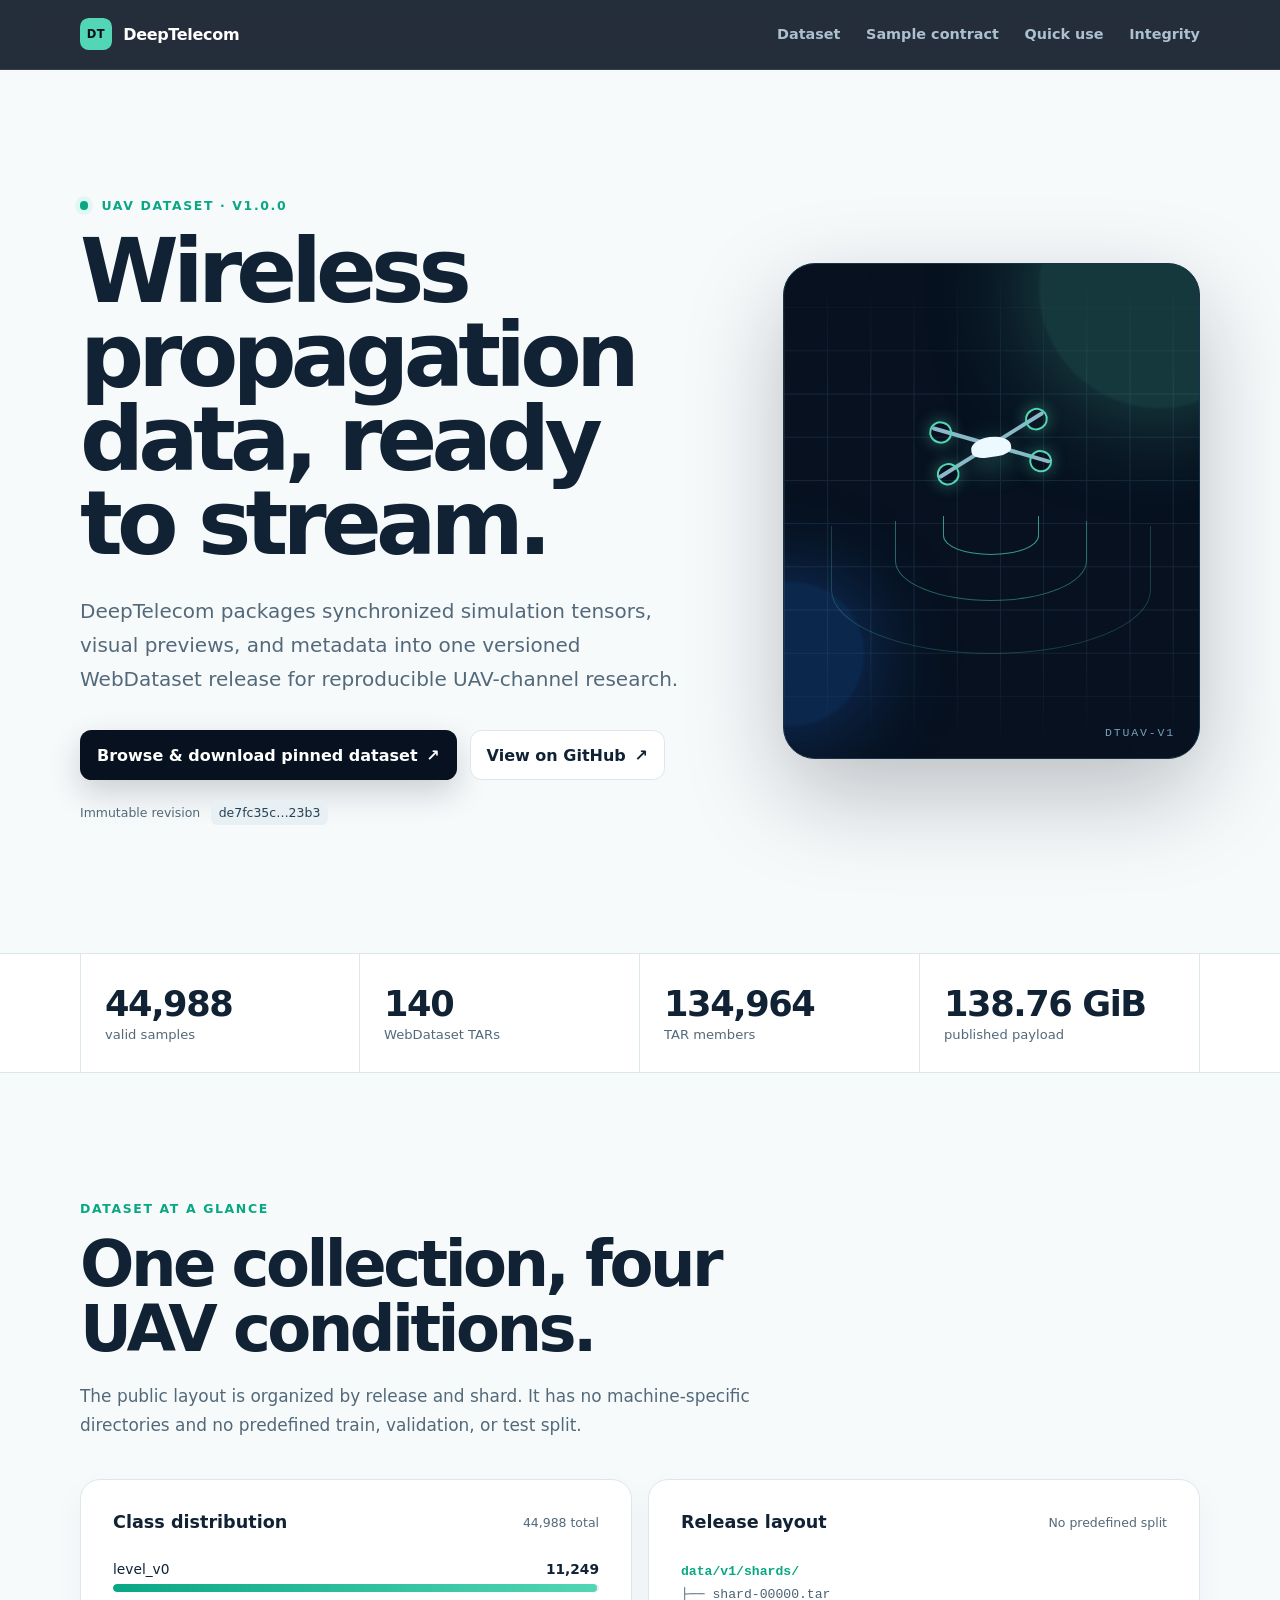
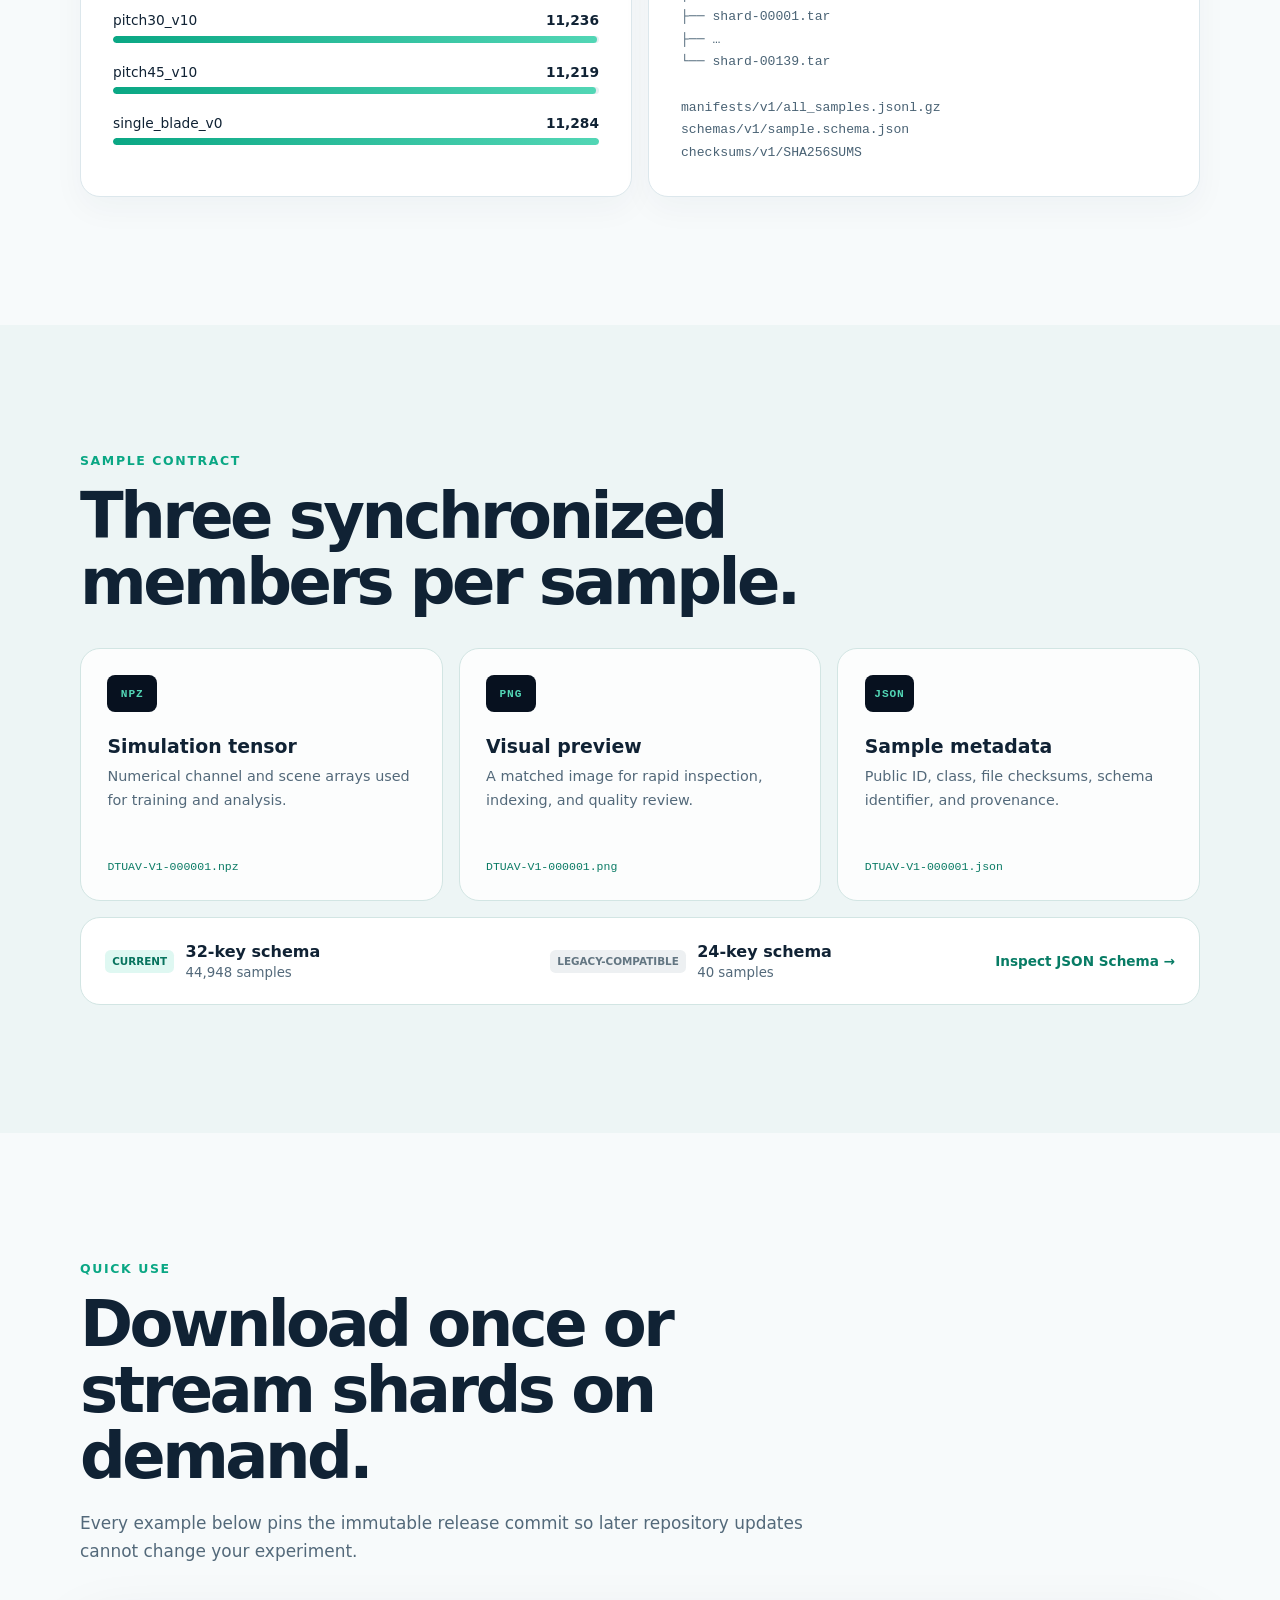
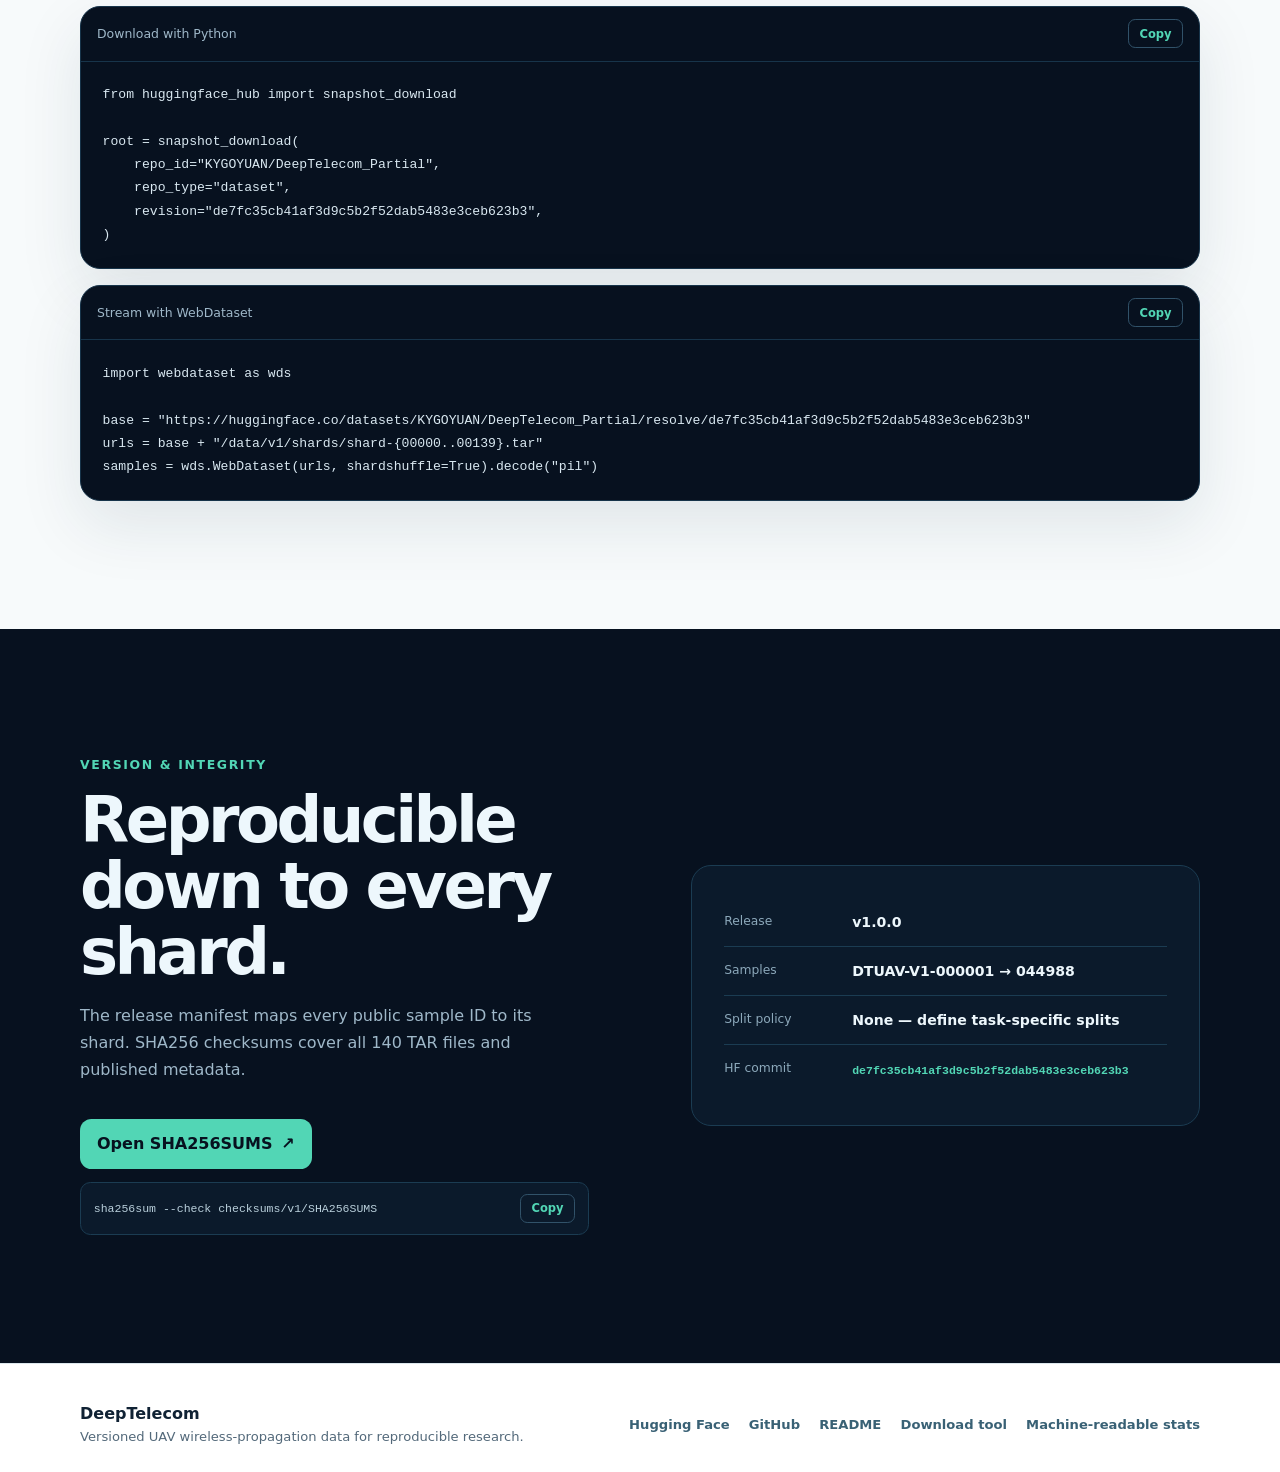
==== site/index.html @ fd3cc36f "Publish DeepTelecom UAV Dataset v1.0.0" ====
<!doctype html>
<html lang="en">
  <head>
    <meta charset="utf-8">
    <meta name="viewport" content="width=device-width, initial-scale=1">
    <meta name="description" content="DeepTelecom UAV Dataset v1: 44,988 unified wireless propagation samples in 140 WebDataset shards.">
    <meta name="theme-color" content="#07111f">
    <title>DeepTelecom UAV Dataset</title>
    <link rel="stylesheet" href="./assets/css/style.css">
    <script src="./assets/js/app.js" defer></script>
  </head>
  <body>
    <a class="skip-link" href="#main">Skip to content</a>
    <header class="site-header">
      <div class="shell nav-wrap">
        <a class="brand" href="./" aria-label="DeepTelecom home">
          <span class="brand-mark" aria-hidden="true">DT</span>
          <span>DeepTelecom</span>
        </a>
        <nav aria-label="Primary navigation">
          <a href="#dataset">Dataset</a>
          <a href="#contract">Sample contract</a>
          <a href="#quickstart">Quick use</a>
          <a href="#integrity">Integrity</a>
        </nav>
      </div>
    </header>

    <main id="main">
      <section class="hero shell">
        <div class="hero-copy">
          <p class="eyebrow"><span class="status-dot"></span> UAV Dataset · v1.0.0</p>
          <h1>Wireless propagation data, ready to stream.</h1>
          <p class="lede">
            DeepTelecom packages synchronized simulation tensors, visual previews, and metadata into one
            versioned WebDataset release for reproducible UAV-channel research.
          </p>
          <div class="actions">
            <a class="button primary" href="https://huggingface.co/datasets/KYGOYUAN/DeepTelecom_Partial/tree/de7fc35cb41af3d9c5b2f52dab5483e3ceb623b3" rel="noreferrer">Browse &amp; download pinned dataset <span aria-hidden="true">↗</span></a>
            <a class="button secondary" href="https://github.com/kygoyuan2004/DeepTelecom_Partial" rel="noreferrer">View on GitHub <span aria-hidden="true">↗</span></a>
          </div>
          <div class="release-line" aria-label="Pinned release revision">
            <span>Immutable revision</span>
            <code>de7fc35c…23b3</code>
          </div>
        </div>
        <div class="signal-card" aria-hidden="true">
          <div class="orb orb-one"></div>
          <div class="orb orb-two"></div>
          <div class="signal-grid"></div>
          <div class="drone">
            <span class="arm arm-a"></span>
            <span class="arm arm-b"></span>
            <span class="body"></span>
          </div>
          <div class="wave wave-one"></div>
          <div class="wave wave-two"></div>
          <div class="wave wave-three"></div>
          <p>DTUAV-V1</p>
        </div>
      </section>

      <section class="stats-band" aria-label="Dataset summary">
        <div class="shell stats-grid">
          <article>
            <strong data-stat="samples">44,988</strong>
            <span>valid samples</span>
          </article>
          <article>
            <strong data-stat="shards">140</strong>
            <span>WebDataset TARs</span>
          </article>
          <article>
            <strong data-stat="members">134,964</strong>
            <span>TAR members</span>
          </article>
          <article>
            <strong data-stat="size">138.76 GiB</strong>
            <span>published payload</span>
          </article>
        </div>
      </section>

      <section class="section shell" id="dataset">
        <div class="section-heading">
          <p class="kicker">Dataset at a glance</p>
          <h2>One collection, four UAV conditions.</h2>
          <p>The public layout is organized by release and shard. It has no machine-specific directories and no predefined train, validation, or test split.</p>
        </div>

        <div class="two-column">
          <article class="panel class-panel">
            <div class="panel-heading">
              <h3>Class distribution</h3>
              <span>44,988 total</span>
            </div>
            <div class="class-list" id="class-list">
              <div class="class-row">
                <div><span>level_v0</span><strong>11,249</strong></div>
                <div class="bar"><i style="width:99.7%"></i></div>
              </div>
              <div class="class-row">
                <div><span>pitch30_v10</span><strong>11,236</strong></div>
                <div class="bar"><i style="width:99.6%"></i></div>
              </div>
              <div class="class-row">
                <div><span>pitch45_v10</span><strong>11,219</strong></div>
                <div class="bar"><i style="width:99.4%"></i></div>
              </div>
              <div class="class-row">
                <div><span>single_blade_v0</span><strong>11,284</strong></div>
                <div class="bar"><i style="width:100%"></i></div>
              </div>
            </div>
          </article>

          <article class="panel layout-panel">
            <div class="panel-heading">
              <h3>Release layout</h3>
              <span>No predefined split</span>
            </div>
            <pre class="tree" aria-label="Dataset directory tree"><span>data/v1/shards/</span>
├── shard-00000.tar
├── shard-00001.tar
├── …
└── shard-00139.tar

manifests/v1/all_samples.jsonl.gz
schemas/v1/sample.schema.json
checksums/v1/SHA256SUMS</pre>
          </article>
        </div>
      </section>

      <section class="section section-tint" id="contract">
        <div class="shell">
          <div class="section-heading compact">
            <p class="kicker">Sample contract</p>
            <h2>Three synchronized members per sample.</h2>
          </div>
          <div class="contract-grid">
            <article class="file-card">
              <div class="file-icon">NPZ</div>
              <h3>Simulation tensor</h3>
              <p>Numerical channel and scene arrays used for training and analysis.</p>
              <code>DTUAV-V1-000001.npz</code>
            </article>
            <article class="file-card">
              <div class="file-icon">PNG</div>
              <h3>Visual preview</h3>
              <p>A matched image for rapid inspection, indexing, and quality review.</p>
              <code>DTUAV-V1-000001.png</code>
            </article>
            <article class="file-card">
              <div class="file-icon">JSON</div>
              <h3>Sample metadata</h3>
              <p>Public ID, class, file checksums, schema identifier, and provenance.</p>
              <code>DTUAV-V1-000001.json</code>
            </article>
          </div>

          <div class="schema-row">
            <div>
              <span class="schema-badge">Current</span>
              <strong>32-key schema</strong>
              <small>44,948 samples</small>
            </div>
            <div>
              <span class="schema-badge muted">Legacy-compatible</span>
              <strong>24-key schema</strong>
              <small>40 samples</small>
            </div>
            <a class="text-link" href="./schemas/sample-v1.schema.json">Inspect JSON Schema <span aria-hidden="true">→</span></a>
          </div>
        </div>
      </section>

      <section class="section shell" id="quickstart">
        <div class="section-heading">
          <p class="kicker">Quick use</p>
          <h2>Download once or stream shards on demand.</h2>
          <p>Every example below pins the immutable release commit so later repository updates cannot change your experiment.</p>
        </div>

        <div class="code-stack">
          <article class="code-card">
            <div class="code-title">
              <span>Download with Python</span>
              <button type="button" class="copy-button" data-copy="download-code">Copy</button>
            </div>
            <pre><code id="download-code">from huggingface_hub import snapshot_download

root = snapshot_download(
    repo_id="KYGOYUAN/DeepTelecom_Partial",
    repo_type="dataset",
    revision="de7fc35cb41af3d9c5b2f52dab5483e3ceb623b3",
)</code></pre>
          </article>

          <article class="code-card">
            <div class="code-title">
              <span>Stream with WebDataset</span>
              <button type="button" class="copy-button" data-copy="stream-code">Copy</button>
            </div>
            <pre><code id="stream-code">import webdataset as wds

base = "https://huggingface.co/datasets/KYGOYUAN/DeepTelecom_Partial/resolve/de7fc35cb41af3d9c5b2f52dab5483e3ceb623b3"
urls = base + "/data/v1/shards/shard-{00000..00139}.tar"
samples = wds.WebDataset(urls, shardshuffle=True).decode("pil")</code></pre>
          </article>
        </div>
      </section>

      <section class="section section-dark" id="integrity">
        <div class="shell integrity-grid">
          <div>
            <p class="kicker light">Version &amp; integrity</p>
            <h2>Reproducible down to every shard.</h2>
            <p>The release manifest maps every public sample ID to its shard. SHA256 checksums cover all 140 TAR files and published metadata.</p>
            <a class="button light-button" href="https://huggingface.co/datasets/KYGOYUAN/DeepTelecom_Partial/blob/de7fc35cb41af3d9c5b2f52dab5483e3ceb623b3/checksums/v1/SHA256SUMS" rel="noreferrer">Open SHA256SUMS <span aria-hidden="true">↗</span></a>
            <div class="verify-command">
              <code id="verify-code">sha256sum --check checksums/v1/SHA256SUMS</code>
              <button type="button" class="copy-button" data-copy="verify-code">Copy</button>
            </div>
          </div>
          <dl class="release-card">
            <div><dt>Release</dt><dd>v1.0.0</dd></div>
            <div><dt>Samples</dt><dd>DTUAV-V1-000001 → 044988</dd></div>
            <div><dt>Split policy</dt><dd>None — define task-specific splits</dd></div>
            <div class="commit-row"><dt>HF commit</dt><dd><code>de7fc35cb41af3d9c5b2f52dab5483e3ceb623b3</code></dd></div>
          </dl>
        </div>
      </section>
    </main>

    <footer>
      <div class="shell footer-wrap">
        <div>
          <strong>DeepTelecom</strong>
          <p>Versioned UAV wireless-propagation data for reproducible research.</p>
        </div>
        <div class="footer-links">
          <a href="https://huggingface.co/datasets/KYGOYUAN/DeepTelecom_Partial/tree/de7fc35cb41af3d9c5b2f52dab5483e3ceb623b3" rel="noreferrer">Hugging Face</a>
          <a href="https://github.com/kygoyuan2004/DeepTelecom_Partial" rel="noreferrer">GitHub</a>
          <a href="https://github.com/kygoyuan2004/DeepTelecom_Partial/blob/main/README.md" rel="noreferrer">README</a>
          <a href="https://github.com/kygoyuan2004/DeepTelecom_Partial/blob/main/scripts/download_dataset.py" rel="noreferrer">Download tool</a>
          <a href="./data/stats.json">Machine-readable stats</a>
        </div>
      </div>
    </footer>
  </body>
</html>
---- site/assets/css/style.css ----
:root {
  --ink: #102234;
  --ink-soft: #53697a;
  --paper: #f7fafb;
  --white: #ffffff;
  --navy: #07111f;
  --navy-soft: #0b1a2b;
  --teal: #0aa784;
  --teal-light: #52d6b5;
  --line: #dce7ec;
  --cyan: #dff8f2;
  --shadow: 0 1.5rem 4rem rgba(18, 48, 64, 0.1);
  --radius: 1.25rem;
  font-family: Inter, ui-sans-serif, system-ui, -apple-system, BlinkMacSystemFont, "Segoe UI", sans-serif;
  color: var(--ink);
  background: var(--paper);
  font-synthesis: none;
}

* { box-sizing: border-box; }
html { scroll-behavior: smooth; }
body { margin: 0; overflow-x: hidden; background: var(--paper); }
a { color: inherit; }
button, code, pre { font: inherit; }

.skip-link {
  position: fixed;
  top: .75rem;
  left: .75rem;
  z-index: 100;
  padding: .75rem 1rem;
  transform: translateY(-150%);
  border-radius: .5rem;
  background: var(--white);
  color: var(--navy);
  font-weight: 800;
}
.skip-link:focus { transform: translateY(0); }

.shell { width: min(1120px, calc(100% - 3rem)); margin-inline: auto; }
.site-header {
  position: sticky;
  top: 0;
  z-index: 20;
  border-bottom: 1px solid rgba(255,255,255,.09);
  background: rgba(7,17,31,.88);
  color: #d8e7f1;
  backdrop-filter: blur(18px);
}
.nav-wrap { display: flex; min-height: 4.3rem; align-items: center; justify-content: space-between; gap: 2rem; }
.brand { display: inline-flex; align-items: center; gap: .7rem; color: #fff; font-weight: 800; letter-spacing: -.02em; text-decoration: none; }
.brand-mark { display: grid; width: 2rem; height: 2rem; place-items: center; border-radius: .55rem; background: var(--teal-light); color: var(--navy); font-size: .72rem; letter-spacing: .04em; }
nav { display: flex; gap: 1.6rem; }
nav a { color: #acc0ce; font-size: .9rem; font-weight: 650; text-decoration: none; }
nav a:hover, nav a:focus-visible { color: #fff; }

.hero {
  display: grid;
  min-height: 42rem;
  grid-template-columns: minmax(0, 1.18fr) minmax(19rem, .82fr);
  align-items: center;
  gap: clamp(3rem, 8vw, 7rem);
  padding-block: clamp(5rem, 10vw, 8rem);
}
.eyebrow, .kicker { margin: 0 0 1rem; color: var(--teal); font-size: .78rem; font-weight: 850; letter-spacing: .13em; text-transform: uppercase; }
.status-dot { display: inline-block; width: .52rem; height: .52rem; margin-right: .45rem; border-radius: 50%; background: var(--teal); box-shadow: 0 0 0 .3rem var(--cyan); }
h1, h2, h3, p { text-wrap: pretty; }
h1 { max-width: 12ch; margin: 0; font-size: clamp(3.25rem, 7vw, 6.6rem); line-height: .94; letter-spacing: -.065em; }
.lede { max-width: 42rem; margin: 1.8rem 0 0; color: var(--ink-soft); font-size: clamp(1.05rem, 2vw, 1.25rem); line-height: 1.7; }
.actions { display: flex; flex-wrap: wrap; gap: .8rem; margin-top: 2.1rem; }
.button { display: inline-flex; align-items: center; justify-content: center; gap: .55rem; min-height: 3.15rem; padding: .75rem 1rem; border: 1px solid transparent; border-radius: .72rem; font-weight: 800; text-decoration: none; transition: transform .2s ease, box-shadow .2s ease, background .2s ease; }
.button:hover { transform: translateY(-2px); }
.button:focus-visible, .copy-button:focus-visible, a:focus-visible { outline: 3px solid var(--teal); outline-offset: 3px; }
.primary { background: var(--navy); color: #fff; box-shadow: 0 .8rem 2rem rgba(7,17,31,.18); }
.secondary { border-color: var(--line); background: var(--white); }
.release-line { display: flex; flex-wrap: wrap; align-items: center; gap: .7rem; margin-top: 1.25rem; color: var(--ink-soft); font-size: .78rem; }
.release-line code { padding: .3rem .45rem; border-radius: .4rem; background: #e9f0f3; color: #234256; }

.signal-card { position: relative; min-height: 31rem; overflow: hidden; border: 1px solid #17344a; border-radius: 2rem; background: var(--navy); box-shadow: 0 2.2rem 6rem rgba(7,17,31,.25); }
.signal-card p { position: absolute; right: 1.5rem; bottom: 1.2rem; margin: 0; color: #77a2ba; font-family: ui-monospace, SFMono-Regular, Menlo, Consolas, monospace; font-size: .72rem; letter-spacing: .16em; }
.signal-grid { position: absolute; inset: 0; opacity: .18; background-image: linear-gradient(#5b92aa 1px, transparent 1px), linear-gradient(90deg, #5b92aa 1px, transparent 1px); background-size: 2.7rem 2.7rem; mask-image: linear-gradient(to bottom, transparent, black 25%, black 75%, transparent); }
.orb { position: absolute; border-radius: 50%; filter: blur(1px); }
.orb-one { width: 15rem; height: 15rem; top: -6rem; right: -5rem; background: rgba(82,214,181,.2); box-shadow: 0 0 7rem rgba(82,214,181,.35); }
.orb-two { width: 9rem; height: 9rem; bottom: 2rem; left: -4rem; background: rgba(34,128,255,.2); box-shadow: 0 0 6rem rgba(34,128,255,.4); }
.drone { position: absolute; top: 37%; left: 50%; width: 9rem; height: 4rem; transform: translate(-50%,-50%) rotate(-8deg); }
.drone .body { position: absolute; top: 1.35rem; left: 3.25rem; width: 2.5rem; height: 1.3rem; border-radius: 50% 50% 35% 35%; background: #ecf9ff; box-shadow: 0 .5rem 1.8rem rgba(82,214,181,.4); }
.arm { position: absolute; top: 1.75rem; left: .7rem; width: 7.7rem; height: .25rem; border-radius: 1rem; background: #8eb8c9; }
.arm-a { transform: rotate(24deg); }
.arm-b { transform: rotate(-24deg); }
.arm::before, .arm::after { content: ""; position: absolute; top: -.45rem; width: 1.15rem; height: 1.15rem; border: .16rem solid var(--teal-light); border-radius: 50%; box-shadow: 0 0 1rem rgba(82,214,181,.45); }
.arm::before { left: -.1rem; }
.arm::after { right: -.1rem; }
.wave { position: absolute; left: 50%; border: 1px solid rgba(82,214,181,.68); border-top: 0; border-radius: 0 0 50% 50%; transform: translateX(-50%); }
.wave-one { top: 51%; width: 6rem; height: 2.4rem; }
.wave-two { top: 52%; width: 12rem; height: 5rem; opacity: .65; }
.wave-three { top: 53%; width: 20rem; height: 8rem; opacity: .35; }

.stats-band { border-block: 1px solid var(--line); background: var(--white); }
.stats-grid { display: grid; grid-template-columns: repeat(4,1fr); }
.stats-grid article { padding: 1.8rem 1.5rem; border-right: 1px solid var(--line); }
.stats-grid article:first-child { border-left: 1px solid var(--line); }
.stats-grid strong { display: block; font-size: clamp(1.55rem, 3vw, 2.2rem); letter-spacing: -.04em; }
.stats-grid span { color: var(--ink-soft); font-size: .82rem; }

.section { padding-block: clamp(5rem, 10vw, 8rem); scroll-margin-top: 4rem; }
.section-heading { max-width: 46rem; margin-bottom: 2.5rem; }
.section-heading.compact { margin-bottom: 2rem; }
.section h2 { margin: 0; font-size: clamp(2.25rem, 5vw, 4rem); line-height: 1.03; letter-spacing: -.055em; }
.section-heading > p:last-child { margin: 1.15rem 0 0; color: var(--ink-soft); font-size: 1.06rem; line-height: 1.7; }
.two-column { display: grid; grid-template-columns: 1fr 1fr; gap: 1rem; }
.panel { padding: clamp(1.4rem,4vw,2rem); border: 1px solid var(--line); border-radius: var(--radius); background: var(--white); box-shadow: 0 .75rem 2rem rgba(18,48,64,.04); }
.panel-heading { display: flex; align-items: center; justify-content: space-between; gap: 1rem; margin-bottom: 1.8rem; }
.panel-heading h3 { margin: 0; font-size: 1.1rem; }
.panel-heading > span { color: var(--ink-soft); font-size: .78rem; }
.class-list { display: grid; gap: 1.3rem; }
.class-row > div:first-child { display: flex; justify-content: space-between; gap: 1rem; margin-bottom: .45rem; font-size: .86rem; }
.class-row strong { font-variant-numeric: tabular-nums; }
.bar { height: .45rem; overflow: hidden; border-radius: 1rem; background: #e6eef1; }
.bar i { display: block; height: 100%; border-radius: inherit; background: linear-gradient(90deg,var(--teal),var(--teal-light)); }
.tree { overflow-x: auto; margin: 0; color: #496274; font-family: ui-monospace, SFMono-Regular, Menlo, Consolas, monospace; font-size: .82rem; line-height: 1.72; }
.tree span { color: var(--teal); font-weight: 800; }

.section-tint { background: #edf5f5; }
.contract-grid { display: grid; grid-template-columns: repeat(3,1fr); gap: 1rem; }
.file-card { padding: 1.65rem; border: 1px solid #d2e5e3; border-radius: var(--radius); background: rgba(255,255,255,.82); }
.file-icon { display: inline-grid; min-width: 3.1rem; min-height: 2.3rem; place-items: center; border-radius: .5rem; background: var(--navy); color: var(--teal-light); font-family: ui-monospace, SFMono-Regular, Menlo, Consolas, monospace; font-size: .7rem; font-weight: 900; letter-spacing: .08em; }
.file-card h3 { margin: 1.4rem 0 .55rem; font-size: 1.18rem; }
.file-card p { min-height: 4.5rem; margin: 0 0 1.1rem; color: var(--ink-soft); font-size: .9rem; line-height: 1.65; }
.file-card code { color: #0b7b65; font-family: ui-monospace, SFMono-Regular, Menlo, Consolas, monospace; font-size: .72rem; }
.schema-row { display: grid; grid-template-columns: 1fr 1fr auto; align-items: center; gap: 1rem; margin-top: 1rem; padding: 1.5rem; border: 1px solid #d2e5e3; border-radius: var(--radius); background: var(--white); }
.schema-row > div { display: grid; grid-template-columns: auto 1fr; align-items: center; gap: .25rem .7rem; }
.schema-row small { grid-column: 2; color: var(--ink-soft); }
.schema-badge { grid-row: span 2; padding: .35rem .45rem; border-radius: .35rem; background: var(--cyan); color: #08735e; font-size: .65rem; font-weight: 850; text-transform: uppercase; }
.schema-badge.muted { background: #edf0f2; color: #637682; }
.text-link { color: #087c65; font-size: .85rem; font-weight: 800; text-decoration: none; }

.code-stack { display: grid; gap: 1rem; }
.code-card { overflow: hidden; border: 1px solid #17344a; border-radius: var(--radius); background: var(--navy); color: #d9e8f1; box-shadow: var(--shadow); }
.code-title { display: flex; align-items: center; justify-content: space-between; min-height: 3.4rem; padding: .7rem 1rem; border-bottom: 1px solid #17344a; color: #9fb8c9; font-size: .78rem; }
.copy-button { padding: .4rem .65rem; border: 1px solid #315269; border-radius: .45rem; background: transparent; color: var(--teal-light); cursor: pointer; font-size: .72rem; font-weight: 800; }
.copy-button:hover { background: #11263a; }
.code-card pre { overflow-x: auto; margin: 0; padding: 1.35rem; }
.code-card code { font-family: ui-monospace, SFMono-Regular, Menlo, Consolas, monospace; font-size: .82rem; line-height: 1.7; }

.section-dark { background: var(--navy); color: #edf7fc; }
.integrity-grid { display: grid; grid-template-columns: 1fr 1fr; align-items: center; gap: clamp(2rem,8vw,7rem); }
.kicker.light { color: var(--teal-light); }
.integrity-grid > div > p:not(.kicker) { max-width: 39rem; color: #9fb8c9; line-height: 1.7; }
.light-button { margin-top: 1.2rem; background: var(--teal-light); color: var(--navy); }
.verify-command { display: flex; max-width: 34rem; align-items: center; justify-content: space-between; gap: 1rem; margin-top: .8rem; padding: .7rem .8rem; border: 1px solid #1b3c52; border-radius: .65rem; background: var(--navy-soft); }
.verify-command code { overflow-x: auto; color: #bad0dc; font-family: ui-monospace, SFMono-Regular, Menlo, Consolas, monospace; font-size: .72rem; white-space: nowrap; }
.verify-command .copy-button { flex: 0 0 auto; }
.release-card { margin: 0; padding: clamp(1.35rem,4vw,2rem); border: 1px solid #1b3c52; border-radius: var(--radius); background: var(--navy-soft); }
.release-card > div { display: grid; grid-template-columns: 7rem 1fr; gap: 1rem; padding: 1rem 0; border-bottom: 1px solid #1b3c52; }
.release-card > div:last-child { border: 0; }
.release-card dt { color: #8ca8ba; font-size: .77rem; }
.release-card dd { margin: 0; font-size: .88rem; font-weight: 700; }
.release-card code { overflow-wrap: anywhere; color: var(--teal-light); font-family: ui-monospace, SFMono-Regular, Menlo, Consolas, monospace; font-size: .72rem; }

footer { padding-block: 2.5rem; border-top: 1px solid var(--line); background: var(--white); }
.footer-wrap { display: flex; align-items: center; justify-content: space-between; gap: 2rem; }
.footer-wrap p { margin: .4rem 0 0; color: var(--ink-soft); font-size: .82rem; }
.footer-links { display: flex; flex-wrap: wrap; gap: 1.2rem; }
.footer-links a { color: #396175; font-size: .82rem; font-weight: 700; text-decoration: none; }
.footer-links a:hover { color: var(--teal); }

@media (max-width: 850px) {
  nav { display: none; }
  .hero { grid-template-columns: 1fr; min-height: auto; }
  .signal-card { min-height: 25rem; }
  .stats-grid { grid-template-columns: 1fr 1fr; }
  .stats-grid article:nth-child(3) { border-left: 1px solid var(--line); }
  .stats-grid article:nth-child(-n+2) { border-bottom: 1px solid var(--line); }
  .two-column, .contract-grid, .integrity-grid { grid-template-columns: 1fr; }
  .schema-row { grid-template-columns: 1fr 1fr; }
  .schema-row .text-link { grid-column: 1 / -1; margin-top: .5rem; }
}

@media (max-width: 560px) {
  .shell { width: min(100% - 2rem, 1120px); }
  .hero { padding-block: 4rem; }
  h1 { font-size: clamp(3rem,16vw,4.5rem); }
  .signal-card { min-height: 21rem; }
  .stats-grid { grid-template-columns: 1fr; }
  .stats-grid article, .stats-grid article:nth-child(3) { border-left: 1px solid var(--line); border-bottom: 1px solid var(--line); }
  .actions, .actions .button { width: 100%; }
  .schema-row { grid-template-columns: 1fr; }
  .schema-row .text-link { grid-column: auto; }
  .file-card p { min-height: auto; }
  .release-card > div { grid-template-columns: 1fr; gap: .35rem; }
  .footer-wrap { align-items: flex-start; flex-direction: column; }
}

@media (prefers-reduced-motion: reduce) {
  html { scroll-behavior: auto; }
  *, *::before, *::after { scroll-behavior: auto !important; transition-duration: .01ms !important; animation-duration: .01ms !important; }
}
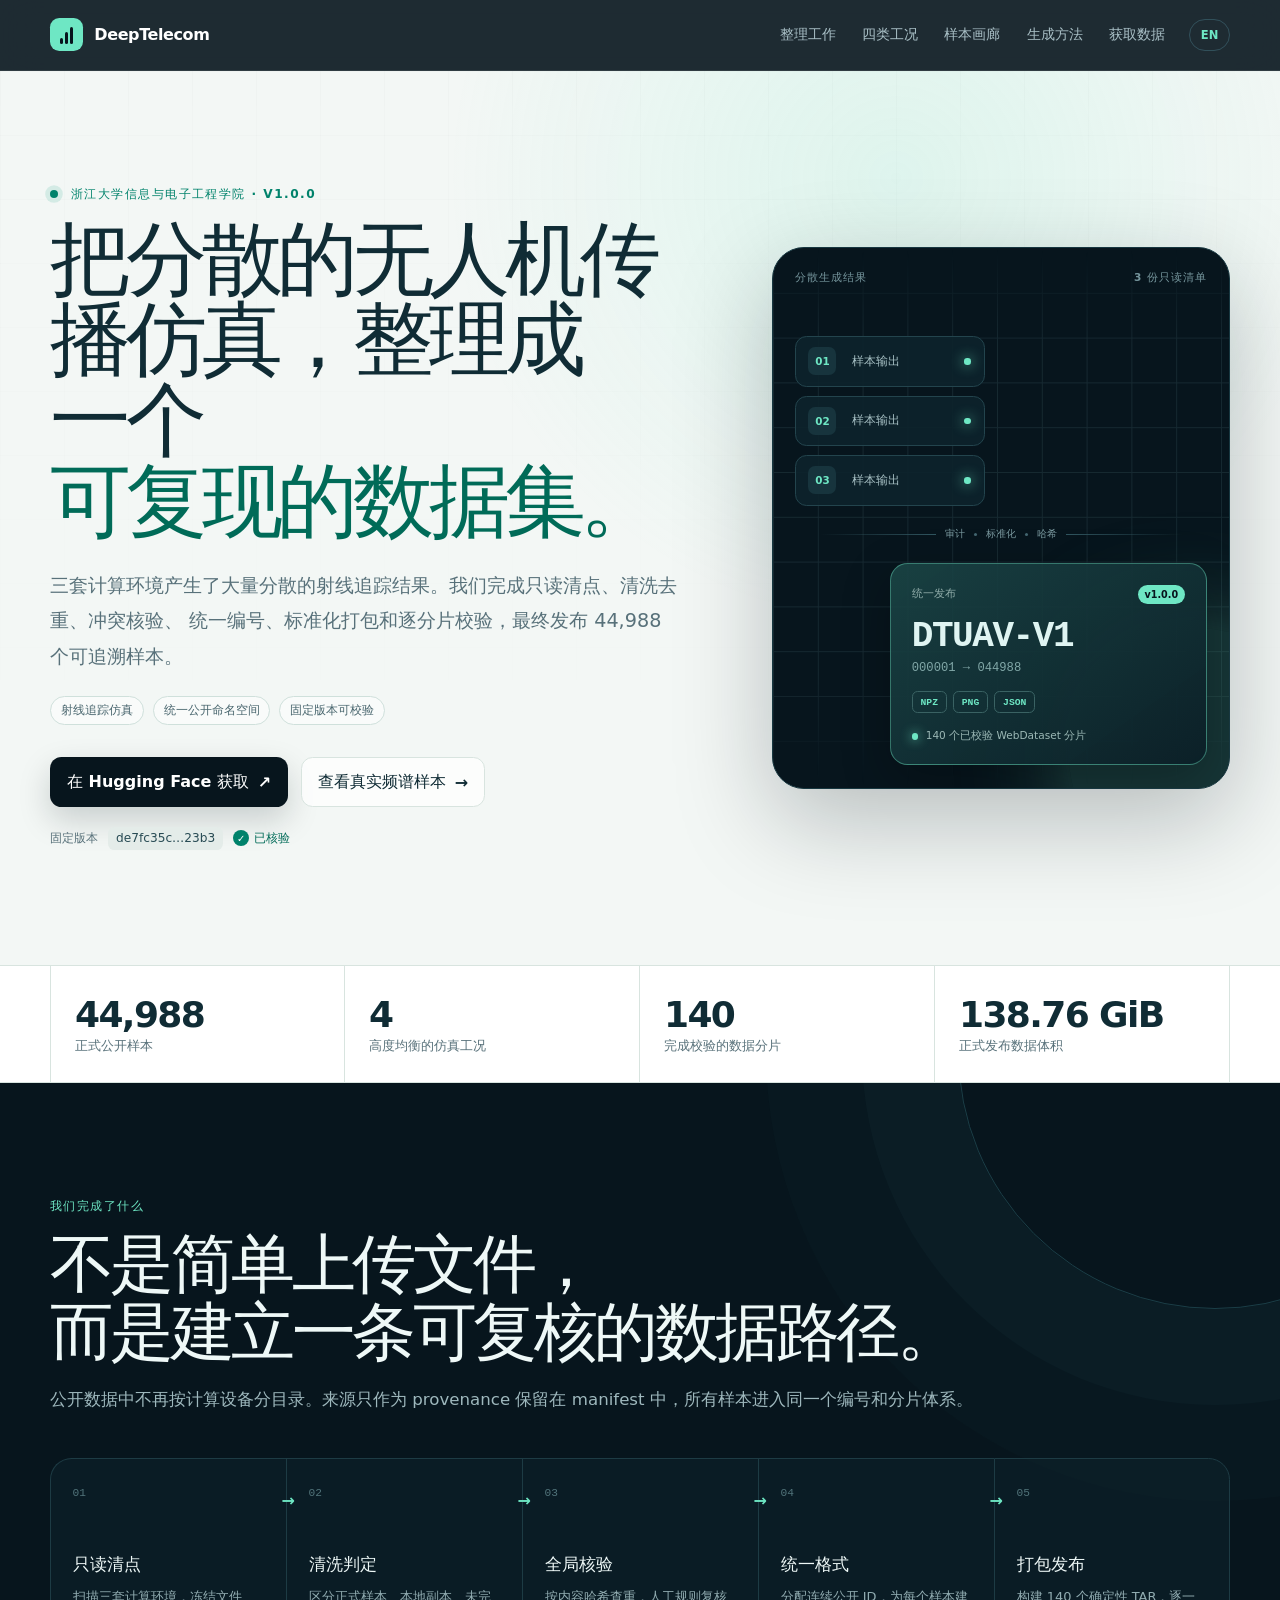
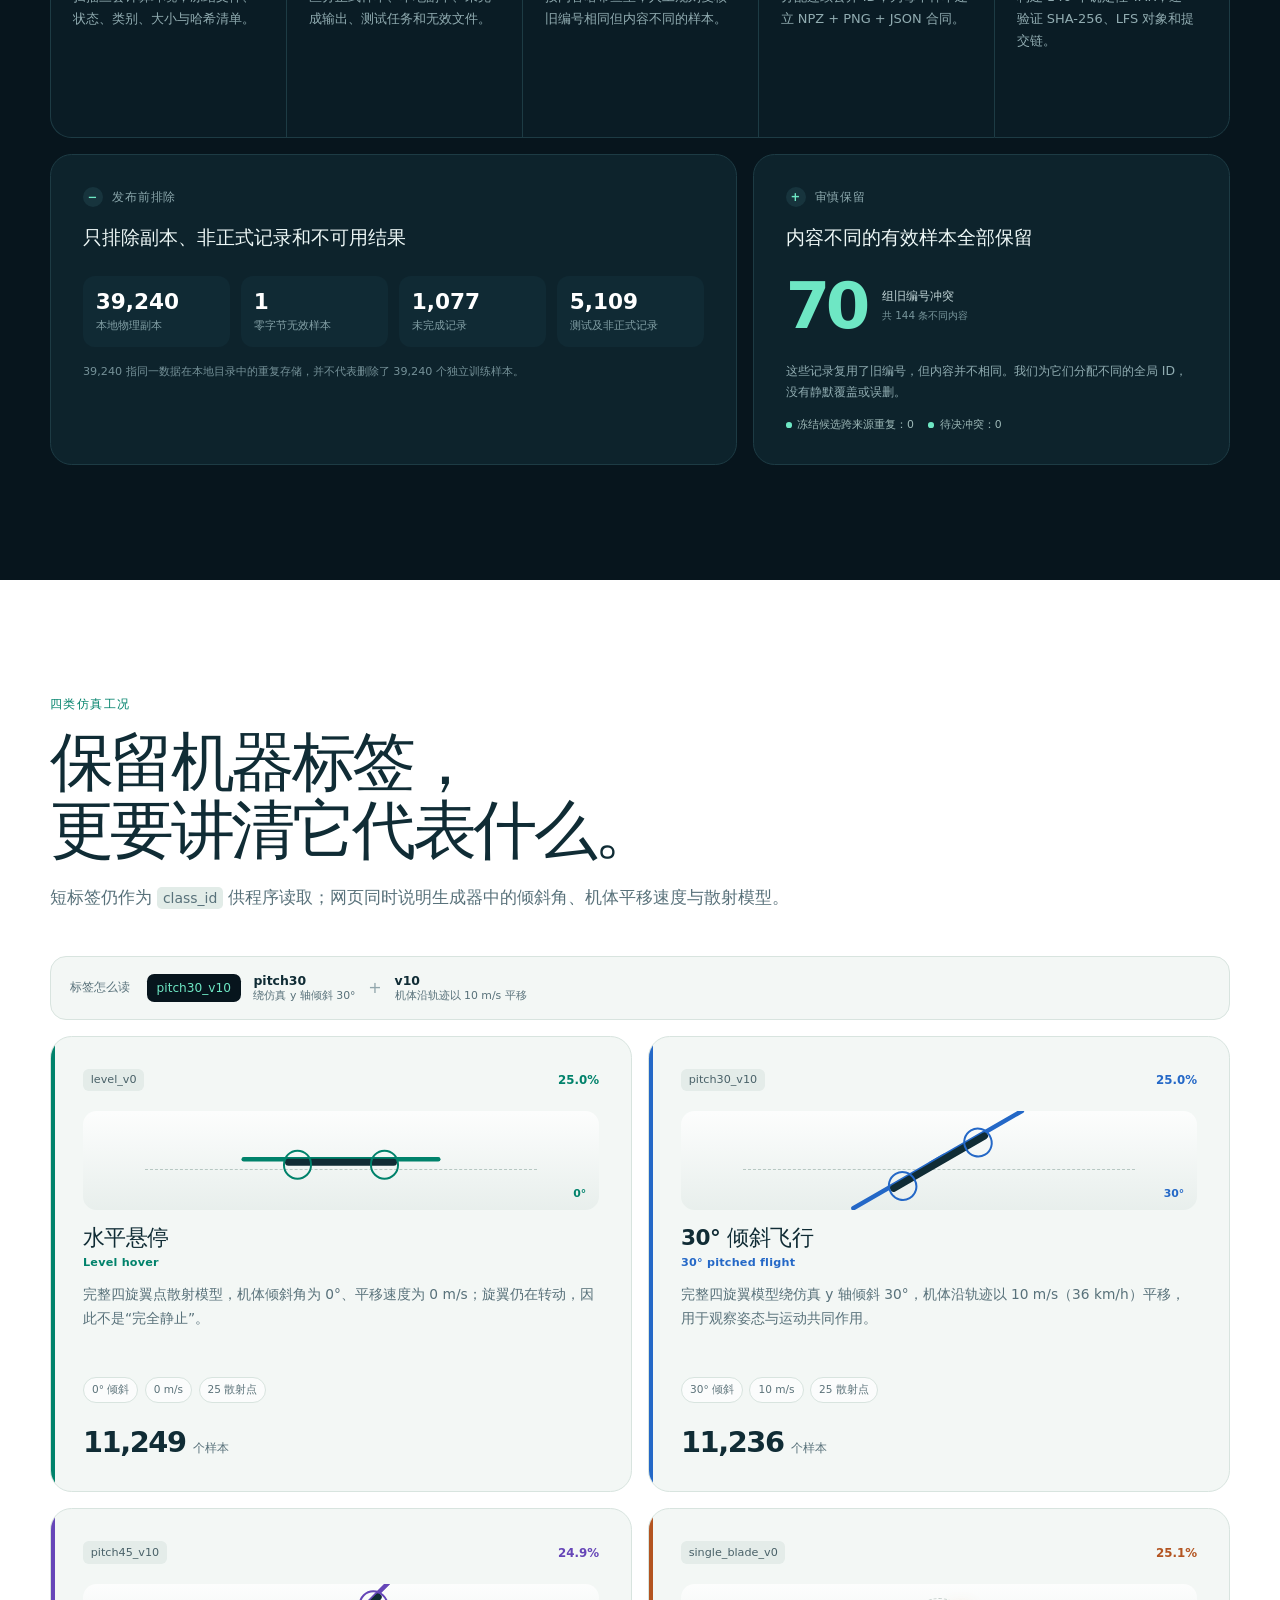
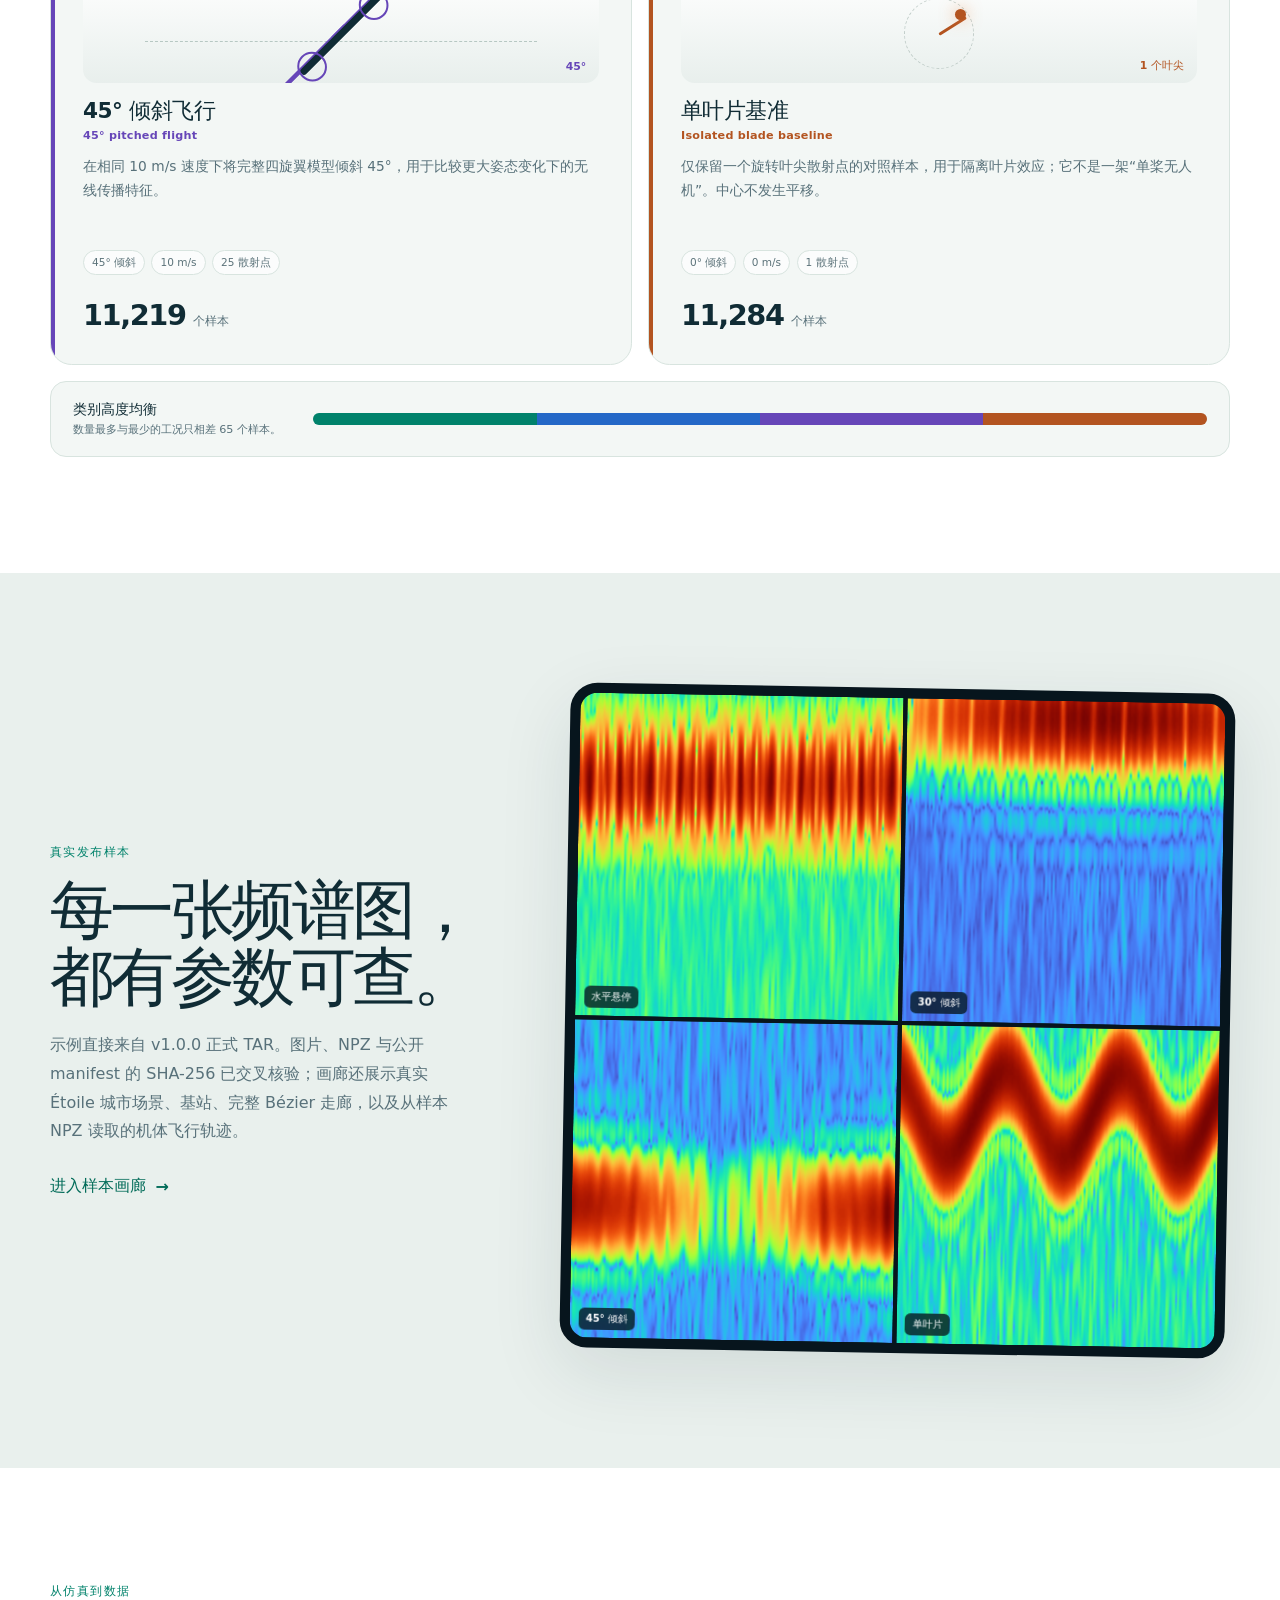
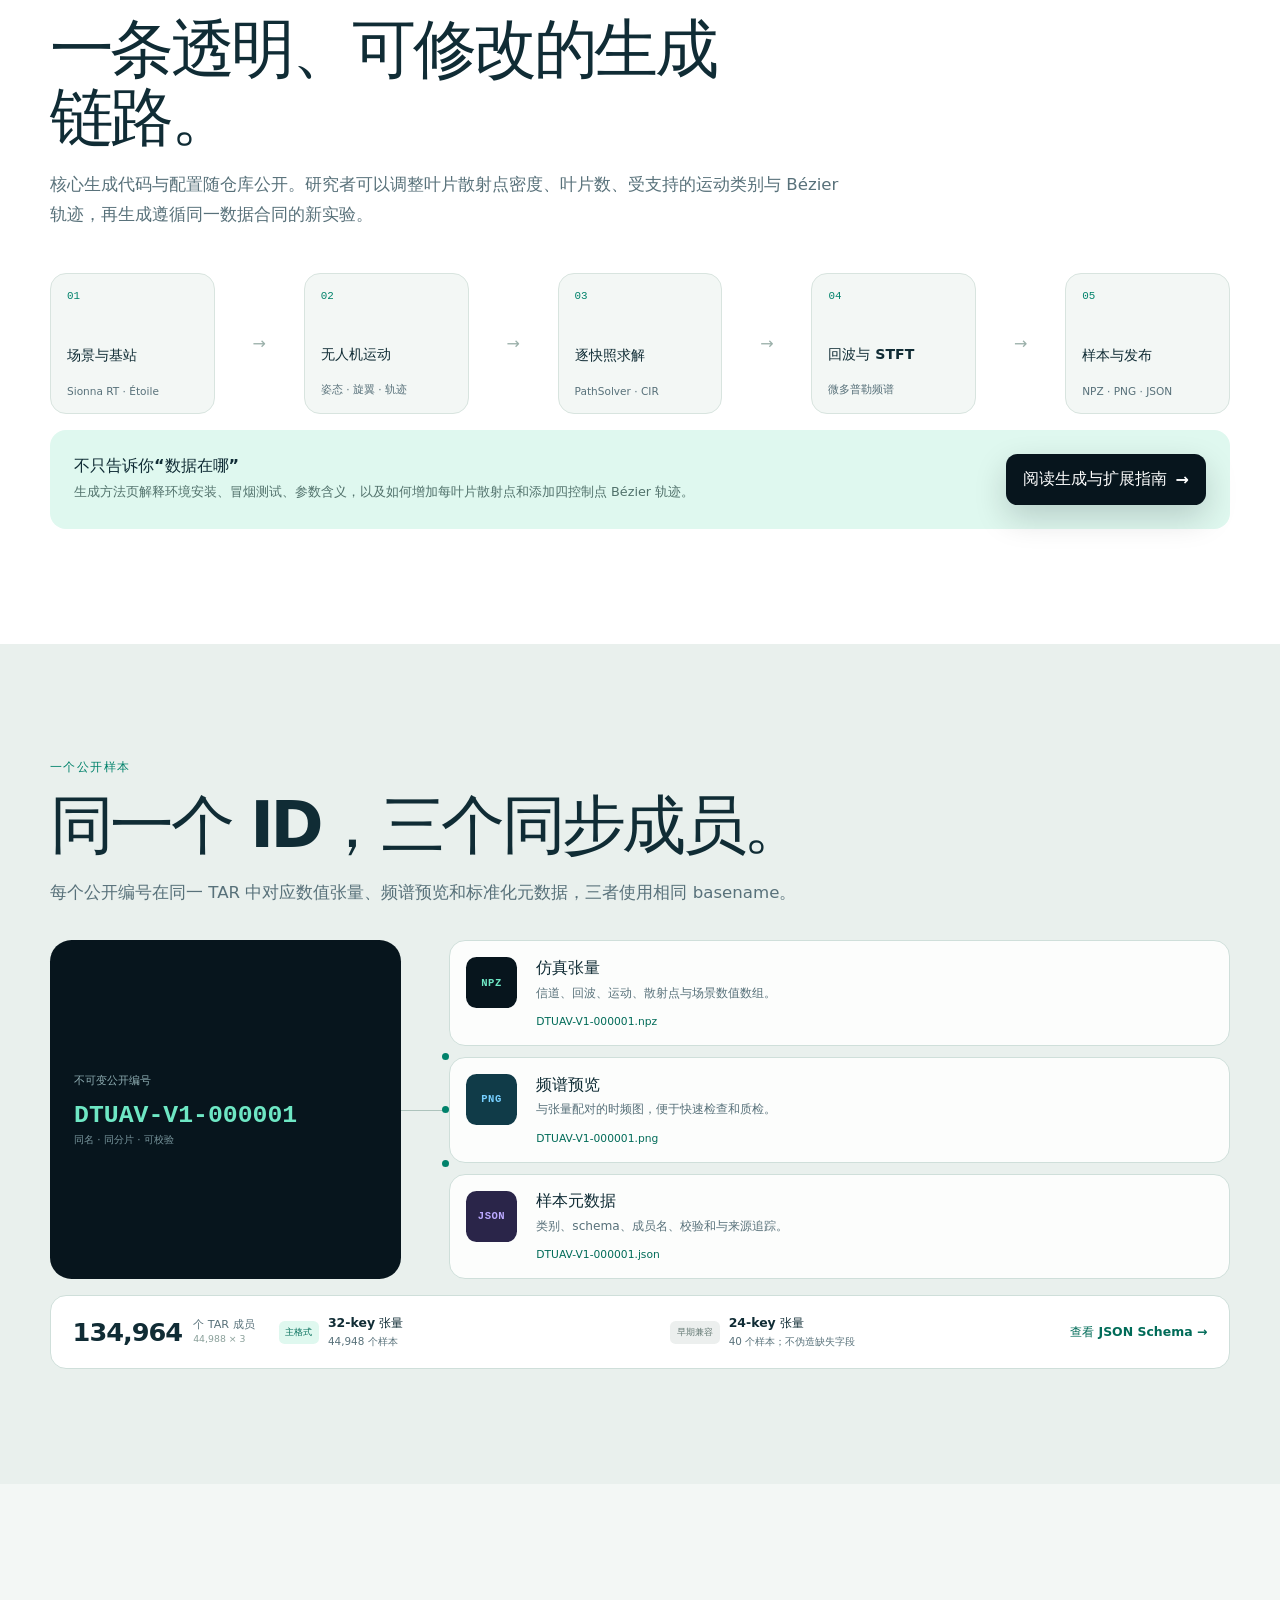
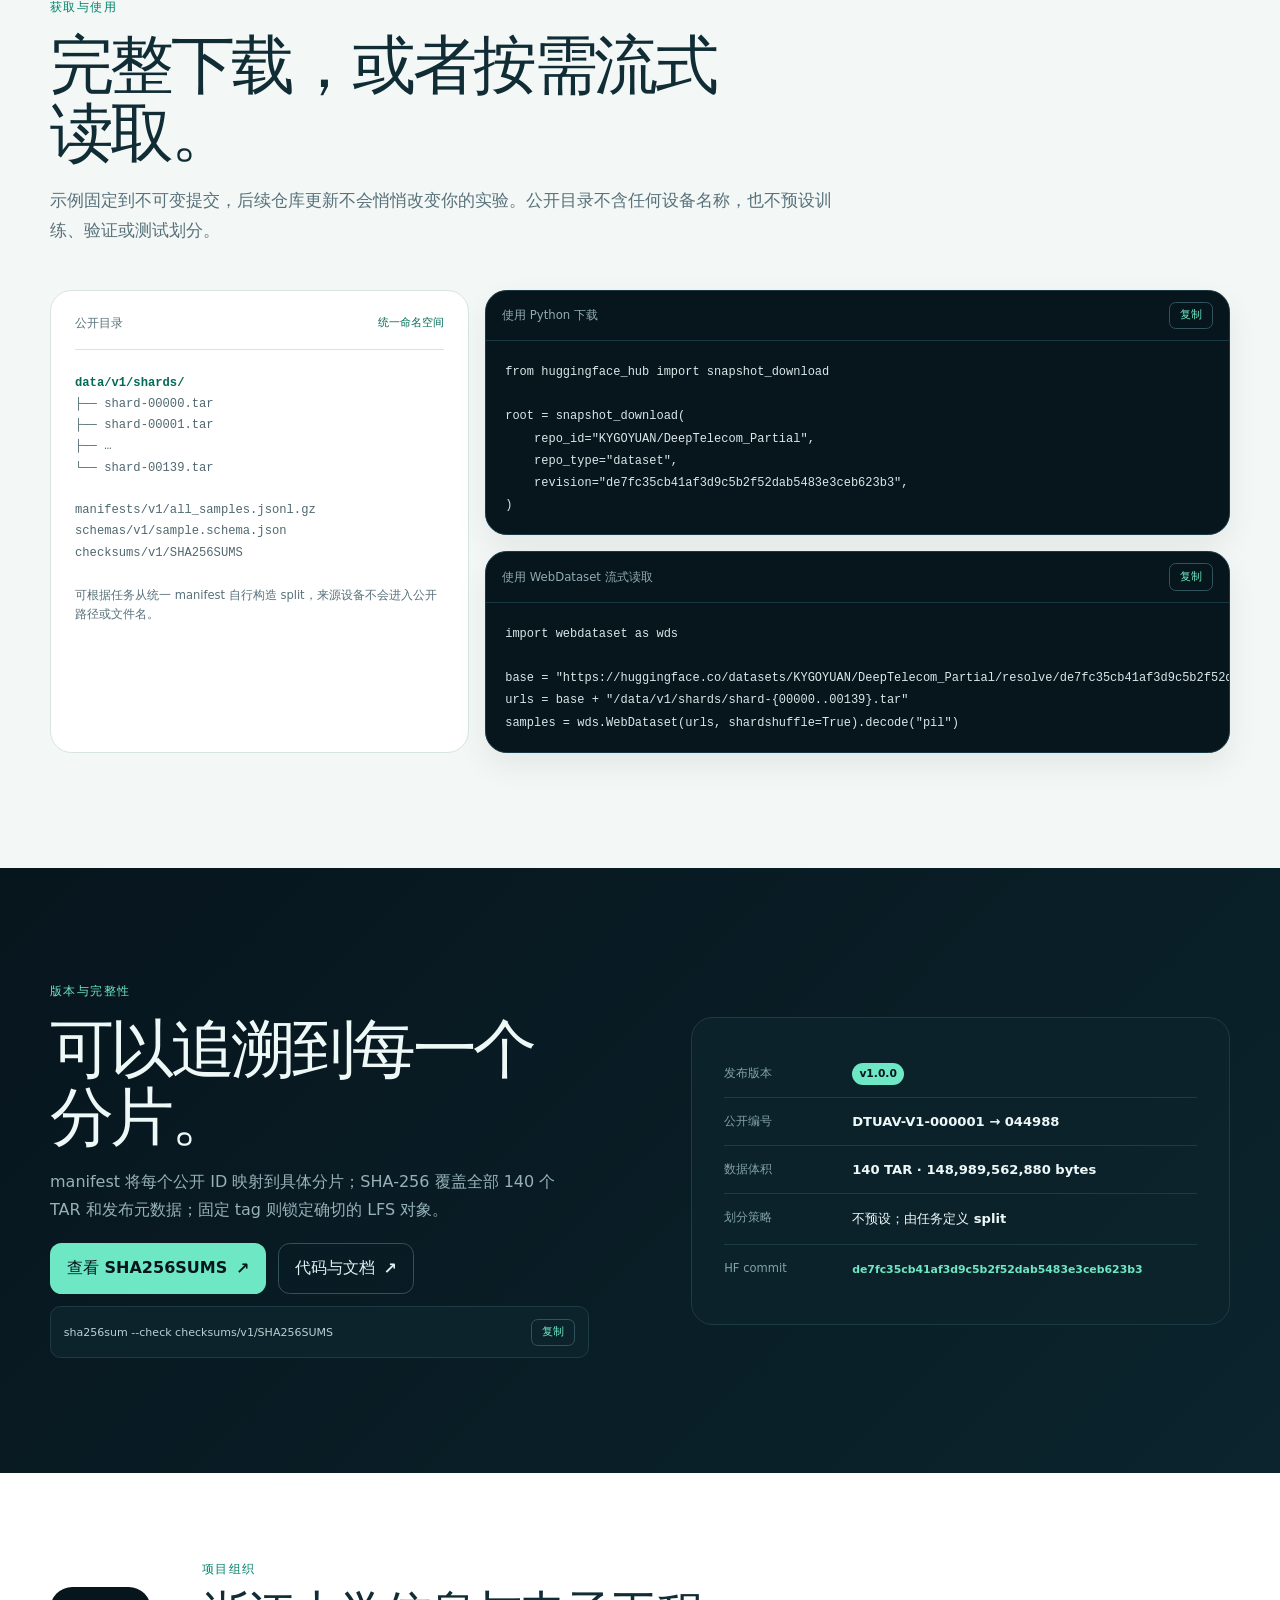
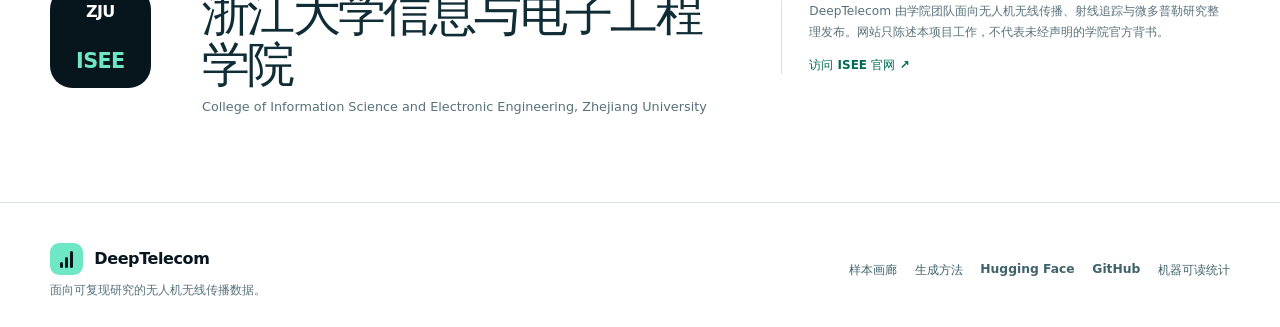
==== commit c125baac: "Expand bilingual site and open UAV generator" ====
--- a/site/index.html
+++ b/site/index.html
@@ -1,125 +1,269 @@
-<!doctype html>
-<html lang="en">
+<!DOCTYPE html>
+<html lang="zh-CN">
   <head>
     <meta charset="utf-8">
     <meta name="viewport" content="width=device-width, initial-scale=1">
-    <meta name="description" content="DeepTelecom UAV Dataset v1: 44,988 unified wireless propagation samples in 140 WebDataset shards.">
-    <meta name="theme-color" content="#07111f">
-    <title>DeepTelecom UAV Dataset</title>
+    <meta name="description" content="DeepTelecom UAV Dataset v1：由浙江大学信息与电子工程学院团队整理发布的无人机无线传播仿真数据集，包含 44,988 个可追溯样本。">
+    <link rel="canonical" href="https://kygoyuan2004.github.io/DeepTelecom_Partial/">
+    <link rel="alternate" hreflang="zh-CN" href="https://kygoyuan2004.github.io/DeepTelecom_Partial/">
+    <link rel="alternate" hreflang="en" href="https://kygoyuan2004.github.io/DeepTelecom_Partial/en/">
+    <meta property="og:title" content="DeepTelecom 无人机无线传播数据集">
+    <meta property="og:description" content="44,988 个经过清洗、统一编号和完整性校验的无人机无线传播仿真样本。">
+    <meta property="og:image" content="https://kygoyuan2004.github.io/DeepTelecom_Partial/assets/images/samples/DTUAV-V1-033705.png">
+    <meta name="theme-color" content="#07151d">
+    <title>DeepTelecom 无人机无线传播数据集</title>
     <link rel="stylesheet" href="./assets/css/style.css">
     <script src="./assets/js/app.js" defer></script>
   </head>
   <body>
-    <a class="skip-link" href="#main">Skip to content</a>
+    <a class="skip-link" href="#main">跳到正文</a>
+
     <header class="site-header">
       <div class="shell nav-wrap">
-        <a class="brand" href="./" aria-label="DeepTelecom home">
-          <span class="brand-mark" aria-hidden="true">DT</span>
+        <a class="brand" href="./" aria-label="DeepTelecom 首页">
+          <span class="brand-mark" aria-hidden="true"><i></i><i></i><i></i></span>
           <span>DeepTelecom</span>
         </a>
-        <nav aria-label="Primary navigation">
-          <a href="#dataset">Dataset</a>
-          <a href="#contract">Sample contract</a>
-          <a href="#quickstart">Quick use</a>
-          <a href="#integrity">Integrity</a>
+        <nav aria-label="主导航">
+          <a href="#work">整理工作</a>
+          <a href="#conditions">四类工况</a>
+          <a href="./gallery/">样本画廊</a>
+          <a href="./generation/">生成方法</a>
+          <a href="#quickstart">获取数据</a>
         </nav>
+        <a class="language-link" href="./en/" lang="en" aria-label="Switch to English">EN</a>
       </div>
     </header>
 
     <main id="main">
-      <section class="hero shell">
-        <div class="hero-copy">
-          <p class="eyebrow"><span class="status-dot"></span> UAV Dataset · v1.0.0</p>
-          <h1>Wireless propagation data, ready to stream.</h1>
-          <p class="lede">
-            DeepTelecom packages synchronized simulation tensors, visual previews, and metadata into one
-            versioned WebDataset release for reproducible UAV-channel research.
-          </p>
-          <div class="actions">
-            <a class="button primary" href="https://huggingface.co/datasets/KYGOYUAN/DeepTelecom_Partial/tree/de7fc35cb41af3d9c5b2f52dab5483e3ceb623b3" rel="noreferrer">Browse &amp; download pinned dataset <span aria-hidden="true">↗</span></a>
-            <a class="button secondary" href="https://github.com/kygoyuan2004/DeepTelecom_Partial" rel="noreferrer">View on GitHub <span aria-hidden="true">↗</span></a>
-          </div>
-          <div class="release-line" aria-label="Pinned release revision">
-            <span>Immutable revision</span>
-            <code>de7fc35c…23b3</code>
-          </div>
-        </div>
-        <div class="signal-card" aria-hidden="true">
-          <div class="orb orb-one"></div>
-          <div class="orb orb-two"></div>
-          <div class="signal-grid"></div>
-          <div class="drone">
-            <span class="arm arm-a"></span>
-            <span class="arm arm-b"></span>
-            <span class="body"></span>
-          </div>
-          <div class="wave wave-one"></div>
-          <div class="wave wave-two"></div>
-          <div class="wave wave-three"></div>
-          <p>DTUAV-V1</p>
-        </div>
-      </section>
-
-      <section class="stats-band" aria-label="Dataset summary">
+      <section class="hero">
+        <div class="shell hero-grid">
+          <div class="hero-copy">
+            <p class="eyebrow"><span class="status-dot"></span> 浙江大学信息与电子工程学院 · v1.0.0</p>
+            <h1>把分散的无人机传播仿真，整理成一个<span>可复现的数据集。</span></h1>
+            <p class="lede">
+              三套计算环境产生了大量分散的射线追踪结果。我们完成只读清点、清洗去重、冲突核验、
+              统一编号、标准化打包和逐分片校验，最终发布 44,988 个可追溯样本。
+            </p>
+            <div class="hero-tags">
+              <span>射线追踪仿真</span>
+              <span>统一公开命名空间</span>
+              <span>固定版本可校验</span>
+            </div>
+            <div class="actions">
+              <a class="button primary" href="https://huggingface.co/datasets/KYGOYUAN/DeepTelecom_Partial/tree/de7fc35cb41af3d9c5b2f52dab5483e3ceb623b3" rel="noreferrer">在 Hugging Face 获取 <span aria-hidden="true">↗</span></a>
+              <a class="button secondary" href="./gallery/">查看真实频谱样本 <span aria-hidden="true">→</span></a>
+            </div>
+            <div class="release-line">
+              <span>固定版本</span><code>de7fc35c…23b3</code><span class="verified-label">已核验</span>
+            </div>
+          </div>
+
+          <div class="release-visual" role="img" aria-label="三份来源清单经过审计、标准化和哈希校验，合并为一个 DTUAV-V1 数据集">
+            <div class="visual-glow"></div>
+            <div class="visual-topline"><span>分散生成结果</span><span>3 份只读清单</span></div>
+            <div class="source-stack" aria-hidden="true">
+              <div class="source-node"><b>01</b><span>样本输出</span><i></i></div>
+              <div class="source-node"><b>02</b><span>样本输出</span><i></i></div>
+              <div class="source-node"><b>03</b><span>样本输出</span><i></i></div>
+            </div>
+            <div class="pipeline-node" aria-hidden="true"><span>审计</span><i></i><span>标准化</span><i></i><span>哈希</span></div>
+            <div class="release-node">
+              <div class="release-node-head"><span>统一发布</span><b>v1.0.0</b></div>
+              <strong>DTUAV-V1</strong>
+              <p>000001 <span aria-hidden="true">→</span> 044988</p>
+              <div class="member-chips"><span>NPZ</span><span>PNG</span><span>JSON</span></div>
+              <small><i></i> 140 个已校验 WebDataset 分片</small>
+            </div>
+          </div>
+        </div>
+      </section>
+
+      <section class="stats-band" aria-label="数据集概况">
         <div class="shell stats-grid">
-          <article>
-            <strong data-stat="samples">44,988</strong>
-            <span>valid samples</span>
-          </article>
-          <article>
-            <strong data-stat="shards">140</strong>
-            <span>WebDataset TARs</span>
-          </article>
-          <article>
-            <strong data-stat="members">134,964</strong>
-            <span>TAR members</span>
-          </article>
-          <article>
-            <strong data-stat="size">138.76 GiB</strong>
-            <span>published payload</span>
-          </article>
-        </div>
-      </section>
-
-      <section class="section shell" id="dataset">
+          <article><strong data-stat="samples">44,988</strong><span>正式公开样本</span></article>
+          <article><strong>4</strong><span>高度均衡的仿真工况</span></article>
+          <article><strong data-stat="shards">140</strong><span>完成校验的数据分片</span></article>
+          <article><strong data-stat="size">138.76 GiB</strong><span>正式发布数据体积</span></article>
+        </div>
+      </section>
+
+      <section class="section section-dark work-section" id="work">
+        <div class="shell">
+          <div class="section-heading on-dark">
+            <p class="kicker">我们完成了什么</p>
+            <h2>不是简单上传文件，<br>而是建立一条可复核的数据路径。</h2>
+            <p>公开数据中不再按计算设备分目录。来源只作为 provenance 保留在 manifest 中，所有样本进入同一个编号和分片体系。</p>
+          </div>
+
+          <ol class="process-grid">
+            <li><span class="step-number">01</span><div><h3>只读清点</h3><p>扫描三套计算环境，冻结文件、状态、类别、大小与哈希清单。</p></div></li>
+            <li><span class="step-number">02</span><div><h3>清洗判定</h3><p>区分正式样本、本地副本、未完成输出、测试任务和无效文件。</p></div></li>
+            <li><span class="step-number">03</span><div><h3>全局核验</h3><p>按内容哈希查重，人工规则复核旧编号相同但内容不同的样本。</p></div></li>
+            <li><span class="step-number">04</span><div><h3>统一格式</h3><p>分配连续公开 ID，为每个样本建立 NPZ + PNG + JSON 合同。</p></div></li>
+            <li><span class="step-number">05</span><div><h3>打包发布</h3><p>构建 140 个确定性 TAR，逐一验证 SHA-256、LFS 对象和提交链。</p></div></li>
+          </ol>
+
+          <div class="audit-grid">
+            <article class="audit-card excluded-card">
+              <p class="audit-label"><span aria-hidden="true">−</span> 发布前排除</p>
+              <strong>只排除副本、非正式记录和不可用结果</strong>
+              <div class="audit-metrics">
+                <div><b>39,240</b><span>本地物理副本</span></div>
+                <div><b>1</b><span>零字节无效样本</span></div>
+                <div><b>1,077</b><span>未完成记录</span></div>
+                <div><b>5,109</b><span>测试及非正式记录</span></div>
+              </div>
+              <p class="fine-print">39,240 指同一数据在本地目录中的重复存储，并不代表删除了 39,240 个独立训练样本。</p>
+            </article>
+
+            <article class="audit-card retained-card">
+              <p class="audit-label"><span aria-hidden="true">+</span> 审慎保留</p>
+              <strong>内容不同的有效样本全部保留</strong>
+              <div class="conflict-number"><b>70</b><span>组旧编号冲突<br><small>共 144 条不同内容</small></span></div>
+              <p>这些记录复用了旧编号，但内容并不相同。我们为它们分配不同的全局 ID，没有静默覆盖或误删。</p>
+              <div class="audit-status"><span><i></i> 冻结候选跨来源重复：0</span><span><i></i> 待决冲突：0</span></div>
+            </article>
+          </div>
+        </div>
+      </section>
+
+      <section class="section conditions-section" id="conditions">
+        <div class="shell">
+          <div class="section-heading">
+            <p class="kicker">四类仿真工况</p>
+            <h2>保留机器标签，<br>更要讲清它代表什么。</h2>
+            <p>短标签仍作为 <code>class_id</code> 供程序读取；网页同时说明生成器中的倾斜角、机体平移速度与散射模型。</p>
+          </div>
+
+          <div class="label-decoder">
+            <span>标签怎么读</span><code>pitch30_v10</code>
+            <div><b>pitch30</b><small>绕仿真 y 轴倾斜 30°</small></div><i aria-hidden="true">+</i>
+            <div><b>v10</b><small>机体沿轨迹以 10 m/s 平移</small></div>
+          </div>
+
+          <div class="condition-grid" id="class-list">
+            <article class="condition-card level-card" data-class-id="level_v0">
+              <div class="condition-topline"><code>level_v0</code><span data-class-share="level_v0">25.0%</span></div>
+              <div class="attitude-figure" aria-hidden="true"><div class="reference-line"></div><div class="uav-silhouette level"></div><span>0°</span></div>
+              <h3>水平悬停 <small lang="en">Level hover</small></h3>
+              <p>完整四旋翼点散射模型，机体倾斜角为 0°、平移速度为 0 m/s；旋翼仍在转动，因此不是“完全静止”。</p>
+              <div class="condition-specs"><span>0° 倾斜</span><span>0 m/s</span><span>25 散射点</span></div>
+              <div class="condition-count"><strong data-class-count="level_v0">11,249</strong><span>个样本</span></div>
+            </article>
+
+            <article class="condition-card pitch30-card" data-class-id="pitch30_v10">
+              <div class="condition-topline"><code>pitch30_v10</code><span data-class-share="pitch30_v10">25.0%</span></div>
+              <div class="attitude-figure" aria-hidden="true"><div class="reference-line"></div><div class="uav-silhouette pitch-30"></div><span>30°</span></div>
+              <h3>30° 倾斜飞行 <small lang="en">30° pitched flight</small></h3>
+              <p>完整四旋翼模型绕仿真 y 轴倾斜 30°，机体沿轨迹以 10 m/s（36 km/h）平移，用于观察姿态与运动共同作用。</p>
+              <div class="condition-specs"><span>30° 倾斜</span><span>10 m/s</span><span>25 散射点</span></div>
+              <div class="condition-count"><strong data-class-count="pitch30_v10">11,236</strong><span>个样本</span></div>
+            </article>
+
+            <article class="condition-card pitch45-card" data-class-id="pitch45_v10">
+              <div class="condition-topline"><code>pitch45_v10</code><span data-class-share="pitch45_v10">24.9%</span></div>
+              <div class="attitude-figure" aria-hidden="true"><div class="reference-line"></div><div class="uav-silhouette pitch-45"></div><span>45°</span></div>
+              <h3>45° 倾斜飞行 <small lang="en">45° pitched flight</small></h3>
+              <p>在相同 10 m/s 速度下将完整四旋翼模型倾斜 45°，用于比较更大姿态变化下的无线传播特征。</p>
+              <div class="condition-specs"><span>45° 倾斜</span><span>10 m/s</span><span>25 散射点</span></div>
+              <div class="condition-count"><strong data-class-count="pitch45_v10">11,219</strong><span>个样本</span></div>
+            </article>
+
+            <article class="condition-card blade-card" data-class-id="single_blade_v0">
+              <div class="condition-topline"><code>single_blade_v0</code><span data-class-share="single_blade_v0">25.1%</span></div>
+              <div class="attitude-figure blade-figure" aria-hidden="true"><div class="blade-orbit"><i></i></div><span>1 个叶尖</span></div>
+              <h3>单叶片基准 <small lang="en">Isolated blade baseline</small></h3>
+              <p>仅保留一个旋转叶尖散射点的对照样本，用于隔离叶片效应；它不是一架“单桨无人机”。中心不发生平移。</p>
+              <div class="condition-specs"><span>0° 倾斜</span><span>0 m/s</span><span>1 散射点</span></div>
+              <div class="condition-count"><strong data-class-count="single_blade_v0">11,284</strong><span>个样本</span></div>
+            </article>
+          </div>
+
+          <div class="balance-panel">
+            <div class="balance-copy"><strong>类别高度均衡</strong><span>数量最多与最少的工况只相差 65 个样本。</span></div>
+            <div class="stacked-bar" role="img" aria-label="四类样本占总数据集的比例均约为四分之一">
+              <i class="level" data-class-width="level_v0"></i><i class="pitch30" data-class-width="pitch30_v10"></i><i class="pitch45" data-class-width="pitch45_v10"></i><i class="blade" data-class-width="single_blade_v0"></i>
+            </div>
+          </div>
+        </div>
+      </section>
+
+      <section class="section gallery-teaser section-tint">
+        <div class="shell gallery-teaser-grid">
+          <div class="teaser-copy">
+            <p class="kicker">真实发布样本</p>
+            <h2>每一张频谱图，<br>都有参数可查。</h2>
+            <p>示例直接来自 v1.0.0 正式 TAR。图片、NPZ 与公开 manifest 的 SHA-256 已交叉核验；画廊还展示真实 Étoile 城市场景、基站、完整 Bézier 走廊，以及从样本 NPZ 读取的机体飞行轨迹。</p>
+            <a class="text-button" href="./gallery/">进入样本画廊 <span aria-hidden="true">→</span></a>
+          </div>
+          <a class="spectra-mosaic" href="./gallery/" aria-label="查看四类频谱样本">
+            <figure><img src="./assets/images/samples/DTUAV-V1-000007.png" alt="水平悬停样本的微多普勒频谱" loading="lazy"><figcaption>水平悬停</figcaption></figure>
+            <figure><img src="./assets/images/samples/DTUAV-V1-011252.png" alt="30 度倾斜飞行样本的微多普勒频谱" loading="lazy"><figcaption>30° 倾斜</figcaption></figure>
+            <figure><img src="./assets/images/samples/DTUAV-V1-022488.png" alt="45 度倾斜飞行样本的微多普勒频谱" loading="lazy"><figcaption>45° 倾斜</figcaption></figure>
+            <figure><img src="./assets/images/samples/DTUAV-V1-033705.png" alt="单叶片基准样本的微多普勒频谱" loading="lazy"><figcaption>单叶片</figcaption></figure>
+          </a>
+        </div>
+      </section>
+
+      <section class="section method-section" id="method">
+        <div class="shell">
+          <div class="section-heading">
+            <p class="kicker">从仿真到数据</p>
+            <h2>一条透明、可修改的生成链路。</h2>
+            <p>核心生成代码与配置随仓库公开。研究者可以调整叶片散射点密度、叶片数、受支持的运动类别与 Bézier 轨迹，再生成遵循同一数据合同的新实验。</p>
+          </div>
+          <div class="method-flow" role="img" aria-label="数据生成流程：场景与基站、无人机运动、逐快照求解、回波与 STFT、样本与发布">
+            <div><span>01</span><b>场景与基站</b><small>Sionna RT · Étoile</small></div><i>→</i>
+            <div><span>02</span><b>无人机运动</b><small>姿态 · 旋翼 · 轨迹</small></div><i>→</i>
+            <div><span>03</span><b>逐快照求解</b><small>PathSolver · CIR</small></div><i>→</i>
+            <div><span>04</span><b>回波与 STFT</b><small>微多普勒频谱</small></div><i>→</i>
+            <div><span>05</span><b>样本与发布</b><small>NPZ · PNG · JSON</small></div>
+          </div>
+          <div class="method-cta">
+            <div><strong>不只告诉你“数据在哪”</strong><p>生成方法页解释环境安装、冒烟测试、参数含义，以及如何增加每叶片散射点和添加四控制点 Bézier 轨迹。</p></div>
+            <a class="button primary" href="./generation/">阅读生成与扩展指南 <span aria-hidden="true">→</span></a>
+          </div>
+        </div>
+      </section>
+
+      <section class="section section-tint" id="contract">
+        <div class="shell">
+          <div class="section-heading compact">
+            <p class="kicker">一个公开样本</p>
+            <h2>同一个 ID，三个同步成员。</h2>
+            <p>每个公开编号在同一 TAR 中对应数值张量、频谱预览和标准化元数据，三者使用相同 basename。</p>
+          </div>
+          <div class="sample-identity">
+            <div class="identity-card"><span>不可变公开编号</span><strong>DTUAV-V1-000001</strong><small>同名 · 同分片 · 可校验</small></div>
+            <div class="identity-connector" aria-hidden="true"><i></i><i></i><i></i></div>
+            <div class="contract-grid">
+              <article class="file-card"><div class="file-icon">NPZ</div><div><h3>仿真张量</h3><p>信道、回波、运动、散射点与场景数值数组。</p><code>DTUAV-V1-000001.npz</code></div></article>
+              <article class="file-card"><div class="file-icon image-icon">PNG</div><div><h3>频谱预览</h3><p>与张量配对的时频图，便于快速检查和质检。</p><code>DTUAV-V1-000001.png</code></div></article>
+              <article class="file-card"><div class="file-icon meta-icon">JSON</div><div><h3>样本元数据</h3><p>类别、schema、成员名、校验和与来源追踪。</p><code>DTUAV-V1-000001.json</code></div></article>
+            </div>
+          </div>
+          <div class="contract-footer">
+            <div class="member-total"><strong data-stat="members">134,964</strong><span>个 TAR 成员<br><small>44,988 × 3</small></span></div>
+            <div class="schema-summary">
+              <div><span class="schema-badge">主格式</span><strong>32-key 张量</strong><small>44,948 个样本</small></div>
+              <div><span class="schema-badge muted">早期兼容</span><strong>24-key 张量</strong><small>40 个样本；不伪造缺失字段</small></div>
+            </div>
+            <a class="text-link" href="./schemas/sample-v1.schema.json">查看 JSON Schema <span aria-hidden="true">→</span></a>
+          </div>
+        </div>
+      </section>
+
+      <section class="section shell" id="quickstart">
         <div class="section-heading">
-          <p class="kicker">Dataset at a glance</p>
-          <h2>One collection, four UAV conditions.</h2>
-          <p>The public layout is organized by release and shard. It has no machine-specific directories and no predefined train, validation, or test split.</p>
-        </div>
-
-        <div class="two-column">
-          <article class="panel class-panel">
-            <div class="panel-heading">
-              <h3>Class distribution</h3>
-              <span>44,988 total</span>
-            </div>
-            <div class="class-list" id="class-list">
-              <div class="class-row">
-                <div><span>level_v0</span><strong>11,249</strong></div>
-                <div class="bar"><i style="width:99.7%"></i></div>
-              </div>
-              <div class="class-row">
-                <div><span>pitch30_v10</span><strong>11,236</strong></div>
-                <div class="bar"><i style="width:99.6%"></i></div>
-              </div>
-              <div class="class-row">
-                <div><span>pitch45_v10</span><strong>11,219</strong></div>
-                <div class="bar"><i style="width:99.4%"></i></div>
-              </div>
-              <div class="class-row">
-                <div><span>single_blade_v0</span><strong>11,284</strong></div>
-                <div class="bar"><i style="width:100%"></i></div>
-              </div>
-            </div>
-          </article>
-
-          <article class="panel layout-panel">
-            <div class="panel-heading">
-              <h3>Release layout</h3>
-              <span>No predefined split</span>
-            </div>
-            <pre class="tree" aria-label="Dataset directory tree"><span>data/v1/shards/</span>
+          <p class="kicker">获取与使用</p>
+          <h2>完整下载，或者按需流式读取。</h2>
+          <p>示例固定到不可变提交，后续仓库更新不会悄悄改变你的实验。公开目录不含任何设备名称，也不预设训练、验证或测试划分。</p>
+        </div>
+        <div class="usage-layout">
+          <article class="layout-panel">
+            <div class="panel-heading"><span>公开目录</span><b>统一命名空间</b></div>
+            <pre class="tree"><span>data/v1/shards/</span>
 ├── shard-00000.tar
 ├── shard-00001.tar
 ├── …
@@ -128,124 +272,60 @@
 manifests/v1/all_samples.jsonl.gz
 schemas/v1/sample.schema.json
 checksums/v1/SHA256SUMS</pre>
+            <p>可根据任务从统一 manifest 自行构造 split，来源设备不会进入公开路径或文件名。</p>
           </article>
-        </div>
-      </section>
-
-      <section class="section section-tint" id="contract">
-        <div class="shell">
-          <div class="section-heading compact">
-            <p class="kicker">Sample contract</p>
-            <h2>Three synchronized members per sample.</h2>
-          </div>
-          <div class="contract-grid">
-            <article class="file-card">
-              <div class="file-icon">NPZ</div>
-              <h3>Simulation tensor</h3>
-              <p>Numerical channel and scene arrays used for training and analysis.</p>
-              <code>DTUAV-V1-000001.npz</code>
-            </article>
-            <article class="file-card">
-              <div class="file-icon">PNG</div>
-              <h3>Visual preview</h3>
-              <p>A matched image for rapid inspection, indexing, and quality review.</p>
-              <code>DTUAV-V1-000001.png</code>
-            </article>
-            <article class="file-card">
-              <div class="file-icon">JSON</div>
-              <h3>Sample metadata</h3>
-              <p>Public ID, class, file checksums, schema identifier, and provenance.</p>
-              <code>DTUAV-V1-000001.json</code>
-            </article>
-          </div>
-
-          <div class="schema-row">
-            <div>
-              <span class="schema-badge">Current</span>
-              <strong>32-key schema</strong>
-              <small>44,948 samples</small>
-            </div>
-            <div>
-              <span class="schema-badge muted">Legacy-compatible</span>
-              <strong>24-key schema</strong>
-              <small>40 samples</small>
-            </div>
-            <a class="text-link" href="./schemas/sample-v1.schema.json">Inspect JSON Schema <span aria-hidden="true">→</span></a>
-          </div>
-        </div>
-      </section>
-
-      <section class="section shell" id="quickstart">
-        <div class="section-heading">
-          <p class="kicker">Quick use</p>
-          <h2>Download once or stream shards on demand.</h2>
-          <p>Every example below pins the immutable release commit so later repository updates cannot change your experiment.</p>
-        </div>
-
-        <div class="code-stack">
-          <article class="code-card">
-            <div class="code-title">
-              <span>Download with Python</span>
-              <button type="button" class="copy-button" data-copy="download-code">Copy</button>
-            </div>
-            <pre><code id="download-code">from huggingface_hub import snapshot_download
+          <div class="code-stack">
+            <article class="code-card"><div class="code-title"><span>使用 Python 下载</span><button type="button" class="copy-button" data-copy="download-code">复制</button></div><pre><code id="download-code">from huggingface_hub import snapshot_download
 
 root = snapshot_download(
     repo_id="KYGOYUAN/DeepTelecom_Partial",
     repo_type="dataset",
     revision="de7fc35cb41af3d9c5b2f52dab5483e3ceb623b3",
-)</code></pre>
-          </article>
-
-          <article class="code-card">
-            <div class="code-title">
-              <span>Stream with WebDataset</span>
-              <button type="button" class="copy-button" data-copy="stream-code">Copy</button>
-            </div>
-            <pre><code id="stream-code">import webdataset as wds
+)</code></pre></article>
+            <article class="code-card"><div class="code-title"><span>使用 WebDataset 流式读取</span><button type="button" class="copy-button" data-copy="stream-code">复制</button></div><pre><code id="stream-code">import webdataset as wds
 
 base = "https://huggingface.co/datasets/KYGOYUAN/DeepTelecom_Partial/resolve/de7fc35cb41af3d9c5b2f52dab5483e3ceb623b3"
 urls = base + "/data/v1/shards/shard-{00000..00139}.tar"
-samples = wds.WebDataset(urls, shardshuffle=True).decode("pil")</code></pre>
-          </article>
-        </div>
-      </section>
-
-      <section class="section section-dark" id="integrity">
+samples = wds.WebDataset(urls, shardshuffle=True).decode("pil")</code></pre></article>
+          </div>
+        </div>
+      </section>
+
+      <section class="section integrity-section" id="integrity">
         <div class="shell integrity-grid">
           <div>
-            <p class="kicker light">Version &amp; integrity</p>
-            <h2>Reproducible down to every shard.</h2>
-            <p>The release manifest maps every public sample ID to its shard. SHA256 checksums cover all 140 TAR files and published metadata.</p>
-            <a class="button light-button" href="https://huggingface.co/datasets/KYGOYUAN/DeepTelecom_Partial/blob/de7fc35cb41af3d9c5b2f52dab5483e3ceb623b3/checksums/v1/SHA256SUMS" rel="noreferrer">Open SHA256SUMS <span aria-hidden="true">↗</span></a>
-            <div class="verify-command">
-              <code id="verify-code">sha256sum --check checksums/v1/SHA256SUMS</code>
-              <button type="button" class="copy-button" data-copy="verify-code">Copy</button>
-            </div>
+            <p class="kicker light">版本与完整性</p>
+            <h2>可以追溯到每一个分片。</h2>
+            <p>manifest 将每个公开 ID 映射到具体分片；SHA-256 覆盖全部 140 个 TAR 和发布元数据；固定 tag 则锁定确切的 LFS 对象。</p>
+            <div class="integrity-actions">
+              <a class="button light-button" href="https://huggingface.co/datasets/KYGOYUAN/DeepTelecom_Partial/blob/de7fc35cb41af3d9c5b2f52dab5483e3ceb623b3/checksums/v1/SHA256SUMS" rel="noreferrer">查看 SHA256SUMS <span aria-hidden="true">↗</span></a>
+              <a class="button ghost-button" href="https://github.com/kygoyuan2004/DeepTelecom_Partial" rel="noreferrer">代码与文档 <span aria-hidden="true">↗</span></a>
+            </div>
+            <div class="verify-command"><code id="verify-code">sha256sum --check checksums/v1/SHA256SUMS</code><button type="button" class="copy-button" data-copy="verify-code">复制</button></div>
           </div>
           <dl class="release-card">
-            <div><dt>Release</dt><dd>v1.0.0</dd></div>
-            <div><dt>Samples</dt><dd>DTUAV-V1-000001 → 044988</dd></div>
-            <div><dt>Split policy</dt><dd>None — define task-specific splits</dd></div>
+            <div><dt>发布版本</dt><dd><span class="release-pill">v1.0.0</span></dd></div>
+            <div><dt>公开编号</dt><dd>DTUAV-V1-000001 → 044988</dd></div>
+            <div><dt>数据体积</dt><dd>140 TAR · 148,989,562,880 bytes</dd></div>
+            <div><dt>划分策略</dt><dd>不预设；由任务定义 split</dd></div>
             <div class="commit-row"><dt>HF commit</dt><dd><code>de7fc35cb41af3d9c5b2f52dab5483e3ceb623b3</code></dd></div>
           </dl>
         </div>
       </section>
+
+      <section class="institution-section">
+        <div class="shell institution-grid">
+          <div class="institution-mark" aria-hidden="true">ZJU<br><span>ISEE</span></div>
+          <div><p class="kicker">项目组织</p><h2>浙江大学信息与电子工程学院</h2><p lang="en">College of Information Science and Electronic Engineering, Zhejiang University</p></div>
+          <div class="institution-note"><p>DeepTelecom 由学院团队面向无人机无线传播、射线追踪与微多普勒研究整理发布。网站只陈述本项目工作，不代表未经声明的学院官方背书。</p><a href="https://www.isee.zju.edu.cn/" rel="noreferrer">访问 ISEE 官网 <span aria-hidden="true">↗</span></a></div>
+        </div>
+      </section>
     </main>
 
     <footer>
       <div class="shell footer-wrap">
-        <div>
-          <strong>DeepTelecom</strong>
-          <p>Versioned UAV wireless-propagation data for reproducible research.</p>
-        </div>
-        <div class="footer-links">
-          <a href="https://huggingface.co/datasets/KYGOYUAN/DeepTelecom_Partial/tree/de7fc35cb41af3d9c5b2f52dab5483e3ceb623b3" rel="noreferrer">Hugging Face</a>
-          <a href="https://github.com/kygoyuan2004/DeepTelecom_Partial" rel="noreferrer">GitHub</a>
-          <a href="https://github.com/kygoyuan2004/DeepTelecom_Partial/blob/main/README.md" rel="noreferrer">README</a>
-          <a href="https://github.com/kygoyuan2004/DeepTelecom_Partial/blob/main/scripts/download_dataset.py" rel="noreferrer">Download tool</a>
-          <a href="./data/stats.json">Machine-readable stats</a>
-        </div>
+        <div><a class="brand footer-brand" href="./"><span class="brand-mark" aria-hidden="true"><i></i><i></i><i></i></span><span>DeepTelecom</span></a><p>面向可复现研究的无人机无线传播数据。</p></div>
+        <div class="footer-links"><a href="./gallery/">样本画廊</a><a href="./generation/">生成方法</a><a href="https://huggingface.co/datasets/KYGOYUAN/DeepTelecom_Partial/tree/de7fc35cb41af3d9c5b2f52dab5483e3ceb623b3" rel="noreferrer">Hugging Face</a><a href="https://github.com/kygoyuan2004/DeepTelecom_Partial" rel="noreferrer">GitHub</a><a href="./data/stats.json">机器可读统计</a></div>
       </div>
     </footer>
   </body>
--- a/site/assets/css/style.css
+++ b/site/assets/css/style.css
@@ -1,17 +1,24 @@
 :root {
-  --ink: #102234;
-  --ink-soft: #53697a;
-  --paper: #f7fafb;
+  --ink: #102c35;
+  --ink-soft: #58717a;
+  --paper: #f3f7f5;
+  --paper-deep: #e9f0ed;
   --white: #ffffff;
-  --navy: #07111f;
-  --navy-soft: #0b1a2b;
-  --teal: #0aa784;
-  --teal-light: #52d6b5;
-  --line: #dce7ec;
-  --cyan: #dff8f2;
-  --shadow: 0 1.5rem 4rem rgba(18, 48, 64, 0.1);
-  --radius: 1.25rem;
-  font-family: Inter, ui-sans-serif, system-ui, -apple-system, BlinkMacSystemFont, "Segoe UI", sans-serif;
+  --navy: #07151d;
+  --navy-soft: #0d232c;
+  --navy-line: #1d3b44;
+  --teal: #00826b;
+  --teal-dark: #006b58;
+  --mint: #6ee7c4;
+  --mint-pale: #dff8ef;
+  --blue: #2468c7;
+  --violet: #6646b8;
+  --orange: #b35420;
+  --line: #d8e4df;
+  --shadow: 0 1.5rem 4.5rem rgba(14, 45, 52, .11);
+  --shadow-small: 0 .8rem 2rem rgba(14, 45, 52, .07);
+  --radius: 1.35rem;
+  font-family: Inter, "Noto Sans SC", "PingFang SC", "Microsoft YaHei", ui-sans-serif, system-ui, -apple-system, BlinkMacSystemFont, "Segoe UI", sans-serif;
   color: var(--ink);
   background: var(--paper);
   font-synthesis: none;
@@ -20,175 +27,474 @@
 * { box-sizing: border-box; }
 html { scroll-behavior: smooth; }
 body { margin: 0; overflow-x: hidden; background: var(--paper); }
+body::selection { background: var(--mint); color: var(--navy); }
 a { color: inherit; }
+img { display: block; max-width: 100%; }
 button, code, pre { font: inherit; }
+h1, h2, h3, p { text-wrap: pretty; }
 
 .skip-link {
-  position: fixed;
-  top: .75rem;
-  left: .75rem;
-  z-index: 100;
-  padding: .75rem 1rem;
-  transform: translateY(-150%);
-  border-radius: .5rem;
-  background: var(--white);
-  color: var(--navy);
-  font-weight: 800;
+  position: fixed; top: .75rem; left: .75rem; z-index: 100;
+  padding: .75rem 1rem; transform: translateY(-160%); border-radius: .55rem;
+  background: var(--white); color: var(--navy); font-weight: 800;
 }
 .skip-link:focus { transform: translateY(0); }
-
-.shell { width: min(1120px, calc(100% - 3rem)); margin-inline: auto; }
+.shell { width: min(1180px, calc(100% - 3rem)); margin-inline: auto; }
+
 .site-header {
-  position: sticky;
-  top: 0;
-  z-index: 20;
-  border-bottom: 1px solid rgba(255,255,255,.09);
-  background: rgba(7,17,31,.88);
-  color: #d8e7f1;
-  backdrop-filter: blur(18px);
-}
-.nav-wrap { display: flex; min-height: 4.3rem; align-items: center; justify-content: space-between; gap: 2rem; }
-.brand { display: inline-flex; align-items: center; gap: .7rem; color: #fff; font-weight: 800; letter-spacing: -.02em; text-decoration: none; }
-.brand-mark { display: grid; width: 2rem; height: 2rem; place-items: center; border-radius: .55rem; background: var(--teal-light); color: var(--navy); font-size: .72rem; letter-spacing: .04em; }
-nav { display: flex; gap: 1.6rem; }
-nav a { color: #acc0ce; font-size: .9rem; font-weight: 650; text-decoration: none; }
+  position: sticky; top: 0; z-index: 40; color: #dbe9eb;
+  border-bottom: 1px solid rgba(255,255,255,.08); background: rgba(7,21,29,.9);
+  backdrop-filter: blur(18px); -webkit-backdrop-filter: blur(18px);
+}
+.nav-wrap { display: flex; min-height: 4.35rem; align-items: center; gap: 1.5rem; }
+.brand { display: inline-flex; flex: 0 0 auto; align-items: center; gap: .72rem; color: #fff; font-weight: 850; letter-spacing: -.025em; text-decoration: none; }
+.brand-mark { position: relative; display: flex; width: 2.05rem; height: 2.05rem; align-items: flex-end; justify-content: center; gap: .14rem; padding-bottom: .46rem; border-radius: .58rem; background: var(--mint); }
+.brand-mark i { display: block; width: .18rem; border-radius: .2rem; background: var(--navy); }
+.brand-mark i:nth-child(1) { height: .36rem; }
+.brand-mark i:nth-child(2) { height: .72rem; }
+.brand-mark i:nth-child(3) { height: 1.05rem; }
+nav { display: flex; flex: 1; align-items: center; justify-content: flex-end; gap: clamp(.8rem, 2.2vw, 1.65rem); }
+nav a { color: #a9c0c6; font-size: .88rem; font-weight: 700; text-decoration: none; white-space: nowrap; }
 nav a:hover, nav a:focus-visible { color: #fff; }
-
-.hero {
-  display: grid;
-  min-height: 42rem;
-  grid-template-columns: minmax(0, 1.18fr) minmax(19rem, .82fr);
-  align-items: center;
-  gap: clamp(3rem, 8vw, 7rem);
-  padding-block: clamp(5rem, 10vw, 8rem);
-}
-.eyebrow, .kicker { margin: 0 0 1rem; color: var(--teal); font-size: .78rem; font-weight: 850; letter-spacing: .13em; text-transform: uppercase; }
-.status-dot { display: inline-block; width: .52rem; height: .52rem; margin-right: .45rem; border-radius: 50%; background: var(--teal); box-shadow: 0 0 0 .3rem var(--cyan); }
-h1, h2, h3, p { text-wrap: pretty; }
-h1 { max-width: 12ch; margin: 0; font-size: clamp(3.25rem, 7vw, 6.6rem); line-height: .94; letter-spacing: -.065em; }
-.lede { max-width: 42rem; margin: 1.8rem 0 0; color: var(--ink-soft); font-size: clamp(1.05rem, 2vw, 1.25rem); line-height: 1.7; }
-.actions { display: flex; flex-wrap: wrap; gap: .8rem; margin-top: 2.1rem; }
-.button { display: inline-flex; align-items: center; justify-content: center; gap: .55rem; min-height: 3.15rem; padding: .75rem 1rem; border: 1px solid transparent; border-radius: .72rem; font-weight: 800; text-decoration: none; transition: transform .2s ease, box-shadow .2s ease, background .2s ease; }
+.language-link { display: inline-grid; min-width: 2.55rem; min-height: 2rem; place-items: center; border: 1px solid #31505a; border-radius: 2rem; color: var(--mint); font-size: .72rem; font-weight: 900; text-decoration: none; }
+.language-link:hover { border-color: var(--mint); background: rgba(110,231,196,.08); }
+.button:focus-visible, .copy-button:focus-visible, a:focus-visible { outline: 3px solid var(--mint); outline-offset: 3px; }
+
+.hero { position: relative; overflow: hidden; background: radial-gradient(circle at 70% 12%, rgba(110,231,196,.16), transparent 28rem), var(--paper); }
+.hero::before { content: ""; position: absolute; inset: 0; opacity: .36; background-image: linear-gradient(rgba(7,21,29,.045) 1px, transparent 1px), linear-gradient(90deg, rgba(7,21,29,.045) 1px, transparent 1px); background-size: 4rem 4rem; mask-image: linear-gradient(to bottom, #000, transparent 88%); }
+.hero-grid { position: relative; display: grid; min-height: 42rem; grid-template-columns: minmax(0, 1.16fr) minmax(22rem, .84fr); align-items: center; gap: clamp(3rem, 7vw, 6.5rem); padding-block: clamp(4.7rem, 9vw, 7.5rem); }
+.eyebrow, .kicker { margin: 0 0 1rem; color: var(--teal); font-size: .76rem; font-weight: 900; letter-spacing: .12em; text-transform: uppercase; }
+.status-dot { display: inline-block; width: .5rem; height: .5rem; margin-right: .45rem; border-radius: 50%; background: var(--teal); box-shadow: 0 0 0 .3rem rgba(0,157,127,.13); }
+h1 { max-width: 13ch; margin: 0; font-size: clamp(3.3rem, 6.3vw, 6rem); line-height: 1; letter-spacing: -.065em; }
+h1 span, h1 em { display: block; color: var(--teal-dark); font-style: normal; }
+.lede { max-width: 43rem; margin: 1.65rem 0 0; color: var(--ink-soft); font-size: clamp(1.04rem, 1.8vw, 1.2rem); line-height: 1.85; }
+.hero-tags { display: flex; flex-wrap: wrap; gap: .55rem; margin-top: 1.35rem; }
+.hero-tags span { padding: .38rem .62rem; border: 1px solid #cfe0db; border-radius: 2rem; background: rgba(255,255,255,.55); color: #49666e; font-size: .72rem; font-weight: 750; }
+.actions { display: flex; flex-wrap: wrap; gap: .8rem; margin-top: 2rem; }
+.button { display: inline-flex; min-height: 3.15rem; align-items: center; justify-content: center; gap: .55rem; padding: .75rem 1rem; border: 1px solid transparent; border-radius: .72rem; font-weight: 850; text-decoration: none; transition: transform .2s ease, box-shadow .2s ease, background .2s ease; }
 .button:hover { transform: translateY(-2px); }
-.button:focus-visible, .copy-button:focus-visible, a:focus-visible { outline: 3px solid var(--teal); outline-offset: 3px; }
-.primary { background: var(--navy); color: #fff; box-shadow: 0 .8rem 2rem rgba(7,17,31,.18); }
-.secondary { border-color: var(--line); background: var(--white); }
-.release-line { display: flex; flex-wrap: wrap; align-items: center; gap: .7rem; margin-top: 1.25rem; color: var(--ink-soft); font-size: .78rem; }
-.release-line code { padding: .3rem .45rem; border-radius: .4rem; background: #e9f0f3; color: #234256; }
-
-.signal-card { position: relative; min-height: 31rem; overflow: hidden; border: 1px solid #17344a; border-radius: 2rem; background: var(--navy); box-shadow: 0 2.2rem 6rem rgba(7,17,31,.25); }
-.signal-card p { position: absolute; right: 1.5rem; bottom: 1.2rem; margin: 0; color: #77a2ba; font-family: ui-monospace, SFMono-Regular, Menlo, Consolas, monospace; font-size: .72rem; letter-spacing: .16em; }
-.signal-grid { position: absolute; inset: 0; opacity: .18; background-image: linear-gradient(#5b92aa 1px, transparent 1px), linear-gradient(90deg, #5b92aa 1px, transparent 1px); background-size: 2.7rem 2.7rem; mask-image: linear-gradient(to bottom, transparent, black 25%, black 75%, transparent); }
-.orb { position: absolute; border-radius: 50%; filter: blur(1px); }
-.orb-one { width: 15rem; height: 15rem; top: -6rem; right: -5rem; background: rgba(82,214,181,.2); box-shadow: 0 0 7rem rgba(82,214,181,.35); }
-.orb-two { width: 9rem; height: 9rem; bottom: 2rem; left: -4rem; background: rgba(34,128,255,.2); box-shadow: 0 0 6rem rgba(34,128,255,.4); }
-.drone { position: absolute; top: 37%; left: 50%; width: 9rem; height: 4rem; transform: translate(-50%,-50%) rotate(-8deg); }
-.drone .body { position: absolute; top: 1.35rem; left: 3.25rem; width: 2.5rem; height: 1.3rem; border-radius: 50% 50% 35% 35%; background: #ecf9ff; box-shadow: 0 .5rem 1.8rem rgba(82,214,181,.4); }
-.arm { position: absolute; top: 1.75rem; left: .7rem; width: 7.7rem; height: .25rem; border-radius: 1rem; background: #8eb8c9; }
-.arm-a { transform: rotate(24deg); }
-.arm-b { transform: rotate(-24deg); }
-.arm::before, .arm::after { content: ""; position: absolute; top: -.45rem; width: 1.15rem; height: 1.15rem; border: .16rem solid var(--teal-light); border-radius: 50%; box-shadow: 0 0 1rem rgba(82,214,181,.45); }
-.arm::before { left: -.1rem; }
-.arm::after { right: -.1rem; }
-.wave { position: absolute; left: 50%; border: 1px solid rgba(82,214,181,.68); border-top: 0; border-radius: 0 0 50% 50%; transform: translateX(-50%); }
-.wave-one { top: 51%; width: 6rem; height: 2.4rem; }
-.wave-two { top: 52%; width: 12rem; height: 5rem; opacity: .65; }
-.wave-three { top: 53%; width: 20rem; height: 8rem; opacity: .35; }
+.primary { background: var(--navy); color: #fff; box-shadow: 0 .8rem 2rem rgba(7,21,29,.18); }
+.primary:hover { box-shadow: 0 1rem 2.4rem rgba(7,21,29,.25); }
+.secondary { border-color: var(--line); background: rgba(255,255,255,.75); }
+.release-line { display: flex; flex-wrap: wrap; align-items: center; gap: .65rem; margin-top: 1.2rem; color: var(--ink-soft); font-size: .76rem; }
+.release-line code { padding: .3rem .48rem; border-radius: .4rem; background: #e4ece9; color: #284b54; }
+.verified-label { display: inline-flex; align-items: center; gap: .3rem; color: var(--teal-dark); font-weight: 850; }
+.verified-label::before { content: "✓"; display: grid; width: 1rem; height: 1rem; place-items: center; border-radius: 50%; background: var(--teal); color: #fff; font-size: .62rem; }
+
+.release-visual { position: relative; min-height: 33rem; overflow: hidden; padding: 1.4rem; border: 1px solid #173740; border-radius: 2rem; background: var(--navy); color: #dff4f2; box-shadow: 0 2rem 6rem rgba(7,21,29,.25); }
+.release-visual::before { content: ""; position: absolute; inset: 0; opacity: .18; background-image: linear-gradient(#5f8790 1px, transparent 1px), linear-gradient(90deg, #5f8790 1px, transparent 1px); background-size: 2.8rem 2.8rem; mask-image: linear-gradient(to bottom, transparent, #000 18%, #000 78%, transparent); }
+.visual-glow { position: absolute; width: 16rem; height: 16rem; right: -6rem; bottom: -6rem; border-radius: 50%; background: rgba(110,231,196,.15); box-shadow: 0 0 7rem rgba(110,231,196,.35); }
+.visual-topline { position: relative; display: flex; justify-content: space-between; color: #75959c; font-size: .66rem; font-weight: 800; letter-spacing: .09em; text-transform: uppercase; }
+.source-stack { position: relative; display: grid; gap: .55rem; width: 46%; margin-top: 3.2rem; }
+.source-node { display: grid; grid-template-columns: 2.15rem 1fr .45rem; align-items: center; gap: .6rem; min-height: 3.1rem; padding: .65rem .75rem; border: 1px solid #23444d; border-radius: .72rem; background: rgba(13,35,44,.9); }
+.source-node b { display: grid; width: 1.75rem; height: 1.75rem; place-items: center; border-radius: .45rem; background: #17343d; color: var(--mint); font-size: .65rem; }
+.source-node span { color: #a8c1c5; font-size: .72rem; }
+.source-node i { width: .4rem; height: .4rem; border-radius: 50%; background: var(--mint); box-shadow: 0 0 .8rem var(--mint); }
+.pipeline-node { position: relative; display: flex; align-items: center; justify-content: center; gap: .55rem; width: 88%; margin: 1.35rem auto; color: #7c9ba1; font-size: .62rem; font-weight: 800; text-transform: uppercase; }
+.pipeline-node::before, .pipeline-node::after { content: ""; height: 1px; flex: 1; background: linear-gradient(90deg, transparent, #315660); }
+.pipeline-node::after { background: linear-gradient(90deg, #315660, transparent); }
+.pipeline-node i { width: .2rem; height: .2rem; border-radius: 50%; background: #436670; }
+.release-node { position: relative; margin-left: 23%; padding: 1.3rem; border: 1px solid rgba(110,231,196,.42); border-radius: 1.1rem; background: linear-gradient(145deg, rgba(27,69,70,.9), rgba(11,31,39,.96)); box-shadow: 0 1rem 3rem rgba(0,0,0,.25); }
+.release-node-head { display: flex; align-items: center; justify-content: space-between; color: #91adaa; font-size: .66rem; }
+.release-node-head b { padding: .25rem .42rem; border-radius: 2rem; background: var(--mint); color: var(--navy); font-size: .6rem; }
+.release-node > strong { display: block; margin-top: .75rem; font-family: ui-monospace, SFMono-Regular, Menlo, Consolas, monospace; font-size: clamp(1.5rem, 4vw, 2.25rem); letter-spacing: -.04em; }
+.release-node > p { margin: .25rem 0 1rem; color: #82a8a8; font-family: ui-monospace, SFMono-Regular, Menlo, Consolas, monospace; font-size: .76rem; }
+.member-chips { display: flex; gap: .4rem; }
+.member-chips span { padding: .3rem .48rem; border: 1px solid #3a6263; border-radius: .35rem; color: var(--mint); font-family: ui-monospace, SFMono-Regular, Menlo, Consolas, monospace; font-size: .61rem; font-weight: 850; }
+.release-node small { display: flex; align-items: center; gap: .45rem; margin-top: 1rem; color: #9bb8b5; font-size: .66rem; }
+.release-node small i { width: .42rem; height: .42rem; border-radius: 50%; background: var(--mint); box-shadow: 0 0 .65rem var(--mint); }
 
 .stats-band { border-block: 1px solid var(--line); background: var(--white); }
-.stats-grid { display: grid; grid-template-columns: repeat(4,1fr); }
-.stats-grid article { padding: 1.8rem 1.5rem; border-right: 1px solid var(--line); }
+.stats-grid { display: grid; grid-template-columns: repeat(4, 1fr); }
+.stats-grid article { padding: 1.7rem 1.5rem; border-right: 1px solid var(--line); }
 .stats-grid article:first-child { border-left: 1px solid var(--line); }
-.stats-grid strong { display: block; font-size: clamp(1.55rem, 3vw, 2.2rem); letter-spacing: -.04em; }
-.stats-grid span { color: var(--ink-soft); font-size: .82rem; }
-
-.section { padding-block: clamp(5rem, 10vw, 8rem); scroll-margin-top: 4rem; }
-.section-heading { max-width: 46rem; margin-bottom: 2.5rem; }
+.stats-grid strong { display: block; font-size: clamp(1.55rem, 3vw, 2.25rem); letter-spacing: -.045em; font-variant-numeric: tabular-nums; }
+.stats-grid span { color: var(--ink-soft); font-size: .8rem; }
+
+.section { padding-block: clamp(5rem, 9vw, 8rem); scroll-margin-top: 4.2rem; }
+.section-heading { max-width: 50rem; margin-bottom: 2.7rem; }
 .section-heading.compact { margin-bottom: 2rem; }
-.section h2 { margin: 0; font-size: clamp(2.25rem, 5vw, 4rem); line-height: 1.03; letter-spacing: -.055em; }
-.section-heading > p:last-child { margin: 1.15rem 0 0; color: var(--ink-soft); font-size: 1.06rem; line-height: 1.7; }
-.two-column { display: grid; grid-template-columns: 1fr 1fr; gap: 1rem; }
-.panel { padding: clamp(1.4rem,4vw,2rem); border: 1px solid var(--line); border-radius: var(--radius); background: var(--white); box-shadow: 0 .75rem 2rem rgba(18,48,64,.04); }
-.panel-heading { display: flex; align-items: center; justify-content: space-between; gap: 1rem; margin-bottom: 1.8rem; }
-.panel-heading h3 { margin: 0; font-size: 1.1rem; }
-.panel-heading > span { color: var(--ink-soft); font-size: .78rem; }
-.class-list { display: grid; gap: 1.3rem; }
-.class-row > div:first-child { display: flex; justify-content: space-between; gap: 1rem; margin-bottom: .45rem; font-size: .86rem; }
-.class-row strong { font-variant-numeric: tabular-nums; }
-.bar { height: .45rem; overflow: hidden; border-radius: 1rem; background: #e6eef1; }
-.bar i { display: block; height: 100%; border-radius: inherit; background: linear-gradient(90deg,var(--teal),var(--teal-light)); }
-.tree { overflow-x: auto; margin: 0; color: #496274; font-family: ui-monospace, SFMono-Regular, Menlo, Consolas, monospace; font-size: .82rem; line-height: 1.72; }
-.tree span { color: var(--teal); font-weight: 800; }
-
-.section-tint { background: #edf5f5; }
-.contract-grid { display: grid; grid-template-columns: repeat(3,1fr); gap: 1rem; }
-.file-card { padding: 1.65rem; border: 1px solid #d2e5e3; border-radius: var(--radius); background: rgba(255,255,255,.82); }
-.file-icon { display: inline-grid; min-width: 3.1rem; min-height: 2.3rem; place-items: center; border-radius: .5rem; background: var(--navy); color: var(--teal-light); font-family: ui-monospace, SFMono-Regular, Menlo, Consolas, monospace; font-size: .7rem; font-weight: 900; letter-spacing: .08em; }
-.file-card h3 { margin: 1.4rem 0 .55rem; font-size: 1.18rem; }
-.file-card p { min-height: 4.5rem; margin: 0 0 1.1rem; color: var(--ink-soft); font-size: .9rem; line-height: 1.65; }
-.file-card code { color: #0b7b65; font-family: ui-monospace, SFMono-Regular, Menlo, Consolas, monospace; font-size: .72rem; }
-.schema-row { display: grid; grid-template-columns: 1fr 1fr auto; align-items: center; gap: 1rem; margin-top: 1rem; padding: 1.5rem; border: 1px solid #d2e5e3; border-radius: var(--radius); background: var(--white); }
-.schema-row > div { display: grid; grid-template-columns: auto 1fr; align-items: center; gap: .25rem .7rem; }
-.schema-row small { grid-column: 2; color: var(--ink-soft); }
-.schema-badge { grid-row: span 2; padding: .35rem .45rem; border-radius: .35rem; background: var(--cyan); color: #08735e; font-size: .65rem; font-weight: 850; text-transform: uppercase; }
-.schema-badge.muted { background: #edf0f2; color: #637682; }
-.text-link { color: #087c65; font-size: .85rem; font-weight: 800; text-decoration: none; }
-
+.section h2, .institution-section h2, .subpage-hero h1 { margin: 0; font-size: clamp(2.35rem, 5vw, 4.4rem); line-height: 1.06; letter-spacing: -.055em; }
+.section-heading > p:last-child { margin: 1.15rem 0 0; color: var(--ink-soft); font-size: 1.04rem; line-height: 1.8; }
+.section-heading code { padding: .18rem .35rem; border-radius: .3rem; background: #e2ece8; font-size: .84em; }
+.section-dark { background: var(--navy); color: #eef8f7; }
+.on-dark { max-width: 58rem; }
+.on-dark .kicker, .kicker.light { color: var(--mint); }
+.on-dark > p:last-child { color: #9eb8bd; }
+.work-section { position: relative; overflow: hidden; }
+.work-section::before { content: ""; position: absolute; width: 32rem; height: 32rem; top: -18rem; right: -12rem; border: 1px solid #1b3e47; border-radius: 50%; box-shadow: 0 0 0 6rem rgba(29,62,71,.15), 0 0 0 12rem rgba(29,62,71,.08); }
+.work-section .shell { position: relative; }
+.process-grid { display: grid; grid-template-columns: repeat(5, 1fr); gap: 0; margin: 0 0 1rem; padding: 0; list-style: none; }
+.process-grid li { position: relative; min-height: 17.5rem; padding: 1.35rem; border: 1px solid var(--navy-line); border-right: 0; background: rgba(13,35,44,.55); }
+.process-grid li:first-child { border-radius: var(--radius) 0 0 var(--radius); }
+.process-grid li:last-child { border-right: 1px solid var(--navy-line); border-radius: 0 var(--radius) var(--radius) 0; }
+.process-grid li:not(:last-child)::after { content: "→"; position: absolute; z-index: 2; top: 2rem; right: -.55rem; color: var(--mint); font-weight: 900; }
+.step-number { color: #51737a; font-family: ui-monospace, SFMono-Regular, Menlo, Consolas, monospace; font-size: .7rem; }
+.process-grid h3 { margin: 3.3rem 0 .65rem; font-size: 1.06rem; }
+.process-grid p { margin: 0; color: #91acb1; font-size: .81rem; line-height: 1.7; }
+.audit-grid { display: grid; grid-template-columns: 1.18fr .82fr; gap: 1rem; }
+.audit-card { padding: clamp(1.4rem, 3vw, 2rem); border: 1px solid var(--navy-line); border-radius: var(--radius); background: var(--navy-soft); }
+.audit-label { display: flex; align-items: center; gap: .55rem; margin: 0 0 1.1rem; color: #8ba7ac; font-size: .72rem; font-weight: 850; letter-spacing: .08em; text-transform: uppercase; }
+.audit-label span { display: grid; width: 1.25rem; height: 1.25rem; place-items: center; border-radius: 50%; background: #17343d; color: var(--mint); }
+.audit-card > strong { display: block; font-size: 1.16rem; }
+.audit-metrics { display: grid; grid-template-columns: repeat(4, 1fr); gap: .7rem; margin-top: 1.6rem; }
+.audit-metrics div { padding: .8rem; border-radius: .75rem; background: #102a34; }
+.audit-metrics b { display: block; color: #fff; font-size: 1.35rem; font-variant-numeric: tabular-nums; }
+.audit-metrics span { color: #829fa5; font-size: .68rem; line-height: 1.35; }
+.fine-print { margin: 1rem 0 0; color: #759198; font-size: .7rem; line-height: 1.6; }
+.conflict-number { display: flex; align-items: center; gap: 1rem; margin: 1.45rem 0; }
+.conflict-number b { color: var(--mint); font-size: 4rem; line-height: 1; letter-spacing: -.07em; }
+.conflict-number span { color: #c1d4d6; font-size: .78rem; line-height: 1.5; }
+.conflict-number small { color: #78969c; }
+.retained-card > p:not(.audit-label) { color: #91adb2; font-size: .78rem; line-height: 1.65; }
+.audit-status { display: flex; flex-wrap: wrap; gap: .9rem; margin-top: 1rem; color: #9db8b7; font-size: .68rem; }
+.audit-status span { display: flex; align-items: center; gap: .35rem; }
+.audit-status i { width: .36rem; height: .36rem; border-radius: 50%; background: var(--mint); }
+
+.conditions-section { background: var(--white); }
+.label-decoder { display: flex; flex-wrap: wrap; align-items: center; gap: .8rem; margin-bottom: 1rem; padding: 1rem 1.2rem; border: 1px solid var(--line); border-radius: 1rem; background: var(--paper); }
+.label-decoder > span { margin-right: .25rem; color: var(--ink-soft); font-size: .72rem; font-weight: 800; }
+.label-decoder > code { padding: .45rem .6rem; border-radius: .45rem; background: var(--navy); color: var(--mint); font-size: .76rem; }
+.label-decoder > div { display: grid; gap: .05rem; }
+.label-decoder b { font-size: .78rem; }
+.label-decoder small { color: var(--ink-soft); font-size: .68rem; }
+.label-decoder > i { color: #91a6ac; font-style: normal; }
+.condition-grid { display: grid; grid-template-columns: repeat(2, 1fr); gap: 1rem; }
+.condition-card { position: relative; overflow: hidden; padding: clamp(1.35rem, 3vw, 2rem); border: 1px solid var(--line); border-radius: var(--radius); background: var(--paper); transition: transform .22s ease, box-shadow .22s ease; }
+.condition-card::before { content: ""; position: absolute; inset: 0 auto 0 0; width: .27rem; background: var(--card-accent); }
+.condition-card:hover { transform: translateY(-3px); box-shadow: var(--shadow-small); }
+.level-card { --card-accent: var(--teal); }
+.pitch30-card { --card-accent: var(--blue); }
+.pitch45-card { --card-accent: var(--violet); }
+.blade-card { --card-accent: var(--orange); }
+.condition-topline { display: flex; align-items: center; justify-content: space-between; gap: 1rem; }
+.condition-topline code { padding: .3rem .48rem; border-radius: .36rem; background: #e4ece9; color: #496168; font-size: .7rem; }
+.condition-topline span { color: var(--card-accent); font-size: .74rem; font-weight: 900; }
+.attitude-figure { position: relative; height: 6.2rem; margin: 1.25rem 0 .8rem; overflow: hidden; border-radius: .85rem; background: linear-gradient(180deg, rgba(255,255,255,.8), rgba(223,232,229,.55)); }
+.reference-line { position: absolute; left: 12%; right: 12%; top: 58%; border-top: 1px dashed #b7c8c3; }
+.uav-silhouette { position: absolute; top: 51%; left: 50%; width: 7rem; height: .42rem; transform: translate(-50%, -50%); border-radius: 1rem; background: var(--ink); box-shadow: -2.8rem -.18rem 0 -.08rem var(--card-accent), 2.8rem -.18rem 0 -.08rem var(--card-accent); }
+.uav-silhouette::before, .uav-silhouette::after { content: ""; position: absolute; top: -.55rem; width: 1.6rem; height: 1.6rem; border: .16rem solid var(--card-accent); border-radius: 50%; }
+.uav-silhouette::before { left: -.15rem; }
+.uav-silhouette::after { right: -.15rem; }
+.uav-silhouette.pitch-30 { transform: translate(-50%, -50%) rotate(-30deg); }
+.uav-silhouette.pitch-45 { transform: translate(-50%, -50%) rotate(-45deg); }
+.attitude-figure > span { position: absolute; right: .8rem; bottom: .65rem; color: var(--card-accent); font-size: .68rem; font-weight: 900; }
+.blade-figure { display: grid; place-items: center; }
+.blade-orbit { position: relative; width: 4.4rem; height: 4.4rem; border: 1px dashed #c2ceca; border-radius: 50%; }
+.blade-orbit::before { content: ""; position: absolute; top: 50%; left: 50%; width: 2rem; height: .18rem; transform-origin: 0 50%; transform: rotate(-32deg); border-radius: 1rem; background: var(--orange); }
+.blade-orbit i { position: absolute; top: .6rem; right: .45rem; width: .7rem; height: .7rem; border-radius: 50%; background: var(--orange); box-shadow: 0 0 1rem rgba(239,139,76,.7); }
+.condition-card h3 { margin: 0; font-size: 1.35rem; letter-spacing: -.025em; }
+.condition-card h3 small { display: block; margin-top: .25rem; color: var(--card-accent); font-size: .7rem; font-weight: 800; letter-spacing: .02em; }
+.condition-card > p { min-height: 4.8rem; margin: .85rem 0 1.1rem; color: var(--ink-soft); font-size: .86rem; line-height: 1.72; }
+.condition-specs { display: flex; flex-wrap: wrap; gap: .4rem; }
+.condition-specs span { padding: .3rem .5rem; border: 1px solid var(--line); border-radius: 2rem; background: rgba(255,255,255,.7); color: #5c737a; font-size: .66rem; }
+.condition-count { display: flex; align-items: baseline; gap: .45rem; margin-top: 1.4rem; }
+.condition-count strong { font-size: 1.8rem; letter-spacing: -.05em; font-variant-numeric: tabular-nums; }
+.condition-count span { color: var(--ink-soft); font-size: .72rem; }
+.balance-panel { display: grid; grid-template-columns: auto 1fr; align-items: center; gap: 2rem; margin-top: 1rem; padding: 1.2rem 1.35rem; border: 1px solid var(--line); border-radius: 1rem; background: var(--paper); }
+.balance-copy { display: grid; gap: .2rem; }
+.balance-copy strong { font-size: .85rem; }
+.balance-copy span { color: var(--ink-soft); font-size: .7rem; }
+.stacked-bar { display: flex; height: .72rem; overflow: hidden; border-radius: 2rem; background: #dfe8e5; }
+.stacked-bar i { display: block; height: 100%; }
+.stacked-bar .level { width: 25.0044%; background: var(--teal); }
+.stacked-bar .pitch30 { width: 24.9755%; background: var(--blue); }
+.stacked-bar .pitch45 { width: 24.9378%; background: var(--violet); }
+.stacked-bar .blade { width: 25.0822%; background: var(--orange); }
+
+.section-tint { background: var(--paper-deep); }
+.gallery-teaser-grid { display: grid; grid-template-columns: .78fr 1.22fr; align-items: center; gap: clamp(2rem, 7vw, 6rem); }
+.teaser-copy h2 { margin: 0; font-size: clamp(2.35rem, 5vw, 4.2rem); line-height: 1.05; letter-spacing: -.055em; }
+.teaser-copy > p:not(.kicker) { margin: 1.25rem 0; color: var(--ink-soft); line-height: 1.8; }
+.text-button { display: inline-flex; align-items: center; gap: .6rem; margin-top: .6rem; color: var(--teal-dark); font-weight: 900; text-decoration: none; }
+.text-button span { transition: transform .2s ease; }
+.text-button:hover span { transform: translateX(.25rem); }
+.spectra-mosaic { display: grid; overflow: hidden; grid-template-columns: 1fr 1fr; border: .65rem solid var(--navy); border-radius: 1.7rem; background: var(--navy); box-shadow: var(--shadow); text-decoration: none; transform: rotate(1deg); transition: transform .25s ease; }
+.spectra-mosaic:hover { transform: rotate(0) scale(1.01); }
+.spectra-mosaic figure { position: relative; margin: 0; overflow: hidden; aspect-ratio: 1; }
+.spectra-mosaic figure:nth-child(2), .spectra-mosaic figure:nth-child(4) { border-left: .25rem solid var(--navy); }
+.spectra-mosaic figure:nth-child(n+3) { border-top: .25rem solid var(--navy); }
+.spectra-mosaic img { width: 100%; height: 100%; object-fit: cover; transition: transform .4s ease; }
+.spectra-mosaic:hover img { transform: scale(1.035); }
+.spectra-mosaic figcaption { position: absolute; left: .55rem; bottom: .5rem; padding: .25rem .45rem; border-radius: .35rem; background: rgba(7,21,29,.78); color: #fff; font-size: .62rem; font-weight: 800; backdrop-filter: blur(6px); }
+
+.method-section { background: var(--white); }
+.method-flow { display: grid; grid-template-columns: repeat(9, auto); align-items: center; justify-content: space-between; gap: .6rem; }
+.method-flow > div { display: grid; min-width: 10.3rem; min-height: 8.8rem; align-content: space-between; padding: 1rem; border: 1px solid var(--line); border-radius: 1rem; background: var(--paper); }
+.method-flow > div span { color: var(--teal); font-family: ui-monospace, SFMono-Regular, Menlo, Consolas, monospace; font-size: .68rem; }
+.method-flow > div b { margin-top: 1.5rem; font-size: .88rem; }
+.method-flow > div small { color: var(--ink-soft); font-size: .66rem; }
+.method-flow > i { color: #9bb0aa; font-style: normal; }
+.method-cta { display: flex; align-items: center; justify-content: space-between; gap: 2rem; margin-top: 1rem; padding: 1.5rem; border-radius: 1rem; background: var(--mint-pale); }
+.method-cta strong { font-size: 1rem; }
+.method-cta p { max-width: 43rem; margin: .35rem 0 0; color: #52726c; font-size: .8rem; line-height: 1.6; }
+.method-cta .button { flex: 0 0 auto; }
+
+.sample-identity { display: grid; grid-template-columns: .62fr 3rem 1.38fr; align-items: stretch; }
+.identity-card { display: grid; align-content: center; padding: 1.5rem; border-radius: var(--radius); background: var(--navy); color: #fff; }
+.identity-card span { color: #8faeb3; font-size: .69rem; }
+.identity-card strong { margin: .8rem 0 .25rem; color: var(--mint); font-family: ui-monospace, SFMono-Regular, Menlo, Consolas, monospace; font-size: clamp(1.15rem, 2.5vw, 1.55rem); }
+.identity-card small { color: #79969d; font-size: .65rem; }
+.identity-connector { position: relative; display: grid; align-content: center; gap: 2.9rem; }
+.identity-connector::before { content: ""; position: absolute; left: 0; top: 50%; width: 100%; height: 1px; background: #adc3bc; }
+.identity-connector i { position: relative; display: block; margin-left: auto; width: .45rem; height: .45rem; border-radius: 50%; background: var(--teal); }
+.contract-grid { display: grid; gap: .7rem; }
+.file-card { display: grid; grid-template-columns: 3.4rem 1fr; gap: 1rem; padding: 1rem; border: 1px solid #cfdfda; border-radius: 1rem; background: rgba(255,255,255,.86); }
+.file-icon { display: grid; width: 3.2rem; height: 3.2rem; place-items: center; border-radius: .65rem; background: var(--navy); color: var(--mint); font-family: ui-monospace, SFMono-Regular, Menlo, Consolas, monospace; font-size: .66rem; font-weight: 900; letter-spacing: .05em; }
+.image-icon { background: #103b48; color: #77cfff; }
+.meta-icon { background: #2a2549; color: #bba9ff; }
+.file-card h3 { margin: .05rem 0 .3rem; font-size: 1rem; }
+.file-card p { margin: 0 0 .45rem; color: var(--ink-soft); font-size: .76rem; line-height: 1.55; }
+.file-card code { color: var(--teal-dark); font-size: .67rem; overflow-wrap: anywhere; }
+.contract-footer { display: grid; grid-template-columns: auto 1fr auto; align-items: center; gap: 1.5rem; margin-top: 1rem; padding: 1.2rem 1.35rem; border: 1px solid #cfdfda; border-radius: 1rem; background: var(--white); }
+.member-total { display: flex; align-items: center; gap: .7rem; }
+.member-total strong { font-size: 1.6rem; letter-spacing: -.04em; }
+.member-total span { color: var(--ink-soft); font-size: .7rem; line-height: 1.3; }
+.member-total small { color: #8aa09a; }
+.schema-summary { display: grid; grid-template-columns: 1fr 1fr; gap: 1rem; }
+.schema-summary > div { display: grid; grid-template-columns: auto 1fr; align-items: center; gap: .15rem .55rem; }
+.schema-summary strong { font-size: .78rem; }
+.schema-summary small { grid-column: 2; color: var(--ink-soft); font-size: .65rem; }
+.schema-badge { grid-row: span 2; padding: .32rem .42rem; border-radius: .35rem; background: var(--mint-pale); color: var(--teal-dark); font-size: .59rem; font-weight: 900; }
+.schema-badge.muted { background: #ecefee; color: #637873; }
+.text-link { color: var(--teal-dark); font-size: .78rem; font-weight: 900; text-decoration: none; white-space: nowrap; }
+
+.usage-layout { display: grid; grid-template-columns: .72fr 1.28fr; gap: 1rem; align-items: stretch; }
+.layout-panel { padding: 1.5rem; border: 1px solid var(--line); border-radius: var(--radius); background: var(--white); }
+.panel-heading { display: flex; align-items: center; justify-content: space-between; gap: .7rem; padding-bottom: 1.1rem; border-bottom: 1px solid var(--line); font-size: .76rem; }
+.panel-heading span { color: var(--ink-soft); }
+.panel-heading b { color: var(--teal-dark); font-size: .67rem; }
+.tree { overflow-x: auto; margin: 1.4rem 0; color: #4f6870; font-family: ui-monospace, SFMono-Regular, Menlo, Consolas, monospace; font-size: .76rem; line-height: 1.75; }
+.tree span { color: var(--teal-dark); font-weight: 900; }
+.layout-panel > p { margin: 0; color: var(--ink-soft); font-size: .72rem; line-height: 1.6; }
 .code-stack { display: grid; gap: 1rem; }
-.code-card { overflow: hidden; border: 1px solid #17344a; border-radius: var(--radius); background: var(--navy); color: #d9e8f1; box-shadow: var(--shadow); }
-.code-title { display: flex; align-items: center; justify-content: space-between; min-height: 3.4rem; padding: .7rem 1rem; border-bottom: 1px solid #17344a; color: #9fb8c9; font-size: .78rem; }
-.copy-button { padding: .4rem .65rem; border: 1px solid #315269; border-radius: .45rem; background: transparent; color: var(--teal-light); cursor: pointer; font-size: .72rem; font-weight: 800; }
-.copy-button:hover { background: #11263a; }
-.code-card pre { overflow-x: auto; margin: 0; padding: 1.35rem; }
-.code-card code { font-family: ui-monospace, SFMono-Regular, Menlo, Consolas, monospace; font-size: .82rem; line-height: 1.7; }
-
-.section-dark { background: var(--navy); color: #edf7fc; }
-.integrity-grid { display: grid; grid-template-columns: 1fr 1fr; align-items: center; gap: clamp(2rem,8vw,7rem); }
-.kicker.light { color: var(--teal-light); }
-.integrity-grid > div > p:not(.kicker) { max-width: 39rem; color: #9fb8c9; line-height: 1.7; }
-.light-button { margin-top: 1.2rem; background: var(--teal-light); color: var(--navy); }
-.verify-command { display: flex; max-width: 34rem; align-items: center; justify-content: space-between; gap: 1rem; margin-top: .8rem; padding: .7rem .8rem; border: 1px solid #1b3c52; border-radius: .65rem; background: var(--navy-soft); }
-.verify-command code { overflow-x: auto; color: #bad0dc; font-family: ui-monospace, SFMono-Regular, Menlo, Consolas, monospace; font-size: .72rem; white-space: nowrap; }
+.code-card { overflow: hidden; border: 1px solid #183943; border-radius: var(--radius); background: var(--navy); color: #d9e8e9; box-shadow: var(--shadow-small); }
+.code-title { display: flex; min-height: 3.15rem; align-items: center; justify-content: space-between; padding: .65rem 1rem; border-bottom: 1px solid #183943; color: #91acb2; font-size: .73rem; }
+.copy-button { padding: .36rem .62rem; border: 1px solid #31535d; border-radius: .42rem; background: transparent; color: var(--mint); cursor: pointer; font-size: .67rem; font-weight: 850; }
+.copy-button:hover { background: #112c36; }
+.code-card pre { overflow-x: auto; margin: 0; padding: 1.2rem; }
+.code-card code { font-family: ui-monospace, SFMono-Regular, Menlo, Consolas, monospace; font-size: .75rem; line-height: 1.68; }
+
+.integrity-section { background: linear-gradient(135deg, #07151d, #0b242d); color: #edf8f7; }
+.integrity-grid { display: grid; grid-template-columns: 1fr 1fr; align-items: center; gap: clamp(2rem, 8vw, 7rem); }
+.integrity-grid > div > p:not(.kicker) { max-width: 39rem; color: #96b2b7; line-height: 1.75; }
+.integrity-actions { display: flex; flex-wrap: wrap; gap: .7rem; margin-top: 1.2rem; }
+.light-button { background: var(--mint); color: var(--navy); }
+.ghost-button { border-color: #31515b; color: #dff0f0; }
+.verify-command { display: flex; max-width: 36rem; align-items: center; justify-content: space-between; gap: 1rem; margin-top: .8rem; padding: .7rem .8rem; border: 1px solid var(--navy-line); border-radius: .65rem; background: var(--navy-soft); }
+.verify-command code { overflow-x: auto; color: #b8d0d3; font-size: .69rem; white-space: nowrap; }
 .verify-command .copy-button { flex: 0 0 auto; }
-.release-card { margin: 0; padding: clamp(1.35rem,4vw,2rem); border: 1px solid #1b3c52; border-radius: var(--radius); background: var(--navy-soft); }
-.release-card > div { display: grid; grid-template-columns: 7rem 1fr; gap: 1rem; padding: 1rem 0; border-bottom: 1px solid #1b3c52; }
+.release-card { margin: 0; padding: clamp(1.3rem, 4vw, 2rem); border: 1px solid var(--navy-line); border-radius: var(--radius); background: rgba(13,35,44,.8); }
+.release-card > div { display: grid; grid-template-columns: 7rem 1fr; gap: 1rem; padding: 1rem 0; border-bottom: 1px solid var(--navy-line); }
 .release-card > div:last-child { border: 0; }
-.release-card dt { color: #8ca8ba; font-size: .77rem; }
-.release-card dd { margin: 0; font-size: .88rem; font-weight: 700; }
-.release-card code { overflow-wrap: anywhere; color: var(--teal-light); font-family: ui-monospace, SFMono-Regular, Menlo, Consolas, monospace; font-size: .72rem; }
-
-footer { padding-block: 2.5rem; border-top: 1px solid var(--line); background: var(--white); }
+.release-card dt { color: #82a1a7; font-size: .72rem; }
+.release-card dd { margin: 0; font-size: .82rem; font-weight: 750; }
+.release-card code { overflow-wrap: anywhere; color: var(--mint); font-size: .68rem; }
+.release-pill { padding: .28rem .45rem; border-radius: 2rem; background: var(--mint); color: var(--navy); font-size: .67rem; }
+
+.institution-section { padding-block: clamp(3.5rem, 7vw, 5.5rem); border-bottom: 1px solid var(--line); background: var(--white); }
+.institution-grid { display: grid; grid-template-columns: auto 1fr .85fr; align-items: center; gap: clamp(1.5rem, 4vw, 3.5rem); }
+.institution-mark { display: grid; width: 6.3rem; height: 6.3rem; place-items: center; border-radius: 1.4rem; background: var(--navy); color: #fff; font-weight: 900; line-height: .85; letter-spacing: -.04em; text-align: center; }
+.institution-mark span { color: var(--mint); font-size: 1.3rem; }
+.institution-section h2 { font-size: clamp(1.8rem, 4vw, 3rem); }
+.institution-section .kicker { margin-bottom: .6rem; }
+.institution-section h2 + p { margin: .55rem 0 0; color: var(--ink-soft); font-size: .8rem; }
+.institution-note { padding-left: 1.7rem; border-left: 1px solid var(--line); }
+.institution-note p { margin: 0 0 .7rem; color: var(--ink-soft); font-size: .76rem; line-height: 1.7; }
+.institution-note a { color: var(--teal-dark); font-size: .75rem; font-weight: 900; text-decoration: none; }
+
+footer { padding-block: 2.5rem; background: var(--white); }
 .footer-wrap { display: flex; align-items: center; justify-content: space-between; gap: 2rem; }
-.footer-wrap p { margin: .4rem 0 0; color: var(--ink-soft); font-size: .82rem; }
-.footer-links { display: flex; flex-wrap: wrap; gap: 1.2rem; }
-.footer-links a { color: #396175; font-size: .82rem; font-weight: 700; text-decoration: none; }
+.footer-brand { color: var(--navy); }
+.footer-wrap p { margin: .4rem 0 0; color: var(--ink-soft); font-size: .78rem; }
+.footer-links { display: flex; flex-wrap: wrap; justify-content: flex-end; gap: 1.1rem; }
+.footer-links a { color: #3f626b; font-size: .77rem; font-weight: 750; text-decoration: none; }
 .footer-links a:hover { color: var(--teal); }
 
+/* Secondary pages */
+.subpage-main { min-height: 70vh; }
+.subpage-hero { position: relative; overflow: hidden; padding-block: clamp(4.8rem, 9vw, 7rem); background: var(--navy); color: #f1faf9; }
+.subpage-hero::before { content: ""; position: absolute; inset: 0; opacity: .18; background-image: linear-gradient(#5b8189 1px, transparent 1px), linear-gradient(90deg, #5b8189 1px, transparent 1px); background-size: 3.5rem 3.5rem; mask-image: radial-gradient(circle at 70% 40%, #000, transparent 65%); }
+.subpage-hero .shell { position: relative; }
+.breadcrumbs { display: flex; flex-wrap: wrap; gap: .45rem; margin-bottom: 2rem; color: #799aa1; font-size: .71rem; }
+.breadcrumbs a { color: var(--mint); text-decoration: none; }
+.subpage-hero h1 { max-width: 14ch; font-size: clamp(3rem, 7vw, 5.8rem); }
+.subpage-hero h1 span { color: var(--mint); }
+.subpage-hero .lede { max-width: 49rem; color: #9db8bd; }
+.page-meta { display: flex; flex-wrap: wrap; gap: .55rem; margin-top: 1.5rem; }
+.page-meta span { padding: .38rem .58rem; border: 1px solid #2a4a53; border-radius: 2rem; color: #a8c1c5; font-size: .68rem; }
+.content-section { padding-block: clamp(4rem, 8vw, 7rem); }
+.intro-note { display: grid; grid-template-columns: auto 1fr; gap: 1rem; align-items: start; margin-bottom: 2rem; padding: 1.2rem; border: 1px solid var(--line); border-radius: 1rem; background: var(--white); }
+.intro-note b { display: grid; width: 2rem; height: 2rem; place-items: center; border-radius: 50%; background: var(--mint-pale); color: var(--teal-dark); }
+.intro-note p { margin: 0; color: var(--ink-soft); font-size: .82rem; line-height: 1.7; }
+
+.gallery-grid { display: grid; grid-template-columns: repeat(2, 1fr); gap: 1.3rem; }
+.sample-card { overflow: hidden; border: 1px solid var(--line); border-radius: var(--radius); background: var(--white); box-shadow: var(--shadow-small); }
+.sample-card-head { display: flex; align-items: flex-start; justify-content: space-between; gap: 1rem; padding: 1.2rem 1.25rem; }
+.sample-card-head h2 { margin: 0; font-size: 1.3rem; letter-spacing: -.025em; }
+.sample-card-head h2 small { display: block; margin-top: .2rem; color: var(--ink-soft); font-size: .68rem; font-weight: 700; }
+.sample-card-head code { padding: .3rem .45rem; border-radius: .35rem; background: var(--paper-deep); color: #536c73; font-size: .66rem; white-space: nowrap; }
+.spectrogram-frame { position: relative; margin-inline: 1.25rem; padding: .55rem .55rem 1.65rem 1.7rem; border-radius: .9rem; background: var(--navy); }
+.spectrogram-frame a { display: block; overflow: hidden; border-radius: .45rem; }
+.spectrogram-frame img { width: 100%; aspect-ratio: 1; object-fit: cover; transition: transform .3s ease; }
+.spectrogram-frame a:hover img { transform: scale(1.015); }
+.axis-x { position: absolute; right: .75rem; bottom: .38rem; color: #8fa9ae; font-size: .6rem; }
+.axis-y { position: absolute; left: .32rem; top: 50%; color: #8fa9ae; font-size: .6rem; writing-mode: vertical-rl; transform: translateY(-50%) rotate(180deg); }
+.plot-range { display: flex; justify-content: space-between; gap: 1rem; padding: .75rem 1.25rem 0; color: #60767d; font-size: .62rem; }
+.sample-summary { padding: 1.15rem 1.25rem .3rem; color: var(--ink-soft); font-size: .79rem; line-height: 1.7; }
+.parameter-grid { display: grid; grid-template-columns: repeat(3, 1fr); gap: .55rem; padding: .8rem 1.25rem 1.25rem; }
+.parameter-grid div { padding: .65rem; border-radius: .65rem; background: var(--paper); }
+.parameter-grid dt { color: #506970; font-size: .58rem; }
+.parameter-grid dd { margin: .15rem 0 0; font-size: .74rem; font-weight: 850; font-variant-numeric: tabular-nums; }
+.sample-origin { display: flex; justify-content: space-between; gap: .7rem; padding: .85rem 1.25rem; border-top: 1px solid var(--line); color: var(--ink-soft); font-size: .64rem; }
+.sample-origin code { color: var(--teal-dark); }
+.shared-params { margin-top: 1.3rem; padding: clamp(1.3rem, 3vw, 2rem); border-radius: var(--radius); background: var(--navy); color: #ecf8f7; }
+.shared-params h2 { margin: 0 0 1rem; font-size: 1.35rem; }
+.shared-param-grid { display: grid; grid-template-columns: repeat(4, 1fr); gap: .7rem; }
+.shared-param-grid div { padding: .9rem; border: 1px solid var(--navy-line); border-radius: .7rem; background: var(--navy-soft); }
+.shared-param-grid span { display: block; color: #77969c; font-size: .62rem; }
+.shared-param-grid b { display: block; margin-top: .22rem; font-size: .76rem; }
+.gallery-method-note { display: grid; grid-template-columns: 1fr auto; align-items: center; gap: 2rem; margin-top: 1rem; padding: 1.2rem 1.35rem; border: 1px solid var(--line); border-radius: 1rem; background: var(--white); }
+.gallery-method-note p { margin: 0; color: var(--ink-soft); font-size: .75rem; line-height: 1.65; }
+.trajectory-evidence { margin-top: clamp(3.5rem, 7vw, 6rem); padding-top: clamp(3rem, 6vw, 5rem); scroll-margin-top: 5rem; border-top: 1px solid var(--line); }
+.trajectory-heading { display: grid; grid-template-columns: 1fr .9fr; align-items: end; gap: 2rem; margin-bottom: 1.5rem; }
+.trajectory-heading h2 { max-width: 15ch; margin: 0; font-size: clamp(2rem, 4vw, 3.5rem); line-height: 1.08; letter-spacing: -.05em; }
+.trajectory-heading > p { margin: 0; color: var(--ink-soft); font-size: .84rem; line-height: 1.75; }
+.trajectory-heading code { padding: .16rem .3rem; border-radius: .3rem; background: var(--paper-deep); color: var(--teal-dark); font-size: .86em; }
+.evidence-figure { overflow: hidden; margin: 1rem 0 0; border: 1px solid #193d48; border-radius: var(--radius); background: var(--navy); box-shadow: var(--shadow); }
+.evidence-figure a { display: block; background: var(--navy); }
+.evidence-figure img { width: 100%; height: auto; }
+.evidence-figure figcaption { display: grid; grid-template-columns: auto 1fr; gap: .32rem 1.2rem; align-items: center; padding: 1.05rem 1.2rem; border-top: 1px solid var(--navy-line); color: #dcebed; }
+.evidence-figure figcaption strong { font-size: .86rem; }
+.evidence-figure figcaption span { color: #9eb8bd; font-size: .73rem; }
+.evidence-figure figcaption small { grid-column: 1 / -1; color: #7f9da4; font-size: .66rem; }
+.trajectory-record-grid { display: grid; grid-template-columns: repeat(2, 1fr); gap: .75rem; margin-top: 1rem; }
+.trajectory-record-grid article { display: grid; gap: .3rem; min-width: 0; padding: 1rem; border: 1px solid var(--line); border-radius: .85rem; background: var(--white); }
+.trajectory-record-grid code { color: var(--teal-dark); font-size: .68rem; font-weight: 800; }
+.trajectory-record-grid strong { font-size: .84rem; }
+.trajectory-record-grid span { overflow-wrap: anywhere; color: var(--ink-soft); font-size: .68rem; font-variant-numeric: tabular-nums; line-height: 1.55; }
+.scene-facts { display: grid; grid-template-columns: repeat(4, 1fr); gap: .7rem; margin-top: .75rem; padding: 1rem; border-radius: .85rem; background: var(--mint-pale); color: #3f625d; }
+.scene-facts span { min-width: 0; font-size: .68rem; line-height: 1.5; }
+.scene-facts b { display: block; margin-bottom: .15rem; color: var(--teal-dark); font-size: .62rem; text-transform: uppercase; letter-spacing: .06em; }
+.scene-facts code { overflow-wrap: anywhere; color: #365b55; font-size: .65rem; }
+
+.docs-layout { display: grid; grid-template-columns: 15rem minmax(0, 1fr); align-items: start; gap: clamp(2rem, 6vw, 5rem); }
+.docs-nav { position: sticky; top: 6rem; padding: 1rem; border: 1px solid var(--line); border-radius: 1rem; background: var(--white); }
+.docs-nav strong { display: block; margin-bottom: .7rem; color: var(--ink-soft); font-size: .68rem; text-transform: uppercase; letter-spacing: .08em; }
+.docs-nav a { display: block; padding: .5rem .6rem; border-radius: .5rem; color: #526b72; font-size: .76rem; font-weight: 750; text-decoration: none; }
+.docs-nav a:hover { background: var(--mint-pale); color: var(--teal-dark); }
+.docs-content { min-width: 0; }
+.doc-section { padding-block: 1.5rem 3.5rem; scroll-margin-top: 5rem; border-bottom: 1px solid var(--line); }
+.doc-section:first-child { padding-top: 0; }
+.doc-section:last-child { border-bottom: 0; }
+.doc-section .kicker { margin-bottom: .7rem; }
+.doc-section h2 { margin: 0 0 1rem; font-size: clamp(1.7rem, 4vw, 2.7rem); letter-spacing: -.04em; }
+.doc-section h3 { margin: 1.8rem 0 .65rem; font-size: 1.1rem; }
+.doc-section p, .doc-section li { color: var(--ink-soft); font-size: .84rem; line-height: 1.75; }
+.doc-section ul, .doc-section ol { padding-left: 1.25rem; }
+.doc-section code:not(pre code) { padding: .16rem .32rem; border-radius: .28rem; background: #e3ece9; color: #315760; font-size: .84em; }
+.doc-code { overflow: hidden; margin: 1rem 0; border: 1px solid #183a43; border-radius: 1rem; background: var(--navy); color: #dbe9ea; }
+.doc-code .code-title { min-height: 2.8rem; }
+.doc-code pre { overflow-x: auto; margin: 0; padding: 1.15rem; }
+.doc-code code { font-family: ui-monospace, SFMono-Regular, Menlo, Consolas, monospace; font-size: .75rem; line-height: 1.7; }
+.callout { margin: 1rem 0; padding: 1rem 1.1rem; border-left: .25rem solid var(--teal); border-radius: 0 .7rem .7rem 0; background: var(--mint-pale); }
+.callout.warning { border-left-color: var(--orange); background: #fff1e8; }
+.callout strong { display: block; margin-bottom: .28rem; font-size: .8rem; }
+.callout p { margin: 0; color: #4e6b65; font-size: .76rem; }
+.parameter-table { width: 100%; margin: 1rem 0; border-collapse: collapse; border: 1px solid var(--line); background: var(--white); font-size: .74rem; }
+.parameter-table th, .parameter-table td { padding: .7rem; border-bottom: 1px solid var(--line); text-align: left; vertical-align: top; }
+.parameter-table th { background: var(--paper-deep); color: #526a71; font-size: .66rem; }
+.parameter-table td { color: var(--ink-soft); }
+.parameter-table code { white-space: nowrap; }
+.architecture-flow { display: grid; grid-template-columns: repeat(5, 1fr); gap: .6rem; margin: 1.2rem 0; }
+.architecture-flow div { padding: .9rem; border: 1px solid var(--line); border-radius: .75rem; background: var(--white); }
+.architecture-flow span { color: var(--teal); font-size: .6rem; font-weight: 900; }
+.architecture-flow b { display: block; margin: .7rem 0 .25rem; font-size: .76rem; }
+.architecture-flow small { color: var(--ink-soft); font-size: .62rem; line-height: 1.5; }
+.source-tree { overflow-x: auto; padding: 1rem; border: 1px solid var(--line); border-radius: .8rem; background: var(--white); color: #516970; font-size: .74rem; line-height: 1.7; }
+.opensource-card { display: flex; align-items: center; justify-content: space-between; gap: 2rem; margin-top: 1.3rem; padding: 1.3rem; border-radius: 1rem; background: var(--navy); color: #fff; }
+.opensource-card p { max-width: 35rem; margin: .3rem 0 0; color: #95b0b5; font-size: .74rem; }
+.opensource-card .button { flex: 0 0 auto; background: var(--mint); color: var(--navy); }
+
+@media (max-width: 1020px) {
+  .process-grid { grid-template-columns: 1fr; gap: .7rem; }
+  .process-grid li { min-height: auto; display: grid; grid-template-columns: 3rem 1fr; gap: .5rem; border-right: 1px solid var(--navy-line); border-radius: .8rem !important; }
+  .process-grid li:not(:last-child)::after { content: "↓"; top: auto; right: 1.4rem; bottom: -.8rem; }
+  .process-grid h3 { margin: 0 0 .35rem; }
+  .audit-grid { grid-template-columns: 1fr; }
+  .method-flow { grid-template-columns: repeat(5, 1fr); }
+  .method-flow > div { min-width: 0; }
+  .method-flow > i { display: none; }
+  .contract-footer { grid-template-columns: auto 1fr; }
+  .contract-footer .text-link { grid-column: 1 / -1; }
+}
+
 @media (max-width: 850px) {
-  nav { display: none; }
-  .hero { grid-template-columns: 1fr; min-height: auto; }
-  .signal-card { min-height: 25rem; }
+  .nav-wrap { flex-wrap: wrap; padding-block: .7rem; }
+  nav { order: 3; width: 100%; justify-content: flex-start; gap: .55rem; overflow-x: auto; scrollbar-width: none; }
+  nav::-webkit-scrollbar { display: none; }
+  nav a { padding: .45rem .7rem; border: 1px solid #274650; border-radius: 2rem; font-size: .7rem; }
+  .language-link { margin-left: auto; }
+  .hero-grid { min-height: auto; grid-template-columns: 1fr; }
+  .release-visual { min-height: 29rem; }
   .stats-grid { grid-template-columns: 1fr 1fr; }
   .stats-grid article:nth-child(3) { border-left: 1px solid var(--line); }
   .stats-grid article:nth-child(-n+2) { border-bottom: 1px solid var(--line); }
-  .two-column, .contract-grid, .integrity-grid { grid-template-columns: 1fr; }
-  .schema-row { grid-template-columns: 1fr 1fr; }
-  .schema-row .text-link { grid-column: 1 / -1; margin-top: .5rem; }
-}
-
-@media (max-width: 560px) {
-  .shell { width: min(100% - 2rem, 1120px); }
-  .hero { padding-block: 4rem; }
-  h1 { font-size: clamp(3rem,16vw,4.5rem); }
-  .signal-card { min-height: 21rem; }
+  .audit-metrics { grid-template-columns: 1fr 1fr; }
+  .gallery-teaser-grid, .usage-layout, .integrity-grid, .institution-grid { grid-template-columns: 1fr; }
+  .institution-mark { width: 5rem; height: 5rem; }
+  .institution-note { padding: 1.2rem 0 0; border-top: 1px solid var(--line); border-left: 0; }
+  .method-flow { grid-template-columns: 1fr 1fr; }
+  .method-cta { align-items: flex-start; flex-direction: column; }
+  .sample-identity { grid-template-columns: 1fr; gap: .8rem; }
+  .identity-connector { display: none; }
+  .contract-footer { grid-template-columns: 1fr; }
+  .contract-footer .text-link { grid-column: auto; }
+  .gallery-grid { grid-template-columns: 1fr; }
+  .shared-param-grid { grid-template-columns: 1fr 1fr; }
+  .docs-layout { grid-template-columns: 1fr; }
+  .docs-nav { position: static; display: flex; gap: .35rem; overflow-x: auto; }
+  .docs-nav strong { display: none; }
+  .docs-nav a { flex: 0 0 auto; border: 1px solid var(--line); }
+  .architecture-flow { grid-template-columns: 1fr 1fr; }
+  .trajectory-heading { grid-template-columns: 1fr; align-items: start; }
+  .scene-facts { grid-template-columns: 1fr 1fr; }
+  .section, .doc-section, .trajectory-evidence { scroll-margin-top: 8.5rem; }
+}
+
+@media (max-width: 620px) {
+  .shell { width: min(100% - 2rem, 1180px); }
+  .hero-grid { padding-block: 3.7rem; }
+  h1 { font-size: clamp(2.9rem, 14vw, 4.4rem); }
+  .hero-tags { gap: .35rem; }
+  .actions, .actions .button { width: 100%; }
+  .release-visual { min-height: 26rem; border-radius: 1.35rem; }
+  .source-stack { width: 56%; margin-top: 2.3rem; }
+  .release-node { margin-left: 9%; }
   .stats-grid { grid-template-columns: 1fr; }
   .stats-grid article, .stats-grid article:nth-child(3) { border-left: 1px solid var(--line); border-bottom: 1px solid var(--line); }
-  .actions, .actions .button { width: 100%; }
-  .schema-row { grid-template-columns: 1fr; }
-  .schema-row .text-link { grid-column: auto; }
-  .file-card p { min-height: auto; }
+  .condition-grid { grid-template-columns: 1fr; }
+  .condition-card > p { min-height: auto; }
+  .balance-panel { grid-template-columns: 1fr; gap: 1rem; }
+  .spectra-mosaic { border-width: .42rem; }
+  .method-flow { grid-template-columns: 1fr; }
+  .method-flow > div { min-height: auto; }
+  .contract-grid { gap: .55rem; }
+  .schema-summary { grid-template-columns: 1fr; }
+  .integrity-actions, .integrity-actions .button { width: 100%; }
   .release-card > div { grid-template-columns: 1fr; gap: .35rem; }
   .footer-wrap { align-items: flex-start; flex-direction: column; }
+  .footer-links { justify-content: flex-start; }
+  .subpage-hero h1 { font-size: clamp(2.8rem, 14vw, 4.4rem); }
+  .sample-card-head { flex-direction: column; }
+  .parameter-grid { grid-template-columns: 1fr 1fr; }
+  .sample-origin, .opensource-card { align-items: flex-start; flex-direction: column; }
+  .gallery-method-note { grid-template-columns: 1fr; }
+  .shared-param-grid, .architecture-flow { grid-template-columns: 1fr; }
+  .trajectory-record-grid, .scene-facts { grid-template-columns: 1fr; }
+  .evidence-figure figcaption { grid-template-columns: 1fr; }
+  .evidence-figure figcaption small { grid-column: auto; }
+  .parameter-table { display: block; overflow-x: auto; }
 }
 
 @media (prefers-reduced-motion: reduce) {
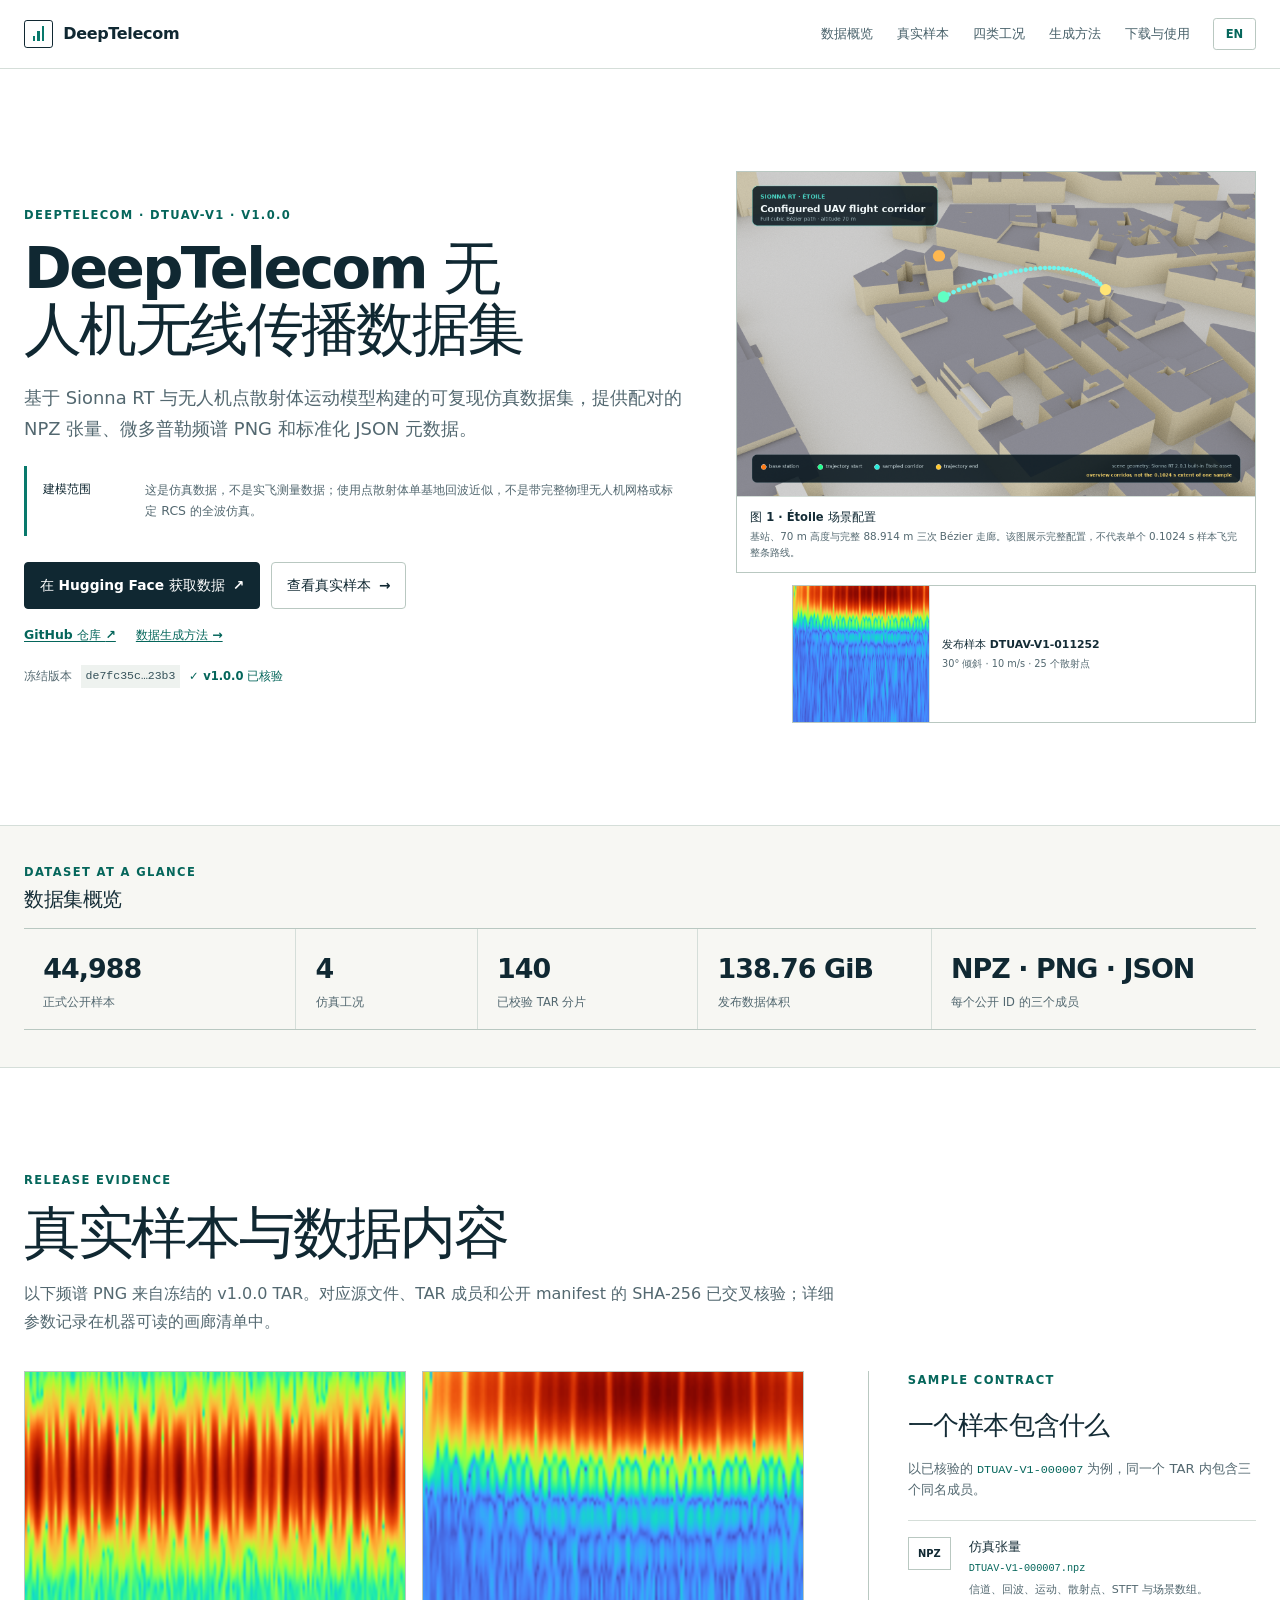
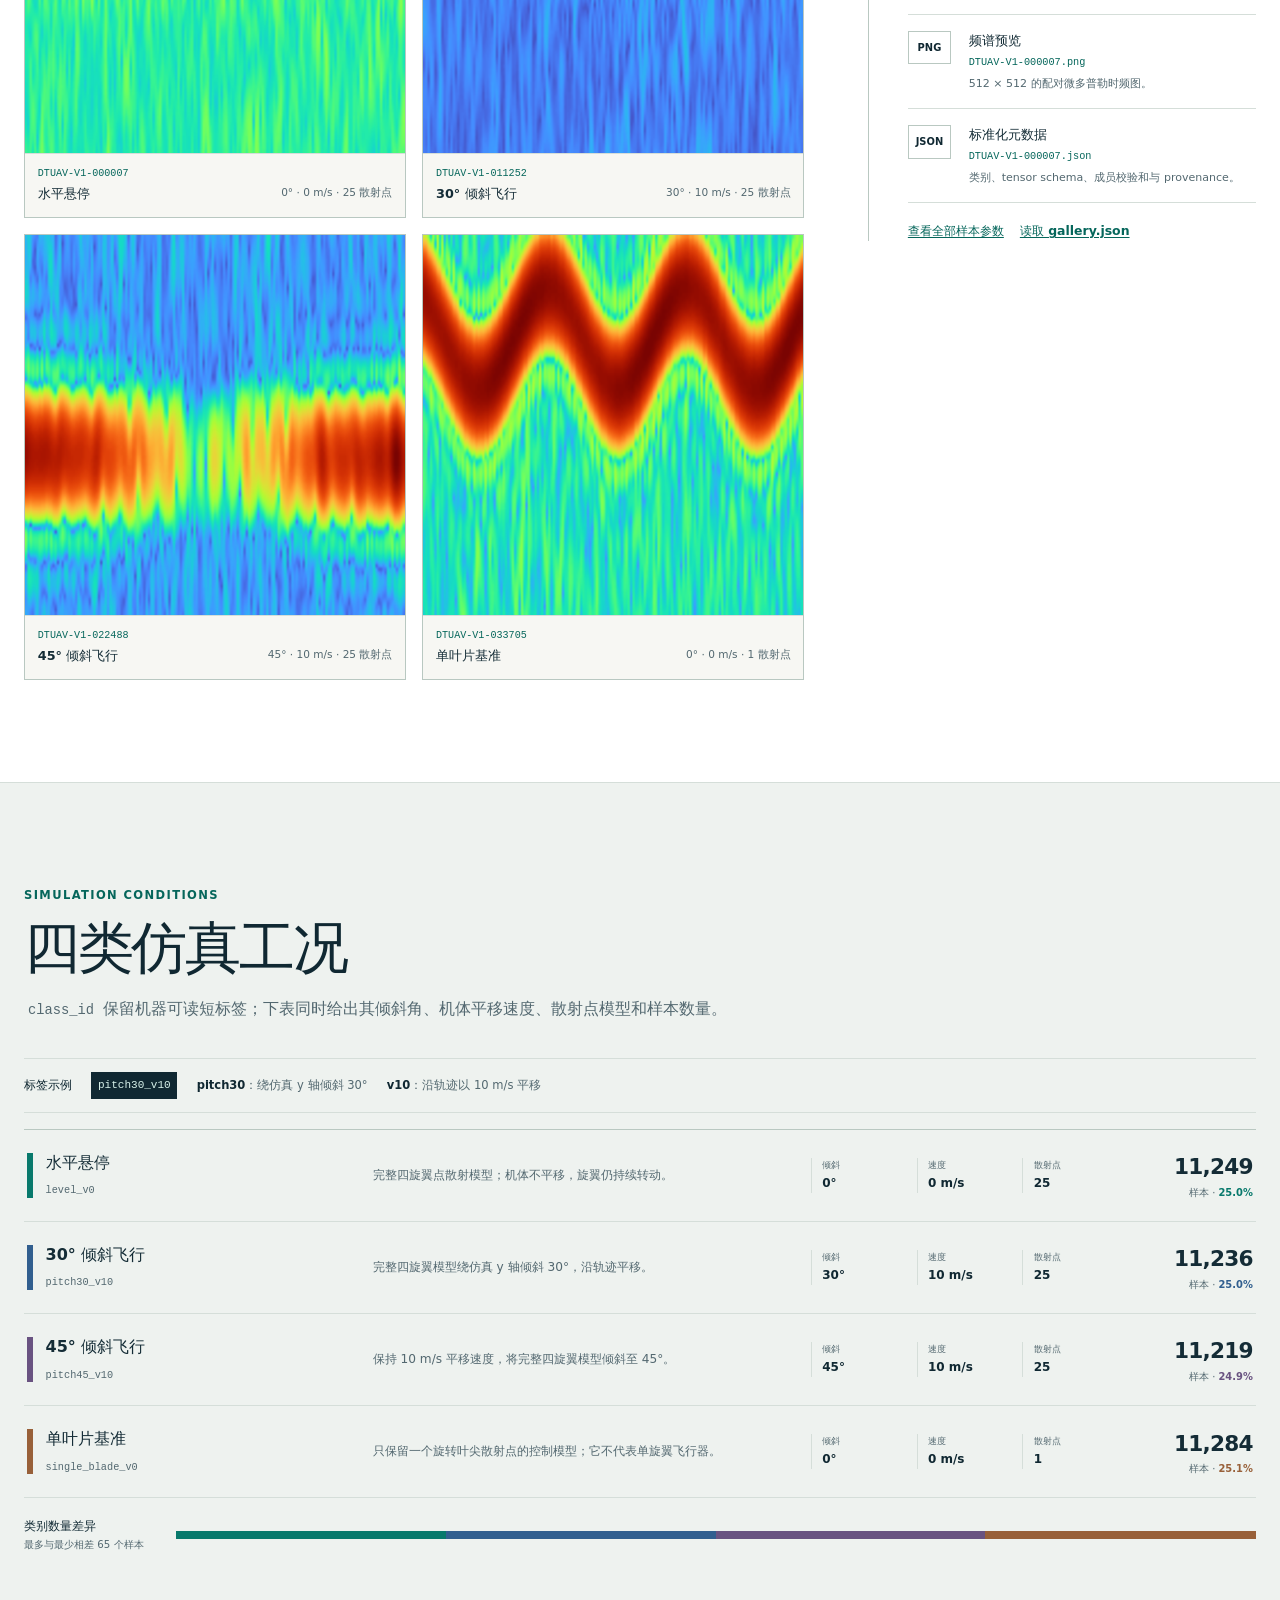
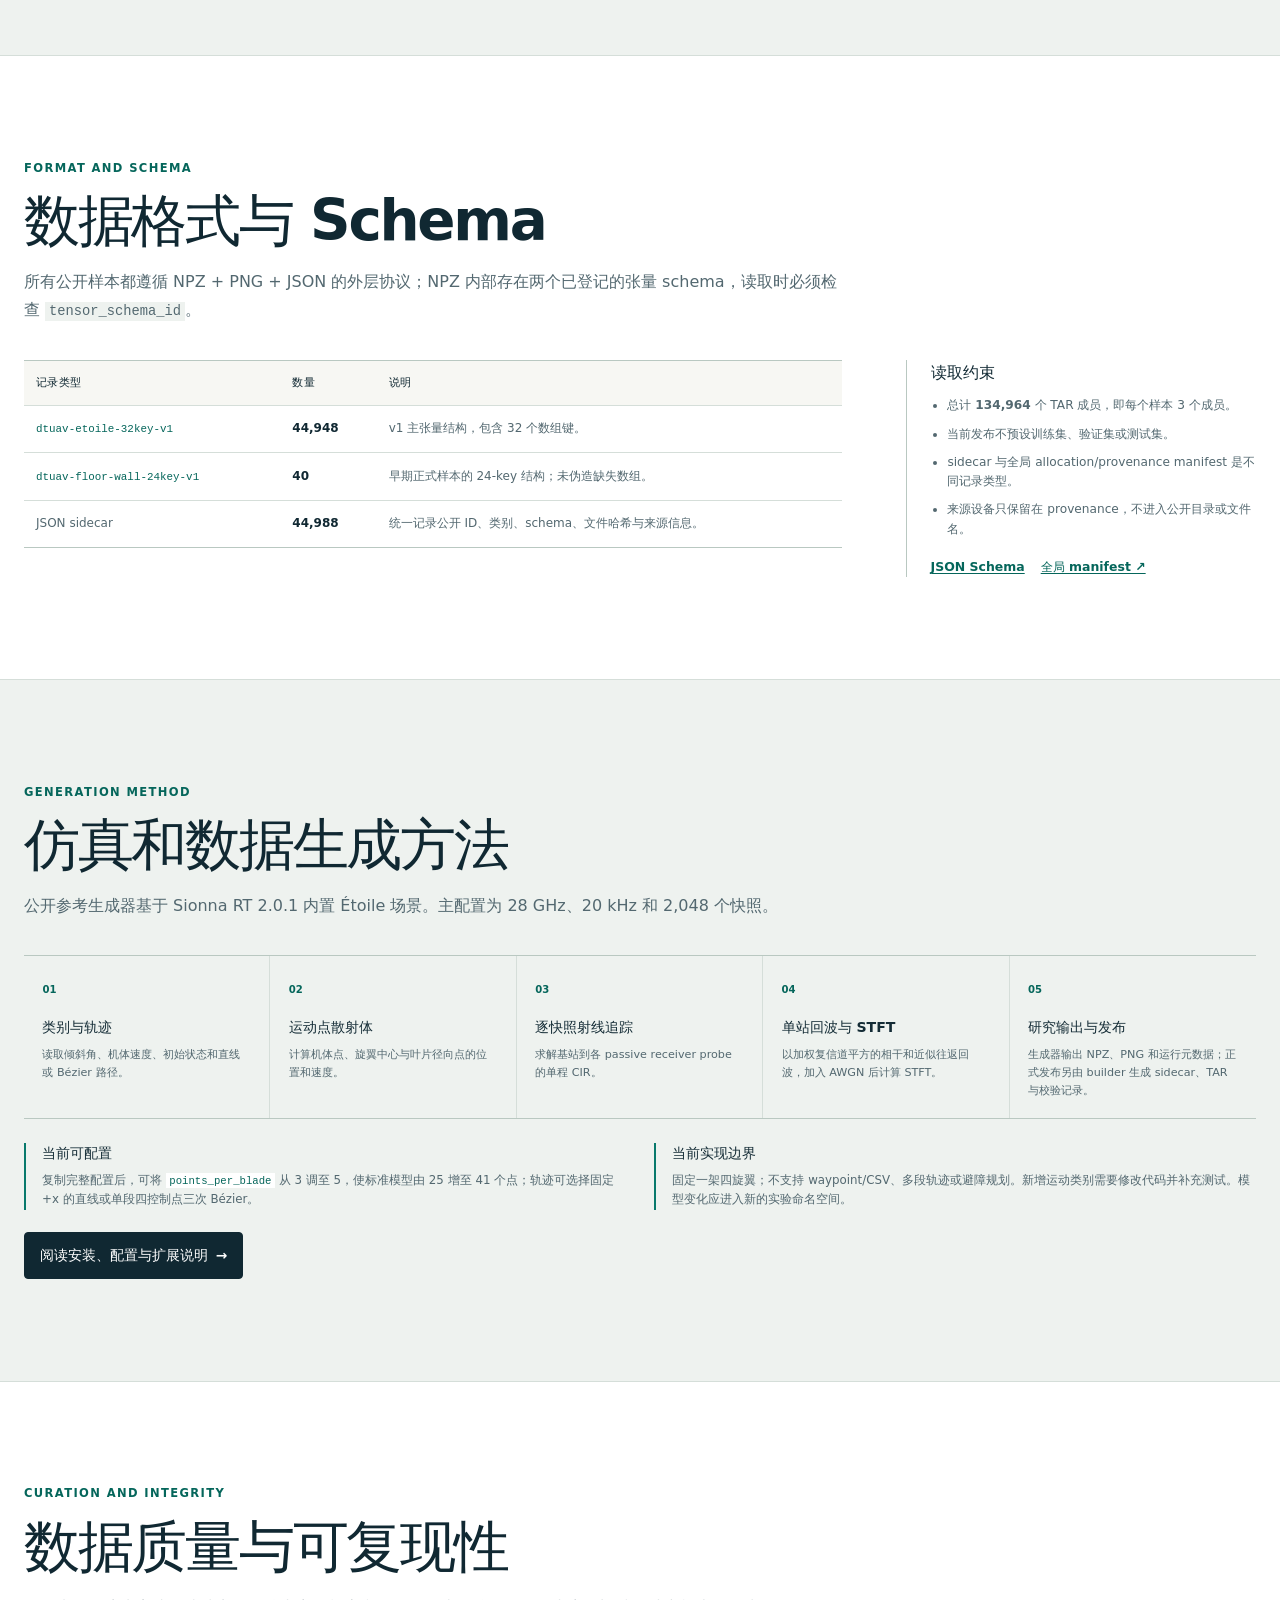
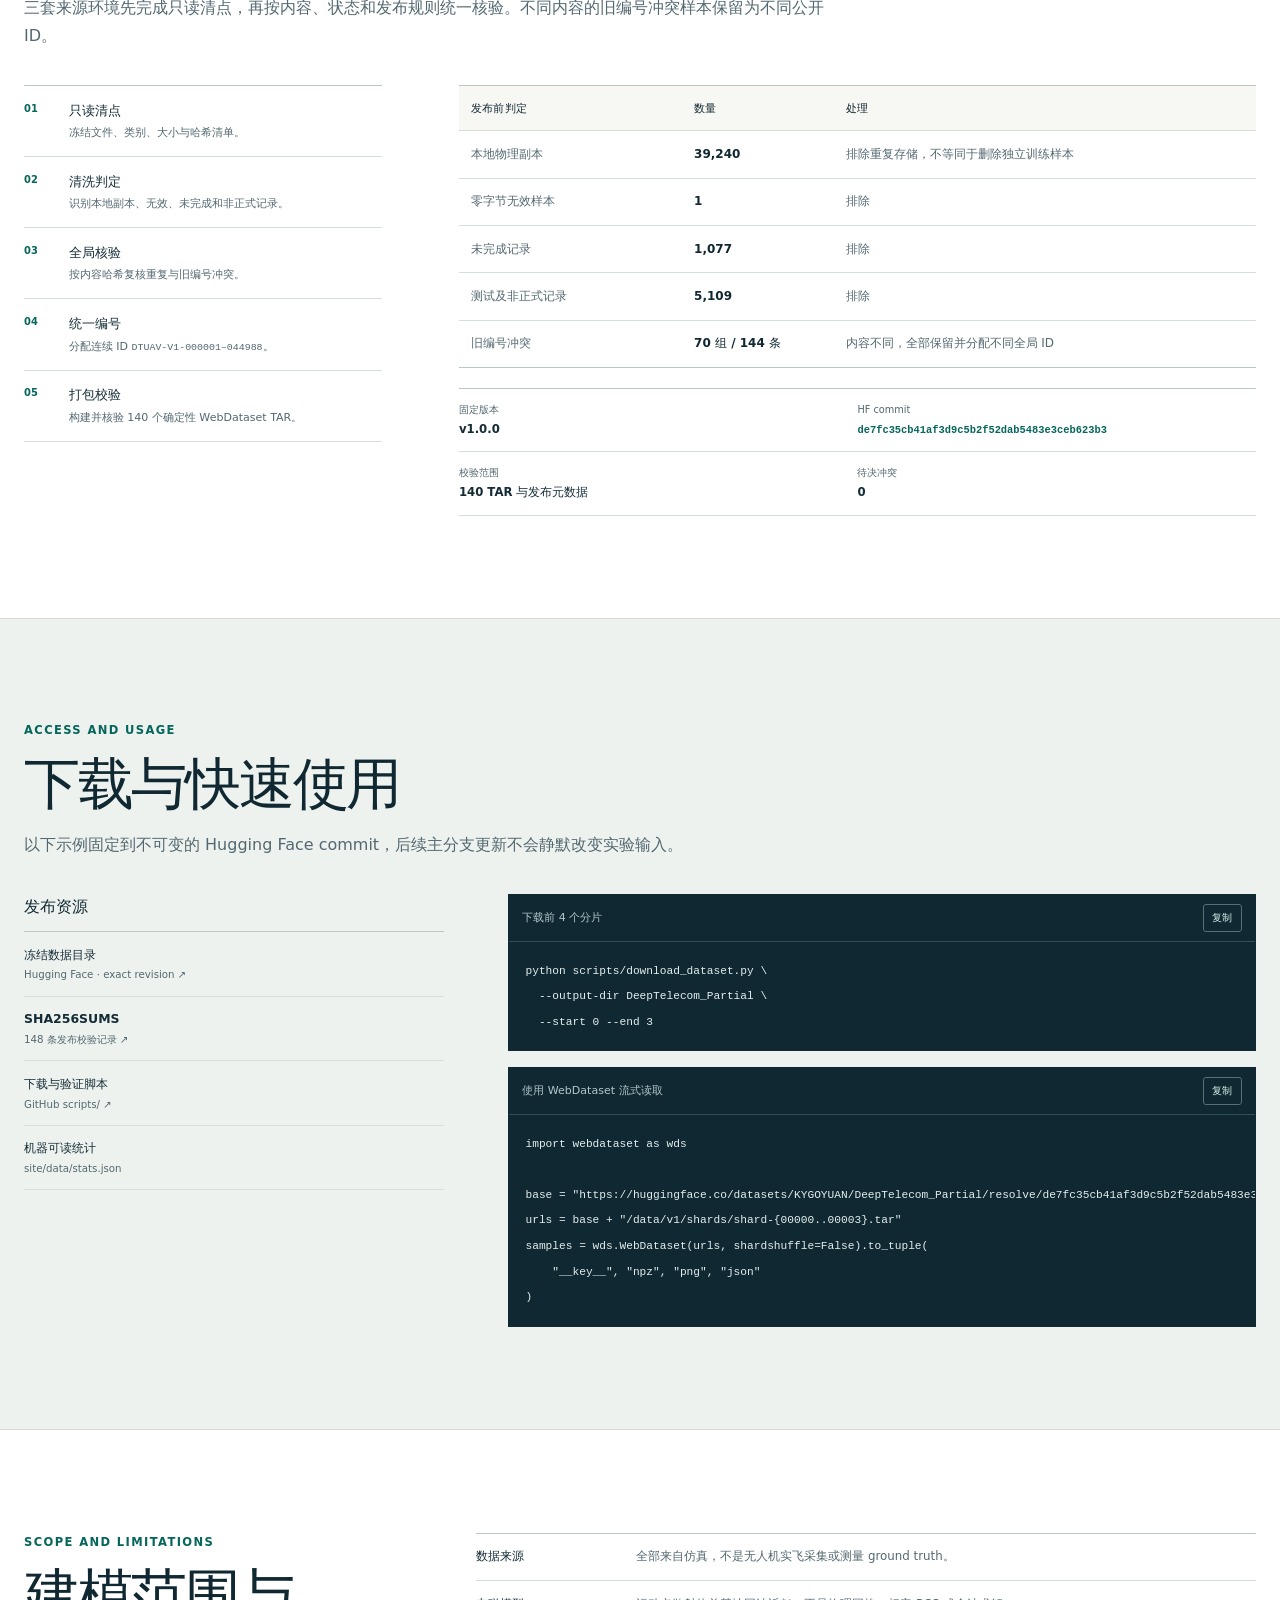
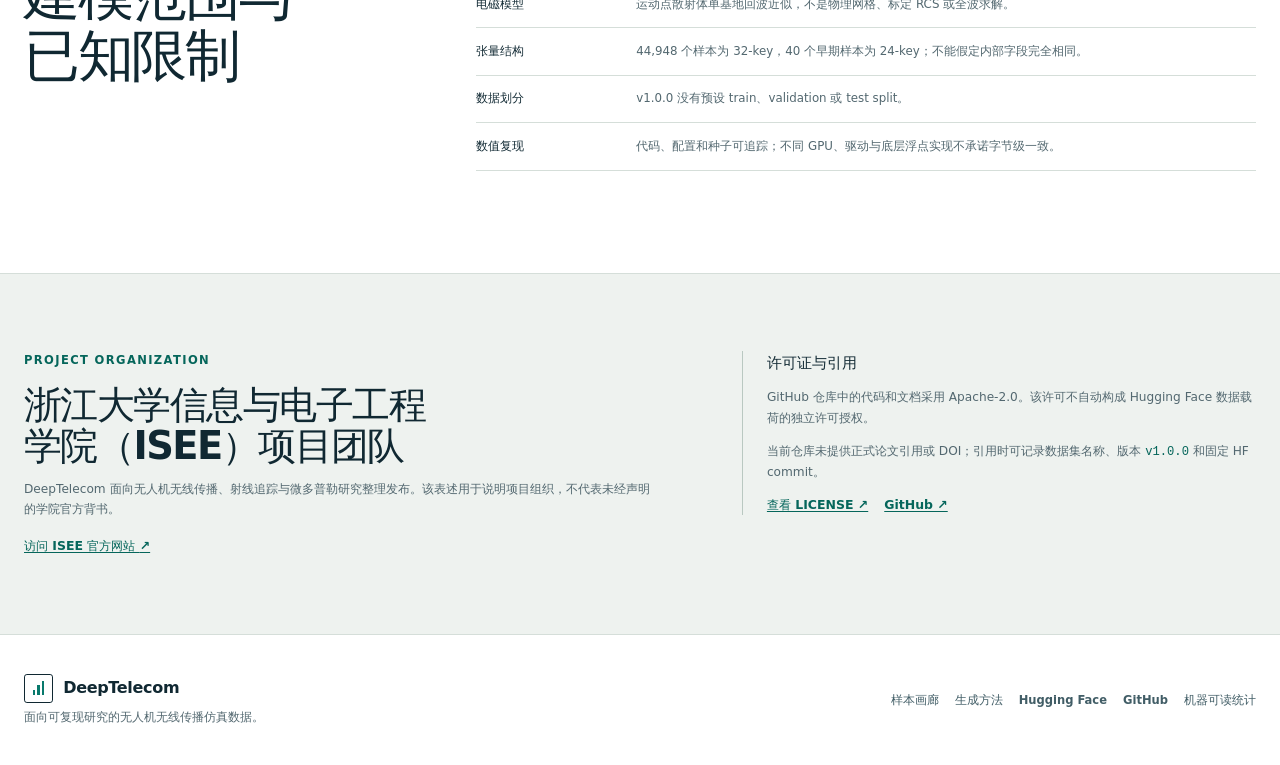
==== commit 1baf5911: "Redesign DeepTelecom research dataset site" ====
--- a/site/index.html
+++ b/site/index.html
@@ -3,14 +3,17 @@
   <head>
     <meta charset="utf-8">
     <meta name="viewport" content="width=device-width, initial-scale=1">
-    <meta name="description" content="DeepTelecom UAV Dataset v1：由浙江大学信息与电子工程学院团队整理发布的无人机无线传播仿真数据集，包含 44,988 个可追溯样本。">
+    <meta name="description" content="DeepTelecom UAV Dataset v1：包含 44,988 个配对 NPZ、微多普勒频谱 PNG 与标准化 JSON 元数据的无人机无线传播仿真数据集。">
     <link rel="canonical" href="https://kygoyuan2004.github.io/DeepTelecom_Partial/">
     <link rel="alternate" hreflang="zh-CN" href="https://kygoyuan2004.github.io/DeepTelecom_Partial/">
     <link rel="alternate" hreflang="en" href="https://kygoyuan2004.github.io/DeepTelecom_Partial/en/">
+    <link rel="alternate" hreflang="x-default" href="https://kygoyuan2004.github.io/DeepTelecom_Partial/">
+    <meta property="og:type" content="website">
     <meta property="og:title" content="DeepTelecom 无人机无线传播数据集">
     <meta property="og:description" content="44,988 个经过清洗、统一编号和完整性校验的无人机无线传播仿真样本。">
-    <meta property="og:image" content="https://kygoyuan2004.github.io/DeepTelecom_Partial/assets/images/samples/DTUAV-V1-033705.png">
-    <meta name="theme-color" content="#07151d">
+    <meta property="og:image" content="https://kygoyuan2004.github.io/DeepTelecom_Partial/assets/images/scenes/etoile-trajectory-overview.png">
+    <meta name="theme-color" content="#f7f7f3">
+    <link rel="icon" href="./assets/favicon.svg" type="image/svg+xml">
     <title>DeepTelecom 无人机无线传播数据集</title>
     <link rel="stylesheet" href="./assets/css/style.css">
     <script src="./assets/js/app.js" defer></script>
@@ -25,306 +28,328 @@
           <span>DeepTelecom</span>
         </a>
         <nav aria-label="主导航">
-          <a href="#work">整理工作</a>
+          <a href="#overview">数据概览</a>
+          <a href="#samples">真实样本</a>
           <a href="#conditions">四类工况</a>
-          <a href="./gallery/">样本画廊</a>
           <a href="./generation/">生成方法</a>
-          <a href="#quickstart">获取数据</a>
+          <a href="#quickstart">下载与使用</a>
         </nav>
         <a class="language-link" href="./en/" lang="en" aria-label="Switch to English">EN</a>
       </div>
     </header>
 
     <main id="main">
-      <section class="hero">
+      <section class="hero" aria-labelledby="hero-title">
         <div class="shell hero-grid">
           <div class="hero-copy">
-            <p class="eyebrow"><span class="status-dot"></span> 浙江大学信息与电子工程学院 · v1.0.0</p>
-            <h1>把分散的无人机传播仿真，整理成一个<span>可复现的数据集。</span></h1>
-            <p class="lede">
-              三套计算环境产生了大量分散的射线追踪结果。我们完成只读清点、清洗去重、冲突核验、
-              统一编号、标准化打包和逐分片校验，最终发布 44,988 个可追溯样本。
-            </p>
-            <div class="hero-tags">
-              <span>射线追踪仿真</span>
-              <span>统一公开命名空间</span>
-              <span>固定版本可校验</span>
+            <p class="eyebrow">DeepTelecom · DTUAV-V1 · v1.0.0</p>
+            <h1 id="hero-title">DeepTelecom 无人机无线传播数据集</h1>
+            <p class="lede">基于 Sionna RT 与无人机点散射体运动模型构建的可复现仿真数据集，提供配对的 NPZ 张量、微多普勒频谱 PNG 和标准化 JSON 元数据。</p>
+            <div class="model-boundary" role="note" aria-label="建模范围">
+              <strong>建模范围</strong>
+              <span>这是仿真数据，不是实飞测量数据；使用点散射体单基地回波近似，不是带完整物理无人机网格或标定 RCS 的全波仿真。</span>
             </div>
             <div class="actions">
-              <a class="button primary" href="https://huggingface.co/datasets/KYGOYUAN/DeepTelecom_Partial/tree/de7fc35cb41af3d9c5b2f52dab5483e3ceb623b3" rel="noreferrer">在 Hugging Face 获取 <span aria-hidden="true">↗</span></a>
-              <a class="button secondary" href="./gallery/">查看真实频谱样本 <span aria-hidden="true">→</span></a>
-            </div>
-            <div class="release-line">
-              <span>固定版本</span><code>de7fc35c…23b3</code><span class="verified-label">已核验</span>
-            </div>
-          </div>
-
-          <div class="release-visual" role="img" aria-label="三份来源清单经过审计、标准化和哈希校验，合并为一个 DTUAV-V1 数据集">
-            <div class="visual-glow"></div>
-            <div class="visual-topline"><span>分散生成结果</span><span>3 份只读清单</span></div>
-            <div class="source-stack" aria-hidden="true">
-              <div class="source-node"><b>01</b><span>样本输出</span><i></i></div>
-              <div class="source-node"><b>02</b><span>样本输出</span><i></i></div>
-              <div class="source-node"><b>03</b><span>样本输出</span><i></i></div>
-            </div>
-            <div class="pipeline-node" aria-hidden="true"><span>审计</span><i></i><span>标准化</span><i></i><span>哈希</span></div>
-            <div class="release-node">
-              <div class="release-node-head"><span>统一发布</span><b>v1.0.0</b></div>
-              <strong>DTUAV-V1</strong>
-              <p>000001 <span aria-hidden="true">→</span> 044988</p>
-              <div class="member-chips"><span>NPZ</span><span>PNG</span><span>JSON</span></div>
-              <small><i></i> 140 个已校验 WebDataset 分片</small>
-            </div>
-          </div>
-        </div>
-      </section>
-
-      <section class="stats-band" aria-label="数据集概况">
-        <div class="shell stats-grid">
-          <article><strong data-stat="samples">44,988</strong><span>正式公开样本</span></article>
-          <article><strong>4</strong><span>高度均衡的仿真工况</span></article>
-          <article><strong data-stat="shards">140</strong><span>完成校验的数据分片</span></article>
-          <article><strong data-stat="size">138.76 GiB</strong><span>正式发布数据体积</span></article>
-        </div>
-      </section>
-
-      <section class="section section-dark work-section" id="work">
-        <div class="shell">
-          <div class="section-heading on-dark">
-            <p class="kicker">我们完成了什么</p>
-            <h2>不是简单上传文件，<br>而是建立一条可复核的数据路径。</h2>
-            <p>公开数据中不再按计算设备分目录。来源只作为 provenance 保留在 manifest 中，所有样本进入同一个编号和分片体系。</p>
-          </div>
-
-          <ol class="process-grid">
-            <li><span class="step-number">01</span><div><h3>只读清点</h3><p>扫描三套计算环境，冻结文件、状态、类别、大小与哈希清单。</p></div></li>
-            <li><span class="step-number">02</span><div><h3>清洗判定</h3><p>区分正式样本、本地副本、未完成输出、测试任务和无效文件。</p></div></li>
-            <li><span class="step-number">03</span><div><h3>全局核验</h3><p>按内容哈希查重，人工规则复核旧编号相同但内容不同的样本。</p></div></li>
-            <li><span class="step-number">04</span><div><h3>统一格式</h3><p>分配连续公开 ID，为每个样本建立 NPZ + PNG + JSON 合同。</p></div></li>
-            <li><span class="step-number">05</span><div><h3>打包发布</h3><p>构建 140 个确定性 TAR，逐一验证 SHA-256、LFS 对象和提交链。</p></div></li>
+              <a class="button primary" href="https://huggingface.co/datasets/KYGOYUAN/DeepTelecom_Partial/tree/de7fc35cb41af3d9c5b2f52dab5483e3ceb623b3" rel="noreferrer">在 Hugging Face 获取数据 <span aria-hidden="true">↗</span></a>
+              <a class="button secondary" href="./gallery/">查看真实样本 <span aria-hidden="true">→</span></a>
+            </div>
+            <div class="hero-text-links" role="group" aria-label="项目资源">
+              <a href="https://github.com/kygoyuan2004/DeepTelecom_Partial" rel="noreferrer">GitHub 仓库 <span aria-hidden="true">↗</span></a>
+              <a href="./generation/">数据生成方法 <span aria-hidden="true">→</span></a>
+            </div>
+            <p class="release-line"><span>冻结版本</span><code>de7fc35c…23b3</code><span class="verified-label">v1.0.0 已核验</span></p>
+          </div>
+
+          <div class="hero-evidence">
+            <figure class="research-figure scene-figure">
+              <picture>
+                <source srcset="./assets/images/scenes/etoile-trajectory-overview.webp" type="image/webp">
+                <img src="./assets/images/scenes/etoile-trajectory-overview.png" width="1600" height="1000" alt="Sionna RT Étoile 城市场景中的基站与完整三次 Bézier 无人机飞行走廊" fetchpriority="high" decoding="async">
+              </picture>
+              <figcaption><strong>图 1 · Étoile 场景配置</strong><span>基站、70 m 高度与完整 88.914 m 三次 Bézier 走廊。该图展示完整配置，不代表单个 0.1024 s 样本飞完整条路线。</span></figcaption>
+            </figure>
+            <figure class="research-figure hero-spectrum">
+              <img src="./assets/images/samples/DTUAV-V1-011252.png" width="512" height="512" alt="正式样本 DTUAV-V1-011252 的 30 度倾斜飞行微多普勒频谱" decoding="async">
+              <figcaption><strong>发布样本 DTUAV-V1-011252</strong><span>30° 倾斜 · 10 m/s · 25 个散射点</span></figcaption>
+            </figure>
+          </div>
+        </div>
+      </section>
+
+      <section class="dataset-overview" id="overview" aria-labelledby="overview-title">
+        <div class="shell">
+          <div class="overview-heading">
+            <p class="kicker">Dataset at a glance</p>
+            <h2 id="overview-title">数据集概览</h2>
+          </div>
+          <dl class="metric-grid">
+            <div><dt data-stat="samples">44,988</dt><dd>正式公开样本</dd></div>
+            <div><dt>4</dt><dd>仿真工况</dd></div>
+            <div><dt data-stat="shards">140</dt><dd>已校验 TAR 分片</dd></div>
+            <div><dt data-stat="size">138.76 GiB</dt><dd>发布数据体积</dd></div>
+            <div><dt>NPZ · PNG · JSON</dt><dd>每个公开 ID 的三个成员</dd></div>
+          </dl>
+        </div>
+      </section>
+
+      <section class="section sample-section" id="samples" aria-labelledby="samples-title">
+        <div class="shell">
+          <div class="section-heading">
+            <p class="kicker">Release evidence</p>
+            <h2 id="samples-title">真实样本与数据内容</h2>
+            <p>以下频谱 PNG 来自冻结的 v1.0.0 TAR。对应源文件、TAR 成员和公开 manifest 的 SHA-256 已交叉核验；详细参数记录在机器可读的画廊清单中。</p>
+          </div>
+
+          <div class="sample-content-grid">
+            <div class="preview-grid" id="sample-previews" role="group" aria-label="四类正式发布样本">
+              <figure class="sample-preview">
+                <a href="./gallery/"><img src="./assets/images/samples/DTUAV-V1-000007.png" width="512" height="512" loading="lazy" alt="DTUAV-V1-000007 水平悬停微多普勒频谱"></a>
+                <figcaption><code>DTUAV-V1-000007</code><strong>水平悬停</strong><span>0° · 0 m/s · 25 散射点</span></figcaption>
+              </figure>
+              <figure class="sample-preview">
+                <a href="./gallery/"><img src="./assets/images/samples/DTUAV-V1-011252.png" width="512" height="512" loading="lazy" alt="DTUAV-V1-011252 三十度倾斜飞行微多普勒频谱"></a>
+                <figcaption><code>DTUAV-V1-011252</code><strong>30° 倾斜飞行</strong><span>30° · 10 m/s · 25 散射点</span></figcaption>
+              </figure>
+              <figure class="sample-preview">
+                <a href="./gallery/"><img src="./assets/images/samples/DTUAV-V1-022488.png" width="512" height="512" loading="lazy" alt="DTUAV-V1-022488 四十五度倾斜飞行微多普勒频谱"></a>
+                <figcaption><code>DTUAV-V1-022488</code><strong>45° 倾斜飞行</strong><span>45° · 10 m/s · 25 散射点</span></figcaption>
+              </figure>
+              <figure class="sample-preview">
+                <a href="./gallery/"><img src="./assets/images/samples/DTUAV-V1-033705.png" width="512" height="512" loading="lazy" alt="DTUAV-V1-033705 单叶片基准微多普勒频谱"></a>
+                <figcaption><code>DTUAV-V1-033705</code><strong>单叶片基准</strong><span>0° · 0 m/s · 1 散射点</span></figcaption>
+              </figure>
+            </div>
+
+            <aside class="sample-contract" aria-labelledby="contract-title">
+              <p class="kicker">Sample contract</p>
+              <h3 id="contract-title">一个样本包含什么</h3>
+              <p>以已核验的 <code>DTUAV-V1-000007</code> 为例，同一个 TAR 内包含三个同名成员。</p>
+              <ol class="member-list">
+                <li><span class="file-extension">NPZ</span><div><strong>仿真张量</strong><code>DTUAV-V1-000007.npz</code><p>信道、回波、运动、散射点、STFT 与场景数组。</p></div></li>
+                <li><span class="file-extension">PNG</span><div><strong>频谱预览</strong><code>DTUAV-V1-000007.png</code><p>512 × 512 的配对微多普勒时频图。</p></div></li>
+                <li><span class="file-extension">JSON</span><div><strong>标准化元数据</strong><code>DTUAV-V1-000007.json</code><p>类别、tensor schema、成员校验和与 provenance。</p></div></li>
+              </ol>
+              <div class="contract-links">
+                <a href="./gallery/">查看全部样本参数</a>
+                <a href="./data/gallery.json">读取 gallery.json</a>
+              </div>
+            </aside>
+          </div>
+        </div>
+      </section>
+
+      <section class="section conditions-section section-alt" id="conditions" aria-labelledby="conditions-title">
+        <div class="shell">
+          <div class="section-heading">
+            <p class="kicker">Simulation conditions</p>
+            <h2 id="conditions-title">四类仿真工况</h2>
+            <p><code>class_id</code> 保留机器可读短标签；下表同时给出其倾斜角、机体平移速度、散射点模型和样本数量。</p>
+          </div>
+
+          <div class="label-decoder" role="note" aria-label="pitch30_v10 标签解释">
+            <span>标签示例</span><code>pitch30_v10</code>
+            <span><strong>pitch30</strong>：绕仿真 y 轴倾斜 30°</span>
+            <span><strong>v10</strong>：沿轨迹以 10 m/s 平移</span>
+          </div>
+
+          <div class="condition-table" id="class-list">
+            <article class="condition-row level-card">
+              <div class="condition-name"><span class="condition-swatch" aria-hidden="true"></span><div><h3>水平悬停</h3><code>level_v0</code></div></div>
+              <p>完整四旋翼点散射模型；机体不平移，旋翼仍持续转动。</p>
+              <dl><div><dt>倾斜</dt><dd>0°</dd></div><div><dt>速度</dt><dd>0 m/s</dd></div><div><dt>散射点</dt><dd>25</dd></div></dl>
+              <div class="condition-count"><strong data-class-count="level_v0">11,249</strong><span>样本 · <b data-class-share="level_v0">25.0%</b></span></div>
+            </article>
+            <article class="condition-row pitch30-card">
+              <div class="condition-name"><span class="condition-swatch" aria-hidden="true"></span><div><h3>30° 倾斜飞行</h3><code>pitch30_v10</code></div></div>
+              <p>完整四旋翼模型绕仿真 y 轴倾斜 30°，沿轨迹平移。</p>
+              <dl><div><dt>倾斜</dt><dd>30°</dd></div><div><dt>速度</dt><dd>10 m/s</dd></div><div><dt>散射点</dt><dd>25</dd></div></dl>
+              <div class="condition-count"><strong data-class-count="pitch30_v10">11,236</strong><span>样本 · <b data-class-share="pitch30_v10">25.0%</b></span></div>
+            </article>
+            <article class="condition-row pitch45-card">
+              <div class="condition-name"><span class="condition-swatch" aria-hidden="true"></span><div><h3>45° 倾斜飞行</h3><code>pitch45_v10</code></div></div>
+              <p>保持 10 m/s 平移速度，将完整四旋翼模型倾斜至 45°。</p>
+              <dl><div><dt>倾斜</dt><dd>45°</dd></div><div><dt>速度</dt><dd>10 m/s</dd></div><div><dt>散射点</dt><dd>25</dd></div></dl>
+              <div class="condition-count"><strong data-class-count="pitch45_v10">11,219</strong><span>样本 · <b data-class-share="pitch45_v10">24.9%</b></span></div>
+            </article>
+            <article class="condition-row blade-card">
+              <div class="condition-name"><span class="condition-swatch" aria-hidden="true"></span><div><h3>单叶片基准</h3><code>single_blade_v0</code></div></div>
+              <p>只保留一个旋转叶尖散射点的控制模型；它不代表单旋翼飞行器。</p>
+              <dl><div><dt>倾斜</dt><dd>0°</dd></div><div><dt>速度</dt><dd>0 m/s</dd></div><div><dt>散射点</dt><dd>1</dd></div></dl>
+              <div class="condition-count"><strong data-class-count="single_blade_v0">11,284</strong><span>样本 · <b data-class-share="single_blade_v0">25.1%</b></span></div>
+            </article>
+          </div>
+
+          <div class="balance-panel">
+            <div><strong>类别数量差异</strong><span>最多与最少相差 65 个样本</span></div>
+            <div class="stacked-bar" role="img" aria-label="四类样本各占数据集约四分之一">
+              <i class="level" data-class-width="level_v0"></i><i class="pitch30" data-class-width="pitch30_v10"></i><i class="pitch45" data-class-width="pitch45_v10"></i><i class="blade" data-class-width="single_blade_v0"></i>
+            </div>
+          </div>
+        </div>
+      </section>
+
+      <section class="section format-section" id="contract" aria-labelledby="format-title">
+        <div class="shell">
+          <div class="section-heading">
+            <p class="kicker">Format and schema</p>
+            <h2 id="format-title">数据格式与 Schema</h2>
+            <p>所有公开样本都遵循 NPZ + PNG + JSON 的外层协议；NPZ 内部存在两个已登记的张量 schema，读取时必须检查 <code>tensor_schema_id</code>。</p>
+          </div>
+          <div class="format-layout">
+            <div class="table-wrap">
+              <table class="data-table">
+                <thead><tr><th>记录类型</th><th>数量</th><th>说明</th></tr></thead>
+                <tbody>
+                  <tr><td><code>dtuav-etoile-32key-v1</code></td><td>44,948</td><td>v1 主张量结构，包含 32 个数组键。</td></tr>
+                  <tr><td><code>dtuav-floor-wall-24key-v1</code></td><td>40</td><td>早期正式样本的 24-key 结构；未伪造缺失数组。</td></tr>
+                  <tr><td>JSON sidecar</td><td>44,988</td><td>统一记录公开 ID、类别、schema、文件哈希与来源信息。</td></tr>
+                </tbody>
+              </table>
+            </div>
+            <div class="format-notes">
+              <h3>读取约束</h3>
+              <ul>
+                <li>总计 <strong data-stat="members">134,964</strong> 个 TAR 成员，即每个样本 3 个成员。</li>
+                <li>当前发布不预设训练集、验证集或测试集。</li>
+                <li>sidecar 与全局 allocation/provenance manifest 是不同记录类型。</li>
+                <li>来源设备只保留在 provenance，不进入公开目录或文件名。</li>
+              </ul>
+              <div class="inline-links"><a href="./schemas/sample-v1.schema.json">JSON Schema</a><a href="https://huggingface.co/datasets/KYGOYUAN/DeepTelecom_Partial/blob/de7fc35cb41af3d9c5b2f52dab5483e3ceb623b3/manifests/v1/all_samples.jsonl.gz" rel="noreferrer">全局 manifest ↗</a></div>
+            </div>
+          </div>
+        </div>
+      </section>
+
+      <section class="section method-section section-alt" id="method" aria-labelledby="method-title">
+        <div class="shell">
+          <div class="section-heading">
+            <p class="kicker">Generation method</p>
+            <h2 id="method-title">仿真和数据生成方法</h2>
+            <p>公开参考生成器基于 Sionna RT 2.0.1 内置 Étoile 场景。主配置为 28 GHz、20 kHz 和 2,048 个快照。</p>
+          </div>
+          <ol class="method-steps">
+            <li><span>01</span><h3>类别与轨迹</h3><p>读取倾斜角、机体速度、初始状态和直线或 Bézier 路径。</p></li>
+            <li><span>02</span><h3>运动点散射体</h3><p>计算机体点、旋翼中心与叶片径向点的位置和速度。</p></li>
+            <li><span>03</span><h3>逐快照射线追踪</h3><p>求解基站到各 passive receiver probe 的单程 CIR。</p></li>
+            <li><span>04</span><h3>单站回波与 STFT</h3><p>以加权复信道平方的相干和近似往返回波，加入 AWGN 后计算 STFT。</p></li>
+            <li><span>05</span><h3>研究输出与发布</h3><p>生成器输出 NPZ、PNG 和运行元数据；正式发布另由 builder 生成 sidecar、TAR 与校验记录。</p></li>
           </ol>
-
-          <div class="audit-grid">
-            <article class="audit-card excluded-card">
-              <p class="audit-label"><span aria-hidden="true">−</span> 发布前排除</p>
-              <strong>只排除副本、非正式记录和不可用结果</strong>
-              <div class="audit-metrics">
-                <div><b>39,240</b><span>本地物理副本</span></div>
-                <div><b>1</b><span>零字节无效样本</span></div>
-                <div><b>1,077</b><span>未完成记录</span></div>
-                <div><b>5,109</b><span>测试及非正式记录</span></div>
-              </div>
-              <p class="fine-print">39,240 指同一数据在本地目录中的重复存储，并不代表删除了 39,240 个独立训练样本。</p>
-            </article>
-
-            <article class="audit-card retained-card">
-              <p class="audit-label"><span aria-hidden="true">+</span> 审慎保留</p>
-              <strong>内容不同的有效样本全部保留</strong>
-              <div class="conflict-number"><b>70</b><span>组旧编号冲突<br><small>共 144 条不同内容</small></span></div>
-              <p>这些记录复用了旧编号，但内容并不相同。我们为它们分配不同的全局 ID，没有静默覆盖或误删。</p>
-              <div class="audit-status"><span><i></i> 冻结候选跨来源重复：0</span><span><i></i> 待决冲突：0</span></div>
-            </article>
-          </div>
-        </div>
-      </section>
-
-      <section class="section conditions-section" id="conditions">
-        <div class="shell">
-          <div class="section-heading">
-            <p class="kicker">四类仿真工况</p>
-            <h2>保留机器标签，<br>更要讲清它代表什么。</h2>
-            <p>短标签仍作为 <code>class_id</code> 供程序读取；网页同时说明生成器中的倾斜角、机体平移速度与散射模型。</p>
-          </div>
-
-          <div class="label-decoder">
-            <span>标签怎么读</span><code>pitch30_v10</code>
-            <div><b>pitch30</b><small>绕仿真 y 轴倾斜 30°</small></div><i aria-hidden="true">+</i>
-            <div><b>v10</b><small>机体沿轨迹以 10 m/s 平移</small></div>
-          </div>
-
-          <div class="condition-grid" id="class-list">
-            <article class="condition-card level-card" data-class-id="level_v0">
-              <div class="condition-topline"><code>level_v0</code><span data-class-share="level_v0">25.0%</span></div>
-              <div class="attitude-figure" aria-hidden="true"><div class="reference-line"></div><div class="uav-silhouette level"></div><span>0°</span></div>
-              <h3>水平悬停 <small lang="en">Level hover</small></h3>
-              <p>完整四旋翼点散射模型，机体倾斜角为 0°、平移速度为 0 m/s；旋翼仍在转动，因此不是“完全静止”。</p>
-              <div class="condition-specs"><span>0° 倾斜</span><span>0 m/s</span><span>25 散射点</span></div>
-              <div class="condition-count"><strong data-class-count="level_v0">11,249</strong><span>个样本</span></div>
-            </article>
-
-            <article class="condition-card pitch30-card" data-class-id="pitch30_v10">
-              <div class="condition-topline"><code>pitch30_v10</code><span data-class-share="pitch30_v10">25.0%</span></div>
-              <div class="attitude-figure" aria-hidden="true"><div class="reference-line"></div><div class="uav-silhouette pitch-30"></div><span>30°</span></div>
-              <h3>30° 倾斜飞行 <small lang="en">30° pitched flight</small></h3>
-              <p>完整四旋翼模型绕仿真 y 轴倾斜 30°，机体沿轨迹以 10 m/s（36 km/h）平移，用于观察姿态与运动共同作用。</p>
-              <div class="condition-specs"><span>30° 倾斜</span><span>10 m/s</span><span>25 散射点</span></div>
-              <div class="condition-count"><strong data-class-count="pitch30_v10">11,236</strong><span>个样本</span></div>
-            </article>
-
-            <article class="condition-card pitch45-card" data-class-id="pitch45_v10">
-              <div class="condition-topline"><code>pitch45_v10</code><span data-class-share="pitch45_v10">24.9%</span></div>
-              <div class="attitude-figure" aria-hidden="true"><div class="reference-line"></div><div class="uav-silhouette pitch-45"></div><span>45°</span></div>
-              <h3>45° 倾斜飞行 <small lang="en">45° pitched flight</small></h3>
-              <p>在相同 10 m/s 速度下将完整四旋翼模型倾斜 45°，用于比较更大姿态变化下的无线传播特征。</p>
-              <div class="condition-specs"><span>45° 倾斜</span><span>10 m/s</span><span>25 散射点</span></div>
-              <div class="condition-count"><strong data-class-count="pitch45_v10">11,219</strong><span>个样本</span></div>
-            </article>
-
-            <article class="condition-card blade-card" data-class-id="single_blade_v0">
-              <div class="condition-topline"><code>single_blade_v0</code><span data-class-share="single_blade_v0">25.1%</span></div>
-              <div class="attitude-figure blade-figure" aria-hidden="true"><div class="blade-orbit"><i></i></div><span>1 个叶尖</span></div>
-              <h3>单叶片基准 <small lang="en">Isolated blade baseline</small></h3>
-              <p>仅保留一个旋转叶尖散射点的对照样本，用于隔离叶片效应；它不是一架“单桨无人机”。中心不发生平移。</p>
-              <div class="condition-specs"><span>0° 倾斜</span><span>0 m/s</span><span>1 散射点</span></div>
-              <div class="condition-count"><strong data-class-count="single_blade_v0">11,284</strong><span>个样本</span></div>
-            </article>
-          </div>
-
-          <div class="balance-panel">
-            <div class="balance-copy"><strong>类别高度均衡</strong><span>数量最多与最少的工况只相差 65 个样本。</span></div>
-            <div class="stacked-bar" role="img" aria-label="四类样本占总数据集的比例均约为四分之一">
-              <i class="level" data-class-width="level_v0"></i><i class="pitch30" data-class-width="pitch30_v10"></i><i class="pitch45" data-class-width="pitch45_v10"></i><i class="blade" data-class-width="single_blade_v0"></i>
-            </div>
-          </div>
-        </div>
-      </section>
-
-      <section class="section gallery-teaser section-tint">
-        <div class="shell gallery-teaser-grid">
-          <div class="teaser-copy">
-            <p class="kicker">真实发布样本</p>
-            <h2>每一张频谱图，<br>都有参数可查。</h2>
-            <p>示例直接来自 v1.0.0 正式 TAR。图片、NPZ 与公开 manifest 的 SHA-256 已交叉核验；画廊还展示真实 Étoile 城市场景、基站、完整 Bézier 走廊，以及从样本 NPZ 读取的机体飞行轨迹。</p>
-            <a class="text-button" href="./gallery/">进入样本画廊 <span aria-hidden="true">→</span></a>
-          </div>
-          <a class="spectra-mosaic" href="./gallery/" aria-label="查看四类频谱样本">
-            <figure><img src="./assets/images/samples/DTUAV-V1-000007.png" alt="水平悬停样本的微多普勒频谱" loading="lazy"><figcaption>水平悬停</figcaption></figure>
-            <figure><img src="./assets/images/samples/DTUAV-V1-011252.png" alt="30 度倾斜飞行样本的微多普勒频谱" loading="lazy"><figcaption>30° 倾斜</figcaption></figure>
-            <figure><img src="./assets/images/samples/DTUAV-V1-022488.png" alt="45 度倾斜飞行样本的微多普勒频谱" loading="lazy"><figcaption>45° 倾斜</figcaption></figure>
-            <figure><img src="./assets/images/samples/DTUAV-V1-033705.png" alt="单叶片基准样本的微多普勒频谱" loading="lazy"><figcaption>单叶片</figcaption></figure>
-          </a>
-        </div>
-      </section>
-
-      <section class="section method-section" id="method">
-        <div class="shell">
-          <div class="section-heading">
-            <p class="kicker">从仿真到数据</p>
-            <h2>一条透明、可修改的生成链路。</h2>
-            <p>核心生成代码与配置随仓库公开。研究者可以调整叶片散射点密度、叶片数、受支持的运动类别与 Bézier 轨迹，再生成遵循同一数据合同的新实验。</p>
-          </div>
-          <div class="method-flow" role="img" aria-label="数据生成流程：场景与基站、无人机运动、逐快照求解、回波与 STFT、样本与发布">
-            <div><span>01</span><b>场景与基站</b><small>Sionna RT · Étoile</small></div><i>→</i>
-            <div><span>02</span><b>无人机运动</b><small>姿态 · 旋翼 · 轨迹</small></div><i>→</i>
-            <div><span>03</span><b>逐快照求解</b><small>PathSolver · CIR</small></div><i>→</i>
-            <div><span>04</span><b>回波与 STFT</b><small>微多普勒频谱</small></div><i>→</i>
-            <div><span>05</span><b>样本与发布</b><small>NPZ · PNG · JSON</small></div>
-          </div>
-          <div class="method-cta">
-            <div><strong>不只告诉你“数据在哪”</strong><p>生成方法页解释环境安装、冒烟测试、参数含义，以及如何增加每叶片散射点和添加四控制点 Bézier 轨迹。</p></div>
-            <a class="button primary" href="./generation/">阅读生成与扩展指南 <span aria-hidden="true">→</span></a>
-          </div>
-        </div>
-      </section>
-
-      <section class="section section-tint" id="contract">
-        <div class="shell">
-          <div class="section-heading compact">
-            <p class="kicker">一个公开样本</p>
-            <h2>同一个 ID，三个同步成员。</h2>
-            <p>每个公开编号在同一 TAR 中对应数值张量、频谱预览和标准化元数据，三者使用相同 basename。</p>
-          </div>
-          <div class="sample-identity">
-            <div class="identity-card"><span>不可变公开编号</span><strong>DTUAV-V1-000001</strong><small>同名 · 同分片 · 可校验</small></div>
-            <div class="identity-connector" aria-hidden="true"><i></i><i></i><i></i></div>
-            <div class="contract-grid">
-              <article class="file-card"><div class="file-icon">NPZ</div><div><h3>仿真张量</h3><p>信道、回波、运动、散射点与场景数值数组。</p><code>DTUAV-V1-000001.npz</code></div></article>
-              <article class="file-card"><div class="file-icon image-icon">PNG</div><div><h3>频谱预览</h3><p>与张量配对的时频图，便于快速检查和质检。</p><code>DTUAV-V1-000001.png</code></div></article>
-              <article class="file-card"><div class="file-icon meta-icon">JSON</div><div><h3>样本元数据</h3><p>类别、schema、成员名、校验和与来源追踪。</p><code>DTUAV-V1-000001.json</code></div></article>
-            </div>
-          </div>
-          <div class="contract-footer">
-            <div class="member-total"><strong data-stat="members">134,964</strong><span>个 TAR 成员<br><small>44,988 × 3</small></span></div>
-            <div class="schema-summary">
-              <div><span class="schema-badge">主格式</span><strong>32-key 张量</strong><small>44,948 个样本</small></div>
-              <div><span class="schema-badge muted">早期兼容</span><strong>24-key 张量</strong><small>40 个样本；不伪造缺失字段</small></div>
-            </div>
-            <a class="text-link" href="./schemas/sample-v1.schema.json">查看 JSON Schema <span aria-hidden="true">→</span></a>
-          </div>
-        </div>
-      </section>
-
-      <section class="section shell" id="quickstart">
-        <div class="section-heading">
-          <p class="kicker">获取与使用</p>
-          <h2>完整下载，或者按需流式读取。</h2>
-          <p>示例固定到不可变提交，后续仓库更新不会悄悄改变你的实验。公开目录不含任何设备名称，也不预设训练、验证或测试划分。</p>
-        </div>
-        <div class="usage-layout">
-          <article class="layout-panel">
-            <div class="panel-heading"><span>公开目录</span><b>统一命名空间</b></div>
-            <pre class="tree"><span>data/v1/shards/</span>
-├── shard-00000.tar
-├── shard-00001.tar
-├── …
-└── shard-00139.tar
-
-manifests/v1/all_samples.jsonl.gz
-schemas/v1/sample.schema.json
-checksums/v1/SHA256SUMS</pre>
-            <p>可根据任务从统一 manifest 自行构造 split，来源设备不会进入公开路径或文件名。</p>
-          </article>
-          <div class="code-stack">
-            <article class="code-card"><div class="code-title"><span>使用 Python 下载</span><button type="button" class="copy-button" data-copy="download-code">复制</button></div><pre><code id="download-code">from huggingface_hub import snapshot_download
-
-root = snapshot_download(
-    repo_id="KYGOYUAN/DeepTelecom_Partial",
-    repo_type="dataset",
-    revision="de7fc35cb41af3d9c5b2f52dab5483e3ceb623b3",
+          <div class="method-details">
+            <div><h3>当前可配置</h3><p>复制完整配置后，可将 <code>points_per_blade</code> 从 3 调至 5，使标准模型由 25 增至 41 个点；轨迹可选择固定 +x 的直线或单段四控制点三次 Bézier。</p></div>
+            <div><h3>当前实现边界</h3><p>固定一架四旋翼；不支持 waypoint/CSV、多段轨迹或避障规划。新增运动类别需要修改代码并补充测试。模型变化应进入新的实验命名空间。</p></div>
+          </div>
+          <a class="button primary section-action" href="./generation/">阅读安装、配置与扩展说明 <span aria-hidden="true">→</span></a>
+        </div>
+      </section>
+
+      <section class="section quality-section" id="quality" aria-labelledby="quality-title">
+        <span id="work" class="anchor-alias" aria-hidden="true"></span>
+        <div class="shell">
+          <div class="section-heading">
+            <p class="kicker">Curation and integrity</p>
+            <h2 id="quality-title">数据质量与可复现性</h2>
+            <p>三套来源环境先完成只读清点，再按内容、状态和发布规则统一核验。不同内容的旧编号冲突样本保留为不同公开 ID。</p>
+          </div>
+          <div class="quality-layout">
+            <ol class="quality-timeline">
+              <li><span>01</span><div><h3>只读清点</h3><p>冻结文件、类别、大小与哈希清单。</p></div></li>
+              <li><span>02</span><div><h3>清洗判定</h3><p>识别本地副本、无效、未完成和非正式记录。</p></div></li>
+              <li><span>03</span><div><h3>全局核验</h3><p>按内容哈希复核重复与旧编号冲突。</p></div></li>
+              <li><span>04</span><div><h3>统一编号</h3><p>分配连续 ID <code>DTUAV-V1-000001–044988</code>。</p></div></li>
+              <li><span>05</span><div><h3>打包校验</h3><p>构建并核验 140 个确定性 WebDataset TAR。</p></div></li>
+            </ol>
+            <div class="quality-evidence">
+              <table class="data-table audit-table">
+                <thead><tr><th>发布前判定</th><th>数量</th><th>处理</th></tr></thead>
+                <tbody>
+                  <tr><td>本地物理副本</td><td>39,240</td><td>排除重复存储，不等同于删除独立训练样本</td></tr>
+                  <tr><td>零字节无效样本</td><td>1</td><td>排除</td></tr>
+                  <tr><td>未完成记录</td><td>1,077</td><td>排除</td></tr>
+                  <tr><td>测试及非正式记录</td><td>5,109</td><td>排除</td></tr>
+                  <tr><td>旧编号冲突</td><td>70 组 / 144 条</td><td>内容不同，全部保留并分配不同全局 ID</td></tr>
+                </tbody>
+              </table>
+              <dl class="version-record">
+                <div><dt>固定版本</dt><dd>v1.0.0</dd></div>
+                <div><dt>HF commit</dt><dd><code>de7fc35cb41af3d9c5b2f52dab5483e3ceb623b3</code></dd></div>
+                <div><dt>校验范围</dt><dd>140 TAR 与发布元数据</dd></div>
+                <div><dt>待决冲突</dt><dd>0</dd></div>
+              </dl>
+            </div>
+          </div>
+        </div>
+      </section>
+
+      <section class="section download-section section-alt" id="quickstart" aria-labelledby="download-title">
+        <div class="shell">
+          <div class="section-heading">
+            <p class="kicker">Access and usage</p>
+            <h2 id="download-title">下载与快速使用</h2>
+            <p>以下示例固定到不可变的 Hugging Face commit，后续主分支更新不会静默改变实验输入。</p>
+          </div>
+          <div class="download-layout">
+            <div class="release-resources">
+              <h3>发布资源</h3>
+              <ul>
+                <li><a href="https://huggingface.co/datasets/KYGOYUAN/DeepTelecom_Partial/tree/de7fc35cb41af3d9c5b2f52dab5483e3ceb623b3" rel="noreferrer"><strong>冻结数据目录</strong><span>Hugging Face · exact revision ↗</span></a></li>
+                <li><a href="https://huggingface.co/datasets/KYGOYUAN/DeepTelecom_Partial/blob/de7fc35cb41af3d9c5b2f52dab5483e3ceb623b3/checksums/v1/SHA256SUMS" rel="noreferrer"><strong>SHA256SUMS</strong><span>148 条发布校验记录 ↗</span></a></li>
+                <li><a href="https://github.com/kygoyuan2004/DeepTelecom_Partial/tree/main/scripts" rel="noreferrer"><strong>下载与验证脚本</strong><span>GitHub scripts/ ↗</span></a></li>
+                <li><a href="./data/stats.json"><strong>机器可读统计</strong><span>site/data/stats.json</span></a></li>
+              </ul>
+            </div>
+            <div class="code-stack">
+              <article class="code-card"><div class="code-title"><span>下载前 4 个分片</span><button type="button" class="copy-button" data-copy="download-code">复制</button></div><pre><code id="download-code">python scripts/download_dataset.py \
+  --output-dir DeepTelecom_Partial \
+  --start 0 --end 3</code></pre></article>
+              <article class="code-card"><div class="code-title"><span>使用 WebDataset 流式读取</span><button type="button" class="copy-button" data-copy="stream-code">复制</button></div><pre><code id="stream-code">import webdataset as wds
+
+base = "https://huggingface.co/datasets/KYGOYUAN/DeepTelecom_Partial/resolve/de7fc35cb41af3d9c5b2f52dab5483e3ceb623b3"
+urls = base + "/data/v1/shards/shard-{00000..00003}.tar"
+samples = wds.WebDataset(urls, shardshuffle=False).to_tuple(
+    "__key__", "npz", "png", "json"
 )</code></pre></article>
-            <article class="code-card"><div class="code-title"><span>使用 WebDataset 流式读取</span><button type="button" class="copy-button" data-copy="stream-code">复制</button></div><pre><code id="stream-code">import webdataset as wds
-
-base = "https://huggingface.co/datasets/KYGOYUAN/DeepTelecom_Partial/resolve/de7fc35cb41af3d9c5b2f52dab5483e3ceb623b3"
-urls = base + "/data/v1/shards/shard-{00000..00139}.tar"
-samples = wds.WebDataset(urls, shardshuffle=True).decode("pil")</code></pre></article>
-          </div>
-        </div>
-      </section>
-
-      <section class="section integrity-section" id="integrity">
-        <div class="shell integrity-grid">
+            </div>
+          </div>
+        </div>
+      </section>
+
+      <section class="section limits-section" id="limits" aria-labelledby="limits-title">
+        <div class="shell limits-layout">
+          <div class="section-heading">
+            <p class="kicker">Scope and limitations</p>
+            <h2 id="limits-title">建模范围与已知限制</h2>
+          </div>
+          <ul class="limits-list">
+            <li><strong>数据来源</strong><span>全部来自仿真，不是无人机实飞采集或测量 ground truth。</span></li>
+            <li><strong>电磁模型</strong><span>运动点散射体单基地回波近似，不是物理网格、标定 RCS 或全波求解。</span></li>
+            <li><strong>张量结构</strong><span>44,948 个样本为 32-key，40 个早期样本为 24-key；不能假定内部字段完全相同。</span></li>
+            <li><strong>数据划分</strong><span>v1.0.0 没有预设 train、validation 或 test split。</span></li>
+            <li><strong>数值复现</strong><span>代码、配置和种子可追踪；不同 GPU、驱动与底层浮点实现不承诺字节级一致。</span></li>
+          </ul>
+        </div>
+      </section>
+
+      <section class="institution-section" aria-labelledby="organization-title">
+        <div class="shell institution-grid">
           <div>
-            <p class="kicker light">版本与完整性</p>
-            <h2>可以追溯到每一个分片。</h2>
-            <p>manifest 将每个公开 ID 映射到具体分片；SHA-256 覆盖全部 140 个 TAR 和发布元数据；固定 tag 则锁定确切的 LFS 对象。</p>
-            <div class="integrity-actions">
-              <a class="button light-button" href="https://huggingface.co/datasets/KYGOYUAN/DeepTelecom_Partial/blob/de7fc35cb41af3d9c5b2f52dab5483e3ceb623b3/checksums/v1/SHA256SUMS" rel="noreferrer">查看 SHA256SUMS <span aria-hidden="true">↗</span></a>
-              <a class="button ghost-button" href="https://github.com/kygoyuan2004/DeepTelecom_Partial" rel="noreferrer">代码与文档 <span aria-hidden="true">↗</span></a>
-            </div>
-            <div class="verify-command"><code id="verify-code">sha256sum --check checksums/v1/SHA256SUMS</code><button type="button" class="copy-button" data-copy="verify-code">复制</button></div>
-          </div>
-          <dl class="release-card">
-            <div><dt>发布版本</dt><dd><span class="release-pill">v1.0.0</span></dd></div>
-            <div><dt>公开编号</dt><dd>DTUAV-V1-000001 → 044988</dd></div>
-            <div><dt>数据体积</dt><dd>140 TAR · 148,989,562,880 bytes</dd></div>
-            <div><dt>划分策略</dt><dd>不预设；由任务定义 split</dd></div>
-            <div class="commit-row"><dt>HF commit</dt><dd><code>de7fc35cb41af3d9c5b2f52dab5483e3ceb623b3</code></dd></div>
-          </dl>
-        </div>
-      </section>
-
-      <section class="institution-section">
-        <div class="shell institution-grid">
-          <div class="institution-mark" aria-hidden="true">ZJU<br><span>ISEE</span></div>
-          <div><p class="kicker">项目组织</p><h2>浙江大学信息与电子工程学院</h2><p lang="en">College of Information Science and Electronic Engineering, Zhejiang University</p></div>
-          <div class="institution-note"><p>DeepTelecom 由学院团队面向无人机无线传播、射线追踪与微多普勒研究整理发布。网站只陈述本项目工作，不代表未经声明的学院官方背书。</p><a href="https://www.isee.zju.edu.cn/" rel="noreferrer">访问 ISEE 官网 <span aria-hidden="true">↗</span></a></div>
+            <p class="kicker">Project organization</p>
+            <h2 id="organization-title">浙江大学信息与电子工程学院（ISEE）项目团队</h2>
+            <p>DeepTelecom 面向无人机无线传播、射线追踪与微多普勒研究整理发布。该表述用于说明项目组织，不代表未经声明的学院官方背书。</p>
+            <a class="text-link" href="https://www.isee.zju.edu.cn/" rel="noreferrer">访问 ISEE 官方网站 <span aria-hidden="true">↗</span></a>
+          </div>
+          <div class="license-note">
+            <h3>许可证与引用</h3>
+            <p>GitHub 仓库中的代码和文档采用 Apache-2.0。该许可不自动构成 Hugging Face 数据载荷的独立许可授权。</p>
+            <p>当前仓库未提供正式论文引用或 DOI；引用时可记录数据集名称、版本 <code>v1.0.0</code> 和固定 HF commit。</p>
+            <div class="inline-links"><a href="https://github.com/kygoyuan2004/DeepTelecom_Partial/blob/main/LICENSE" rel="noreferrer">查看 LICENSE ↗</a><a href="https://github.com/kygoyuan2004/DeepTelecom_Partial" rel="noreferrer">GitHub ↗</a></div>
+          </div>
         </div>
       </section>
     </main>
 
     <footer>
       <div class="shell footer-wrap">
-        <div><a class="brand footer-brand" href="./"><span class="brand-mark" aria-hidden="true"><i></i><i></i><i></i></span><span>DeepTelecom</span></a><p>面向可复现研究的无人机无线传播数据。</p></div>
+        <div><a class="brand footer-brand" href="./"><span class="brand-mark" aria-hidden="true"><i></i><i></i><i></i></span><span>DeepTelecom</span></a><p>面向可复现研究的无人机无线传播仿真数据。</p></div>
         <div class="footer-links"><a href="./gallery/">样本画廊</a><a href="./generation/">生成方法</a><a href="https://huggingface.co/datasets/KYGOYUAN/DeepTelecom_Partial/tree/de7fc35cb41af3d9c5b2f52dab5483e3ceb623b3" rel="noreferrer">Hugging Face</a><a href="https://github.com/kygoyuan2004/DeepTelecom_Partial" rel="noreferrer">GitHub</a><a href="./data/stats.json">机器可读统计</a></div>
       </div>
     </footer>
--- a/site/assets/css/style.css
+++ b/site/assets/css/style.css
@@ -1,502 +1,510 @@
 :root {
-  --ink: #102c35;
-  --ink-soft: #58717a;
-  --paper: #f3f7f5;
-  --paper-deep: #e9f0ed;
+  --ink: #142c36;
+  --ink-soft: #536870;
+  --paper: #f7f7f3;
+  --paper-alt: #eef2ef;
   --white: #ffffff;
-  --navy: #07151d;
-  --navy-soft: #0d232c;
-  --navy-line: #1d3b44;
-  --teal: #00826b;
-  --teal-dark: #006b58;
-  --mint: #6ee7c4;
-  --mint-pale: #dff8ef;
-  --blue: #2468c7;
-  --violet: #6646b8;
-  --orange: #b35420;
-  --line: #d8e4df;
-  --shadow: 0 1.5rem 4.5rem rgba(14, 45, 52, .11);
-  --shadow-small: 0 .8rem 2rem rgba(14, 45, 52, .07);
-  --radius: 1.35rem;
-  font-family: Inter, "Noto Sans SC", "PingFang SC", "Microsoft YaHei", ui-sans-serif, system-ui, -apple-system, BlinkMacSystemFont, "Segoe UI", sans-serif;
+  --navy: #102832;
+  --navy-soft: #173640;
+  --navy-line: #31515a;
+  --teal: #08796c;
+  --teal-dark: #05665b;
+  --teal-pale: #e2f1ed;
+  --blue: #315f8f;
+  --violet: #695381;
+  --orange: #986039;
+  --line: #d5ded9;
+  --line-strong: #b9c8c1;
+  --shadow-small: 0 .35rem 1.25rem rgba(16, 40, 50, .08);
+  --radius: .45rem;
   color: var(--ink);
   background: var(--paper);
+  font-family: Inter, "Noto Sans SC", "PingFang SC", "Microsoft YaHei", ui-sans-serif, system-ui, -apple-system, BlinkMacSystemFont, "Segoe UI", sans-serif;
   font-synthesis: none;
 }
 
 * { box-sizing: border-box; }
 html { scroll-behavior: smooth; }
-body { margin: 0; overflow-x: hidden; background: var(--paper); }
-body::selection { background: var(--mint); color: var(--navy); }
+body { margin: 0; overflow-x: hidden; background: var(--paper); color: var(--ink); font-size: 1rem; line-height: 1.6; }
+body::selection { background: #bce2d8; color: var(--navy); }
 a { color: inherit; }
-img { display: block; max-width: 100%; }
+img { display: block; max-width: 100%; height: auto; }
+picture { display: block; }
+figure, dl { margin: 0; }
 button, code, pre { font: inherit; }
-h1, h2, h3, p { text-wrap: pretty; }
+code, pre { font-family: ui-monospace, SFMono-Regular, Menlo, Consolas, monospace; }
+h1, h2 { text-wrap: balance; }
+h1, h2, h3, p { overflow-wrap: break-word; }
 
 .skip-link {
   position: fixed; top: .75rem; left: .75rem; z-index: 100;
-  padding: .75rem 1rem; transform: translateY(-160%); border-radius: .55rem;
-  background: var(--white); color: var(--navy); font-weight: 800;
+  padding: .7rem .9rem; transform: translateY(-180%);
+  border: 2px solid var(--teal); background: var(--white); color: var(--navy); font-weight: 800;
 }
 .skip-link:focus { transform: translateY(0); }
-.shell { width: min(1180px, calc(100% - 3rem)); margin-inline: auto; }
+.shell { width: min(1260px, calc(100% - 3rem)); margin-inline: auto; }
+.anchor-alias { position: absolute; top: -6rem; }
 
 .site-header {
-  position: sticky; top: 0; z-index: 40; color: #dbe9eb;
-  border-bottom: 1px solid rgba(255,255,255,.08); background: rgba(7,21,29,.9);
-  backdrop-filter: blur(18px); -webkit-backdrop-filter: blur(18px);
-}
-.nav-wrap { display: flex; min-height: 4.35rem; align-items: center; gap: 1.5rem; }
-.brand { display: inline-flex; flex: 0 0 auto; align-items: center; gap: .72rem; color: #fff; font-weight: 850; letter-spacing: -.025em; text-decoration: none; }
-.brand-mark { position: relative; display: flex; width: 2.05rem; height: 2.05rem; align-items: flex-end; justify-content: center; gap: .14rem; padding-bottom: .46rem; border-radius: .58rem; background: var(--mint); }
-.brand-mark i { display: block; width: .18rem; border-radius: .2rem; background: var(--navy); }
-.brand-mark i:nth-child(1) { height: .36rem; }
-.brand-mark i:nth-child(2) { height: .72rem; }
-.brand-mark i:nth-child(3) { height: 1.05rem; }
-nav { display: flex; flex: 1; align-items: center; justify-content: flex-end; gap: clamp(.8rem, 2.2vw, 1.65rem); }
-nav a { color: #a9c0c6; font-size: .88rem; font-weight: 700; text-decoration: none; white-space: nowrap; }
-nav a:hover, nav a:focus-visible { color: #fff; }
-.language-link { display: inline-grid; min-width: 2.55rem; min-height: 2rem; place-items: center; border: 1px solid #31505a; border-radius: 2rem; color: var(--mint); font-size: .72rem; font-weight: 900; text-decoration: none; }
-.language-link:hover { border-color: var(--mint); background: rgba(110,231,196,.08); }
-.button:focus-visible, .copy-button:focus-visible, a:focus-visible { outline: 3px solid var(--mint); outline-offset: 3px; }
-
-.hero { position: relative; overflow: hidden; background: radial-gradient(circle at 70% 12%, rgba(110,231,196,.16), transparent 28rem), var(--paper); }
-.hero::before { content: ""; position: absolute; inset: 0; opacity: .36; background-image: linear-gradient(rgba(7,21,29,.045) 1px, transparent 1px), linear-gradient(90deg, rgba(7,21,29,.045) 1px, transparent 1px); background-size: 4rem 4rem; mask-image: linear-gradient(to bottom, #000, transparent 88%); }
-.hero-grid { position: relative; display: grid; min-height: 42rem; grid-template-columns: minmax(0, 1.16fr) minmax(22rem, .84fr); align-items: center; gap: clamp(3rem, 7vw, 6.5rem); padding-block: clamp(4.7rem, 9vw, 7.5rem); }
-.eyebrow, .kicker { margin: 0 0 1rem; color: var(--teal); font-size: .76rem; font-weight: 900; letter-spacing: .12em; text-transform: uppercase; }
-.status-dot { display: inline-block; width: .5rem; height: .5rem; margin-right: .45rem; border-radius: 50%; background: var(--teal); box-shadow: 0 0 0 .3rem rgba(0,157,127,.13); }
-h1 { max-width: 13ch; margin: 0; font-size: clamp(3.3rem, 6.3vw, 6rem); line-height: 1; letter-spacing: -.065em; }
-h1 span, h1 em { display: block; color: var(--teal-dark); font-style: normal; }
-.lede { max-width: 43rem; margin: 1.65rem 0 0; color: var(--ink-soft); font-size: clamp(1.04rem, 1.8vw, 1.2rem); line-height: 1.85; }
-.hero-tags { display: flex; flex-wrap: wrap; gap: .55rem; margin-top: 1.35rem; }
-.hero-tags span { padding: .38rem .62rem; border: 1px solid #cfe0db; border-radius: 2rem; background: rgba(255,255,255,.55); color: #49666e; font-size: .72rem; font-weight: 750; }
-.actions { display: flex; flex-wrap: wrap; gap: .8rem; margin-top: 2rem; }
-.button { display: inline-flex; min-height: 3.15rem; align-items: center; justify-content: center; gap: .55rem; padding: .75rem 1rem; border: 1px solid transparent; border-radius: .72rem; font-weight: 850; text-decoration: none; transition: transform .2s ease, box-shadow .2s ease, background .2s ease; }
-.button:hover { transform: translateY(-2px); }
-.primary { background: var(--navy); color: #fff; box-shadow: 0 .8rem 2rem rgba(7,21,29,.18); }
-.primary:hover { box-shadow: 0 1rem 2.4rem rgba(7,21,29,.25); }
-.secondary { border-color: var(--line); background: rgba(255,255,255,.75); }
-.release-line { display: flex; flex-wrap: wrap; align-items: center; gap: .65rem; margin-top: 1.2rem; color: var(--ink-soft); font-size: .76rem; }
-.release-line code { padding: .3rem .48rem; border-radius: .4rem; background: #e4ece9; color: #284b54; }
-.verified-label { display: inline-flex; align-items: center; gap: .3rem; color: var(--teal-dark); font-weight: 850; }
-.verified-label::before { content: "✓"; display: grid; width: 1rem; height: 1rem; place-items: center; border-radius: 50%; background: var(--teal); color: #fff; font-size: .62rem; }
-
-.release-visual { position: relative; min-height: 33rem; overflow: hidden; padding: 1.4rem; border: 1px solid #173740; border-radius: 2rem; background: var(--navy); color: #dff4f2; box-shadow: 0 2rem 6rem rgba(7,21,29,.25); }
-.release-visual::before { content: ""; position: absolute; inset: 0; opacity: .18; background-image: linear-gradient(#5f8790 1px, transparent 1px), linear-gradient(90deg, #5f8790 1px, transparent 1px); background-size: 2.8rem 2.8rem; mask-image: linear-gradient(to bottom, transparent, #000 18%, #000 78%, transparent); }
-.visual-glow { position: absolute; width: 16rem; height: 16rem; right: -6rem; bottom: -6rem; border-radius: 50%; background: rgba(110,231,196,.15); box-shadow: 0 0 7rem rgba(110,231,196,.35); }
-.visual-topline { position: relative; display: flex; justify-content: space-between; color: #75959c; font-size: .66rem; font-weight: 800; letter-spacing: .09em; text-transform: uppercase; }
-.source-stack { position: relative; display: grid; gap: .55rem; width: 46%; margin-top: 3.2rem; }
-.source-node { display: grid; grid-template-columns: 2.15rem 1fr .45rem; align-items: center; gap: .6rem; min-height: 3.1rem; padding: .65rem .75rem; border: 1px solid #23444d; border-radius: .72rem; background: rgba(13,35,44,.9); }
-.source-node b { display: grid; width: 1.75rem; height: 1.75rem; place-items: center; border-radius: .45rem; background: #17343d; color: var(--mint); font-size: .65rem; }
-.source-node span { color: #a8c1c5; font-size: .72rem; }
-.source-node i { width: .4rem; height: .4rem; border-radius: 50%; background: var(--mint); box-shadow: 0 0 .8rem var(--mint); }
-.pipeline-node { position: relative; display: flex; align-items: center; justify-content: center; gap: .55rem; width: 88%; margin: 1.35rem auto; color: #7c9ba1; font-size: .62rem; font-weight: 800; text-transform: uppercase; }
-.pipeline-node::before, .pipeline-node::after { content: ""; height: 1px; flex: 1; background: linear-gradient(90deg, transparent, #315660); }
-.pipeline-node::after { background: linear-gradient(90deg, #315660, transparent); }
-.pipeline-node i { width: .2rem; height: .2rem; border-radius: 50%; background: #436670; }
-.release-node { position: relative; margin-left: 23%; padding: 1.3rem; border: 1px solid rgba(110,231,196,.42); border-radius: 1.1rem; background: linear-gradient(145deg, rgba(27,69,70,.9), rgba(11,31,39,.96)); box-shadow: 0 1rem 3rem rgba(0,0,0,.25); }
-.release-node-head { display: flex; align-items: center; justify-content: space-between; color: #91adaa; font-size: .66rem; }
-.release-node-head b { padding: .25rem .42rem; border-radius: 2rem; background: var(--mint); color: var(--navy); font-size: .6rem; }
-.release-node > strong { display: block; margin-top: .75rem; font-family: ui-monospace, SFMono-Regular, Menlo, Consolas, monospace; font-size: clamp(1.5rem, 4vw, 2.25rem); letter-spacing: -.04em; }
-.release-node > p { margin: .25rem 0 1rem; color: #82a8a8; font-family: ui-monospace, SFMono-Regular, Menlo, Consolas, monospace; font-size: .76rem; }
-.member-chips { display: flex; gap: .4rem; }
-.member-chips span { padding: .3rem .48rem; border: 1px solid #3a6263; border-radius: .35rem; color: var(--mint); font-family: ui-monospace, SFMono-Regular, Menlo, Consolas, monospace; font-size: .61rem; font-weight: 850; }
-.release-node small { display: flex; align-items: center; gap: .45rem; margin-top: 1rem; color: #9bb8b5; font-size: .66rem; }
-.release-node small i { width: .42rem; height: .42rem; border-radius: 50%; background: var(--mint); box-shadow: 0 0 .65rem var(--mint); }
-
-.stats-band { border-block: 1px solid var(--line); background: var(--white); }
-.stats-grid { display: grid; grid-template-columns: repeat(4, 1fr); }
-.stats-grid article { padding: 1.7rem 1.5rem; border-right: 1px solid var(--line); }
-.stats-grid article:first-child { border-left: 1px solid var(--line); }
-.stats-grid strong { display: block; font-size: clamp(1.55rem, 3vw, 2.25rem); letter-spacing: -.045em; font-variant-numeric: tabular-nums; }
-.stats-grid span { color: var(--ink-soft); font-size: .8rem; }
-
-.section { padding-block: clamp(5rem, 9vw, 8rem); scroll-margin-top: 4.2rem; }
-.section-heading { max-width: 50rem; margin-bottom: 2.7rem; }
-.section-heading.compact { margin-bottom: 2rem; }
-.section h2, .institution-section h2, .subpage-hero h1 { margin: 0; font-size: clamp(2.35rem, 5vw, 4.4rem); line-height: 1.06; letter-spacing: -.055em; }
-.section-heading > p:last-child { margin: 1.15rem 0 0; color: var(--ink-soft); font-size: 1.04rem; line-height: 1.8; }
-.section-heading code { padding: .18rem .35rem; border-radius: .3rem; background: #e2ece8; font-size: .84em; }
-.section-dark { background: var(--navy); color: #eef8f7; }
-.on-dark { max-width: 58rem; }
-.on-dark .kicker, .kicker.light { color: var(--mint); }
-.on-dark > p:last-child { color: #9eb8bd; }
-.work-section { position: relative; overflow: hidden; }
-.work-section::before { content: ""; position: absolute; width: 32rem; height: 32rem; top: -18rem; right: -12rem; border: 1px solid #1b3e47; border-radius: 50%; box-shadow: 0 0 0 6rem rgba(29,62,71,.15), 0 0 0 12rem rgba(29,62,71,.08); }
-.work-section .shell { position: relative; }
-.process-grid { display: grid; grid-template-columns: repeat(5, 1fr); gap: 0; margin: 0 0 1rem; padding: 0; list-style: none; }
-.process-grid li { position: relative; min-height: 17.5rem; padding: 1.35rem; border: 1px solid var(--navy-line); border-right: 0; background: rgba(13,35,44,.55); }
-.process-grid li:first-child { border-radius: var(--radius) 0 0 var(--radius); }
-.process-grid li:last-child { border-right: 1px solid var(--navy-line); border-radius: 0 var(--radius) var(--radius) 0; }
-.process-grid li:not(:last-child)::after { content: "→"; position: absolute; z-index: 2; top: 2rem; right: -.55rem; color: var(--mint); font-weight: 900; }
-.step-number { color: #51737a; font-family: ui-monospace, SFMono-Regular, Menlo, Consolas, monospace; font-size: .7rem; }
-.process-grid h3 { margin: 3.3rem 0 .65rem; font-size: 1.06rem; }
-.process-grid p { margin: 0; color: #91acb1; font-size: .81rem; line-height: 1.7; }
-.audit-grid { display: grid; grid-template-columns: 1.18fr .82fr; gap: 1rem; }
-.audit-card { padding: clamp(1.4rem, 3vw, 2rem); border: 1px solid var(--navy-line); border-radius: var(--radius); background: var(--navy-soft); }
-.audit-label { display: flex; align-items: center; gap: .55rem; margin: 0 0 1.1rem; color: #8ba7ac; font-size: .72rem; font-weight: 850; letter-spacing: .08em; text-transform: uppercase; }
-.audit-label span { display: grid; width: 1.25rem; height: 1.25rem; place-items: center; border-radius: 50%; background: #17343d; color: var(--mint); }
-.audit-card > strong { display: block; font-size: 1.16rem; }
-.audit-metrics { display: grid; grid-template-columns: repeat(4, 1fr); gap: .7rem; margin-top: 1.6rem; }
-.audit-metrics div { padding: .8rem; border-radius: .75rem; background: #102a34; }
-.audit-metrics b { display: block; color: #fff; font-size: 1.35rem; font-variant-numeric: tabular-nums; }
-.audit-metrics span { color: #829fa5; font-size: .68rem; line-height: 1.35; }
-.fine-print { margin: 1rem 0 0; color: #759198; font-size: .7rem; line-height: 1.6; }
-.conflict-number { display: flex; align-items: center; gap: 1rem; margin: 1.45rem 0; }
-.conflict-number b { color: var(--mint); font-size: 4rem; line-height: 1; letter-spacing: -.07em; }
-.conflict-number span { color: #c1d4d6; font-size: .78rem; line-height: 1.5; }
-.conflict-number small { color: #78969c; }
-.retained-card > p:not(.audit-label) { color: #91adb2; font-size: .78rem; line-height: 1.65; }
-.audit-status { display: flex; flex-wrap: wrap; gap: .9rem; margin-top: 1rem; color: #9db8b7; font-size: .68rem; }
-.audit-status span { display: flex; align-items: center; gap: .35rem; }
-.audit-status i { width: .36rem; height: .36rem; border-radius: 50%; background: var(--mint); }
-
-.conditions-section { background: var(--white); }
-.label-decoder { display: flex; flex-wrap: wrap; align-items: center; gap: .8rem; margin-bottom: 1rem; padding: 1rem 1.2rem; border: 1px solid var(--line); border-radius: 1rem; background: var(--paper); }
-.label-decoder > span { margin-right: .25rem; color: var(--ink-soft); font-size: .72rem; font-weight: 800; }
-.label-decoder > code { padding: .45rem .6rem; border-radius: .45rem; background: var(--navy); color: var(--mint); font-size: .76rem; }
-.label-decoder > div { display: grid; gap: .05rem; }
-.label-decoder b { font-size: .78rem; }
-.label-decoder small { color: var(--ink-soft); font-size: .68rem; }
-.label-decoder > i { color: #91a6ac; font-style: normal; }
-.condition-grid { display: grid; grid-template-columns: repeat(2, 1fr); gap: 1rem; }
-.condition-card { position: relative; overflow: hidden; padding: clamp(1.35rem, 3vw, 2rem); border: 1px solid var(--line); border-radius: var(--radius); background: var(--paper); transition: transform .22s ease, box-shadow .22s ease; }
-.condition-card::before { content: ""; position: absolute; inset: 0 auto 0 0; width: .27rem; background: var(--card-accent); }
-.condition-card:hover { transform: translateY(-3px); box-shadow: var(--shadow-small); }
+  position: sticky; top: 0; z-index: 40;
+  border-bottom: 1px solid var(--line); background: var(--white);
+}
+.nav-wrap { display: flex; min-height: 4.25rem; align-items: center; gap: 1.4rem; }
+.brand { display: inline-flex; flex: 0 0 auto; align-items: center; gap: .65rem; color: var(--navy); font-weight: 850; letter-spacing: -.02em; text-decoration: none; }
+.brand-mark {
+  display: flex; width: 1.8rem; height: 1.8rem; align-items: flex-end; justify-content: center; gap: .13rem;
+  padding-bottom: .4rem; border: 1px solid var(--navy); border-radius: .18rem; background: var(--white);
+}
+.brand-mark i { display: block; width: .16rem; background: var(--teal); }
+.brand-mark i:nth-child(1) { height: .33rem; }
+.brand-mark i:nth-child(2) { height: .63rem; }
+.brand-mark i:nth-child(3) { height: .92rem; }
+nav { display: flex; flex: 1; align-items: center; justify-content: flex-end; gap: clamp(.75rem, 2vw, 1.5rem); }
+nav a { color: #48616a; font-size: .84rem; font-weight: 700; text-decoration: none; white-space: nowrap; }
+nav a:hover, nav a:focus-visible, nav a[aria-current="page"] { color: var(--teal-dark); }
+.language-link {
+  display: inline-grid; min-width: 2.7rem; min-height: 2rem; place-items: center;
+  border: 1px solid var(--line-strong); border-radius: .2rem; color: var(--teal-dark);
+  font-size: .72rem; font-weight: 850; text-decoration: none;
+}
+.language-link:hover { border-color: var(--teal); background: var(--teal-pale); }
+.button:focus-visible, .copy-button:focus-visible, a:focus-visible {
+  outline: 3px solid #0b776b; outline-offset: 3px;
+}
+
+.hero { padding-block: 5.5rem; padding-block: clamp(4.5rem, 8vw, 7rem); border-bottom: 1px solid var(--line); background: var(--white); }
+.hero-grid { display: grid; grid-template-columns: minmax(0, 1.12fr) minmax(27rem, .88fr); align-items: center; gap: clamp(2rem, 4vw, 3.5rem); }
+.hero-copy, .hero-evidence, .sample-content-grid > *, .format-layout > *, .quality-layout > *, .download-layout > * { min-width: 0; }
+.eyebrow, .kicker {
+  margin: 0 0 .9rem; color: var(--teal-dark); font-size: .72rem; font-weight: 850;
+  letter-spacing: .12em; text-transform: uppercase;
+}
+h1 {
+  max-width: none; margin: 0; color: var(--navy);
+  font-size: 3.75rem; line-height: 1.05; letter-spacing: -.045em;
+}
+html[lang="en"] .hero h1 { font-size: 3.35rem; letter-spacing: -.035em; }
+@supports (font-size: clamp(1rem, 2vw, 2rem)) {
+  h1 { font-size: clamp(3.25rem, 4.5vw, 3.75rem); }
+  html[lang="en"] .hero h1 { font-size: clamp(3rem, 4vw, 3.35rem); }
+}
+.lede { max-width: 43rem; margin: 1.35rem 0 0; color: var(--ink-soft); font-size: clamp(1rem, 1.4vw, 1.12rem); line-height: 1.75; }
+.model-boundary {
+  display: grid; grid-template-columns: 5.4rem 1fr; gap: 1rem;
+  margin-top: 1.35rem; padding: .9rem 0 .9rem 1rem; border-left: 3px solid var(--teal);
+}
+.model-boundary strong { color: var(--navy); font-size: .76rem; }
+.model-boundary span { color: var(--ink-soft); font-size: .78rem; line-height: 1.65; }
+.actions { display: flex; flex-wrap: wrap; gap: .7rem; margin-top: 1.65rem; }
+.button {
+  display: inline-flex; min-height: 2.9rem; align-items: center; justify-content: center; gap: .5rem;
+  padding: .67rem .92rem; border: 1px solid transparent; border-radius: .25rem;
+  font-size: .86rem; font-weight: 800; text-decoration: none;
+  transition: background-color .15s ease, border-color .15s ease, color .15s ease;
+}
+.primary { border-color: var(--navy); background: var(--navy); color: var(--white); }
+.primary:hover { background: #1b3a45; }
+.secondary { border-color: var(--line-strong); background: var(--white); color: var(--navy); }
+.secondary:hover { border-color: var(--teal); color: var(--teal-dark); }
+.hero-text-links { display: flex; flex-wrap: wrap; gap: 1.25rem; margin-top: 1.05rem; }
+.hero-text-links a, .text-link, .inline-links a, .contract-links a {
+  color: var(--teal-dark); font-size: .78rem; font-weight: 800; text-decoration-thickness: .08em; text-underline-offset: .2em;
+}
+.release-line { display: flex; flex-wrap: wrap; align-items: center; gap: .55rem; margin: 1.2rem 0 0; color: var(--ink-soft); font-size: .72rem; }
+.release-line code { padding: .15rem .3rem; background: var(--paper-alt); color: #36525a; }
+.verified-label { color: var(--teal-dark); font-weight: 800; }
+.verified-label::before { content: "✓"; margin-right: .28rem; }
+
+.hero-evidence { display: block; }
+.research-figure { border: 1px solid var(--line-strong); background: var(--white); }
+.research-figure img { width: 100%; }
+.research-figure figcaption { display: grid; gap: .18rem; padding: .7rem .8rem; border-top: 1px solid var(--line); }
+.research-figure figcaption strong { font-size: .72rem; }
+.research-figure figcaption span { color: var(--ink-soft); font-size: .65rem; line-height: 1.5; }
+.hero-spectrum { display: flex; width: min(100%, 29rem); margin: .75rem 0 0 auto; }
+.hero-spectrum > img { flex: 0 0 8.5rem; width: 8.5rem; object-fit: cover; }
+.hero-spectrum figcaption { flex: 1; align-content: center; padding: .65rem .75rem; border-top: 0; border-left: 1px solid var(--line); }
+.hero-spectrum figcaption strong { font-size: .68rem; }
+.hero-spectrum figcaption span { font-size: .61rem; }
+
+.dataset-overview { padding-block: 2.3rem; border-bottom: 1px solid var(--line); background: var(--paper); scroll-margin-top: 5rem; }
+.overview-heading { display: grid; gap: .1rem; margin-bottom: .8rem; }
+.overview-heading .kicker { margin: 0; }
+.overview-heading h2 { margin: 0; font-size: 1.25rem; letter-spacing: -.02em; }
+.metric-grid { display: grid; grid-template-columns: 1.05fr .7fr .85fr .9fr 1.25fr; border-block: 1px solid var(--line-strong); }
+.metric-grid > div { padding: 1.15rem 1.2rem; border-right: 1px solid var(--line); }
+.metric-grid > div:last-child { border-right: 0; }
+.metric-grid dt { color: var(--navy); font-size: clamp(1.25rem, 2.1vw, 1.75rem); font-weight: 820; letter-spacing: -.035em; font-variant-numeric: tabular-nums; }
+.metric-grid dd { margin: .15rem 0 0; color: var(--ink-soft); font-size: .72rem; }
+
+.section { position: relative; padding-block: 5.5rem; padding-block: clamp(4.5rem, 8vw, 7rem); scroll-margin-top: 4.8rem; }
+.section-alt { border-block: 1px solid var(--line); background: var(--paper-alt); }
+.section-heading { max-width: 51rem; margin-bottom: 2.2rem; }
+.section-heading h2, .institution-section h2, .subpage-hero h1 {
+  margin: 0; color: var(--navy); font-size: 3.6rem; line-height: 1.08; letter-spacing: -.04em;
+}
+@supports (font-size: clamp(1rem, 2vw, 2rem)) {
+  .section-heading h2, .institution-section h2, .subpage-hero h1 { font-size: clamp(2.35rem, 4.4vw, 3.6rem); }
+}
+.section-heading > p:last-child { margin: 1rem 0 0; color: var(--ink-soft); font-size: 1rem; line-height: 1.75; }
+.section-heading code { padding: .12rem .25rem; background: var(--paper-alt); font-size: .86em; }
+
+.sample-section { background: var(--white); }
+.sample-content-grid { display: grid; grid-template-columns: minmax(0, 1.45fr) minmax(18rem, .72fr); gap: clamp(2rem, 5vw, 4.5rem); align-items: start; }
+.preview-grid { display: grid; grid-template-columns: repeat(2, minmax(0, 1fr)); gap: 1rem; }
+.sample-preview { overflow: hidden; border: 1px solid var(--line-strong); background: var(--paper); }
+.sample-preview a { display: block; background: var(--navy); }
+.sample-preview img { width: 100%; aspect-ratio: 1; object-fit: cover; }
+.sample-preview figcaption { display: grid; grid-template-columns: 1fr auto; gap: .15rem .8rem; padding: .75rem .8rem; border-top: 1px solid var(--line); }
+.sample-preview figcaption code { grid-column: 1 / -1; color: var(--teal-dark); font-size: .63rem; }
+.sample-preview figcaption strong { font-size: .8rem; }
+.sample-preview figcaption span { color: var(--ink-soft); font-size: .66rem; text-align: right; }
+.sample-contract { padding-left: clamp(1.5rem, 3vw, 2.4rem); border-left: 1px solid var(--line-strong); }
+.sample-contract h3 { margin: 0; font-size: 1.65rem; letter-spacing: -.03em; }
+.sample-contract > p:not(.kicker) { margin: .7rem 0 1.2rem; color: var(--ink-soft); font-size: .82rem; }
+.sample-contract > p code { color: var(--teal-dark); font-size: .9em; }
+.member-list { margin: 0; padding: 0; list-style: none; counter-reset: none; }
+.member-list li { display: grid; grid-template-columns: 3rem 1fr; gap: .8rem; padding: 1rem 0; border-top: 1px solid var(--line); }
+.member-list li:last-child { border-bottom: 1px solid var(--line); }
+.file-extension { display: grid; width: 2.7rem; height: 2.1rem; place-items: center; border: 1px solid var(--line-strong); color: var(--navy); font-size: .62rem; font-weight: 900; }
+.member-list li > div { display: grid; min-width: 0; }
+.member-list strong { font-size: .8rem; }
+.member-list code { margin-top: .15rem; overflow-wrap: anywhere; color: var(--teal-dark); font-size: .64rem; }
+.member-list p { margin: .3rem 0 0; color: var(--ink-soft); font-size: .69rem; line-height: 1.55; }
+.contract-links { display: flex; flex-wrap: wrap; gap: 1rem; margin-top: 1.1rem; }
+
+.label-decoder { display: flex; flex-wrap: wrap; align-items: center; gap: .75rem 1.2rem; margin-bottom: 1rem; padding: .8rem 0; border-block: 1px solid var(--line); color: var(--ink-soft); font-size: .72rem; }
+.label-decoder > span:first-child { color: var(--navy); font-weight: 800; }
+.label-decoder > code { padding: .28rem .42rem; background: var(--navy); color: #d6f0e9; font-size: .69rem; }
+.label-decoder strong { color: var(--navy); }
+.condition-table { border-top: 1px solid var(--line-strong); }
+.condition-row {
+  --card-accent: var(--teal);
+  display: grid; grid-template-columns: minmax(12rem, 1.05fr) minmax(14rem, 1.35fr) minmax(15rem, 1fr) auto;
+  align-items: center; gap: 1.3rem; padding: 1.25rem .2rem; border-bottom: 1px solid var(--line);
+}
 .level-card { --card-accent: var(--teal); }
 .pitch30-card { --card-accent: var(--blue); }
 .pitch45-card { --card-accent: var(--violet); }
 .blade-card { --card-accent: var(--orange); }
-.condition-topline { display: flex; align-items: center; justify-content: space-between; gap: 1rem; }
-.condition-topline code { padding: .3rem .48rem; border-radius: .36rem; background: #e4ece9; color: #496168; font-size: .7rem; }
-.condition-topline span { color: var(--card-accent); font-size: .74rem; font-weight: 900; }
-.attitude-figure { position: relative; height: 6.2rem; margin: 1.25rem 0 .8rem; overflow: hidden; border-radius: .85rem; background: linear-gradient(180deg, rgba(255,255,255,.8), rgba(223,232,229,.55)); }
-.reference-line { position: absolute; left: 12%; right: 12%; top: 58%; border-top: 1px dashed #b7c8c3; }
-.uav-silhouette { position: absolute; top: 51%; left: 50%; width: 7rem; height: .42rem; transform: translate(-50%, -50%); border-radius: 1rem; background: var(--ink); box-shadow: -2.8rem -.18rem 0 -.08rem var(--card-accent), 2.8rem -.18rem 0 -.08rem var(--card-accent); }
-.uav-silhouette::before, .uav-silhouette::after { content: ""; position: absolute; top: -.55rem; width: 1.6rem; height: 1.6rem; border: .16rem solid var(--card-accent); border-radius: 50%; }
-.uav-silhouette::before { left: -.15rem; }
-.uav-silhouette::after { right: -.15rem; }
-.uav-silhouette.pitch-30 { transform: translate(-50%, -50%) rotate(-30deg); }
-.uav-silhouette.pitch-45 { transform: translate(-50%, -50%) rotate(-45deg); }
-.attitude-figure > span { position: absolute; right: .8rem; bottom: .65rem; color: var(--card-accent); font-size: .68rem; font-weight: 900; }
-.blade-figure { display: grid; place-items: center; }
-.blade-orbit { position: relative; width: 4.4rem; height: 4.4rem; border: 1px dashed #c2ceca; border-radius: 50%; }
-.blade-orbit::before { content: ""; position: absolute; top: 50%; left: 50%; width: 2rem; height: .18rem; transform-origin: 0 50%; transform: rotate(-32deg); border-radius: 1rem; background: var(--orange); }
-.blade-orbit i { position: absolute; top: .6rem; right: .45rem; width: .7rem; height: .7rem; border-radius: 50%; background: var(--orange); box-shadow: 0 0 1rem rgba(239,139,76,.7); }
-.condition-card h3 { margin: 0; font-size: 1.35rem; letter-spacing: -.025em; }
-.condition-card h3 small { display: block; margin-top: .25rem; color: var(--card-accent); font-size: .7rem; font-weight: 800; letter-spacing: .02em; }
-.condition-card > p { min-height: 4.8rem; margin: .85rem 0 1.1rem; color: var(--ink-soft); font-size: .86rem; line-height: 1.72; }
-.condition-specs { display: flex; flex-wrap: wrap; gap: .4rem; }
-.condition-specs span { padding: .3rem .5rem; border: 1px solid var(--line); border-radius: 2rem; background: rgba(255,255,255,.7); color: #5c737a; font-size: .66rem; }
-.condition-count { display: flex; align-items: baseline; gap: .45rem; margin-top: 1.4rem; }
-.condition-count strong { font-size: 1.8rem; letter-spacing: -.05em; font-variant-numeric: tabular-nums; }
-.condition-count span { color: var(--ink-soft); font-size: .72rem; }
-.balance-panel { display: grid; grid-template-columns: auto 1fr; align-items: center; gap: 2rem; margin-top: 1rem; padding: 1.2rem 1.35rem; border: 1px solid var(--line); border-radius: 1rem; background: var(--paper); }
-.balance-copy { display: grid; gap: .2rem; }
-.balance-copy strong { font-size: .85rem; }
-.balance-copy span { color: var(--ink-soft); font-size: .7rem; }
-.stacked-bar { display: flex; height: .72rem; overflow: hidden; border-radius: 2rem; background: #dfe8e5; }
+.condition-name { display: flex; align-items: center; gap: .8rem; }
+.condition-swatch { display: block; width: .35rem; height: 2.8rem; background: var(--card-accent); }
+.condition-name h3 { margin: 0; font-size: 1rem; }
+.condition-name code { color: var(--ink-soft); font-size: .64rem; }
+.condition-row > p { margin: 0; color: var(--ink-soft); font-size: .76rem; line-height: 1.6; }
+.condition-row dl { display: grid; grid-template-columns: repeat(3, 1fr); gap: .5rem; }
+.condition-row dl div { min-width: 0; padding-left: .65rem; border-left: 1px solid var(--line); }
+.condition-row dt { color: var(--ink-soft); font-size: .58rem; }
+.condition-row dd { margin: .08rem 0 0; color: var(--navy); font-size: .75rem; font-weight: 800; }
+.condition-count { display: grid; justify-items: end; min-width: 7rem; }
+.condition-count strong { font-size: 1.35rem; letter-spacing: -.035em; font-variant-numeric: tabular-nums; }
+.condition-count span { color: var(--ink-soft); font-size: .62rem; }
+.condition-count b { color: var(--card-accent); }
+.balance-panel { display: grid; grid-template-columns: auto 1fr; align-items: center; gap: 2rem; padding-top: 1.15rem; }
+.balance-panel > div:first-child { display: grid; }
+.balance-panel strong { font-size: .77rem; }
+.balance-panel span { color: var(--ink-soft); font-size: .64rem; }
+.stacked-bar { display: flex; height: .5rem; overflow: hidden; background: #d9e1dd; }
 .stacked-bar i { display: block; height: 100%; }
 .stacked-bar .level { width: 25.0044%; background: var(--teal); }
 .stacked-bar .pitch30 { width: 24.9755%; background: var(--blue); }
 .stacked-bar .pitch45 { width: 24.9378%; background: var(--violet); }
 .stacked-bar .blade { width: 25.0822%; background: var(--orange); }
 
-.section-tint { background: var(--paper-deep); }
-.gallery-teaser-grid { display: grid; grid-template-columns: .78fr 1.22fr; align-items: center; gap: clamp(2rem, 7vw, 6rem); }
-.teaser-copy h2 { margin: 0; font-size: clamp(2.35rem, 5vw, 4.2rem); line-height: 1.05; letter-spacing: -.055em; }
-.teaser-copy > p:not(.kicker) { margin: 1.25rem 0; color: var(--ink-soft); line-height: 1.8; }
-.text-button { display: inline-flex; align-items: center; gap: .6rem; margin-top: .6rem; color: var(--teal-dark); font-weight: 900; text-decoration: none; }
-.text-button span { transition: transform .2s ease; }
-.text-button:hover span { transform: translateX(.25rem); }
-.spectra-mosaic { display: grid; overflow: hidden; grid-template-columns: 1fr 1fr; border: .65rem solid var(--navy); border-radius: 1.7rem; background: var(--navy); box-shadow: var(--shadow); text-decoration: none; transform: rotate(1deg); transition: transform .25s ease; }
-.spectra-mosaic:hover { transform: rotate(0) scale(1.01); }
-.spectra-mosaic figure { position: relative; margin: 0; overflow: hidden; aspect-ratio: 1; }
-.spectra-mosaic figure:nth-child(2), .spectra-mosaic figure:nth-child(4) { border-left: .25rem solid var(--navy); }
-.spectra-mosaic figure:nth-child(n+3) { border-top: .25rem solid var(--navy); }
-.spectra-mosaic img { width: 100%; height: 100%; object-fit: cover; transition: transform .4s ease; }
-.spectra-mosaic:hover img { transform: scale(1.035); }
-.spectra-mosaic figcaption { position: absolute; left: .55rem; bottom: .5rem; padding: .25rem .45rem; border-radius: .35rem; background: rgba(7,21,29,.78); color: #fff; font-size: .62rem; font-weight: 800; backdrop-filter: blur(6px); }
-
-.method-section { background: var(--white); }
-.method-flow { display: grid; grid-template-columns: repeat(9, auto); align-items: center; justify-content: space-between; gap: .6rem; }
-.method-flow > div { display: grid; min-width: 10.3rem; min-height: 8.8rem; align-content: space-between; padding: 1rem; border: 1px solid var(--line); border-radius: 1rem; background: var(--paper); }
-.method-flow > div span { color: var(--teal); font-family: ui-monospace, SFMono-Regular, Menlo, Consolas, monospace; font-size: .68rem; }
-.method-flow > div b { margin-top: 1.5rem; font-size: .88rem; }
-.method-flow > div small { color: var(--ink-soft); font-size: .66rem; }
-.method-flow > i { color: #9bb0aa; font-style: normal; }
-.method-cta { display: flex; align-items: center; justify-content: space-between; gap: 2rem; margin-top: 1rem; padding: 1.5rem; border-radius: 1rem; background: var(--mint-pale); }
-.method-cta strong { font-size: 1rem; }
-.method-cta p { max-width: 43rem; margin: .35rem 0 0; color: #52726c; font-size: .8rem; line-height: 1.6; }
-.method-cta .button { flex: 0 0 auto; }
-
-.sample-identity { display: grid; grid-template-columns: .62fr 3rem 1.38fr; align-items: stretch; }
-.identity-card { display: grid; align-content: center; padding: 1.5rem; border-radius: var(--radius); background: var(--navy); color: #fff; }
-.identity-card span { color: #8faeb3; font-size: .69rem; }
-.identity-card strong { margin: .8rem 0 .25rem; color: var(--mint); font-family: ui-monospace, SFMono-Regular, Menlo, Consolas, monospace; font-size: clamp(1.15rem, 2.5vw, 1.55rem); }
-.identity-card small { color: #79969d; font-size: .65rem; }
-.identity-connector { position: relative; display: grid; align-content: center; gap: 2.9rem; }
-.identity-connector::before { content: ""; position: absolute; left: 0; top: 50%; width: 100%; height: 1px; background: #adc3bc; }
-.identity-connector i { position: relative; display: block; margin-left: auto; width: .45rem; height: .45rem; border-radius: 50%; background: var(--teal); }
-.contract-grid { display: grid; gap: .7rem; }
-.file-card { display: grid; grid-template-columns: 3.4rem 1fr; gap: 1rem; padding: 1rem; border: 1px solid #cfdfda; border-radius: 1rem; background: rgba(255,255,255,.86); }
-.file-icon { display: grid; width: 3.2rem; height: 3.2rem; place-items: center; border-radius: .65rem; background: var(--navy); color: var(--mint); font-family: ui-monospace, SFMono-Regular, Menlo, Consolas, monospace; font-size: .66rem; font-weight: 900; letter-spacing: .05em; }
-.image-icon { background: #103b48; color: #77cfff; }
-.meta-icon { background: #2a2549; color: #bba9ff; }
-.file-card h3 { margin: .05rem 0 .3rem; font-size: 1rem; }
-.file-card p { margin: 0 0 .45rem; color: var(--ink-soft); font-size: .76rem; line-height: 1.55; }
-.file-card code { color: var(--teal-dark); font-size: .67rem; overflow-wrap: anywhere; }
-.contract-footer { display: grid; grid-template-columns: auto 1fr auto; align-items: center; gap: 1.5rem; margin-top: 1rem; padding: 1.2rem 1.35rem; border: 1px solid #cfdfda; border-radius: 1rem; background: var(--white); }
-.member-total { display: flex; align-items: center; gap: .7rem; }
-.member-total strong { font-size: 1.6rem; letter-spacing: -.04em; }
-.member-total span { color: var(--ink-soft); font-size: .7rem; line-height: 1.3; }
-.member-total small { color: #8aa09a; }
-.schema-summary { display: grid; grid-template-columns: 1fr 1fr; gap: 1rem; }
-.schema-summary > div { display: grid; grid-template-columns: auto 1fr; align-items: center; gap: .15rem .55rem; }
-.schema-summary strong { font-size: .78rem; }
-.schema-summary small { grid-column: 2; color: var(--ink-soft); font-size: .65rem; }
-.schema-badge { grid-row: span 2; padding: .32rem .42rem; border-radius: .35rem; background: var(--mint-pale); color: var(--teal-dark); font-size: .59rem; font-weight: 900; }
-.schema-badge.muted { background: #ecefee; color: #637873; }
-.text-link { color: var(--teal-dark); font-size: .78rem; font-weight: 900; text-decoration: none; white-space: nowrap; }
-
-.usage-layout { display: grid; grid-template-columns: .72fr 1.28fr; gap: 1rem; align-items: stretch; }
-.layout-panel { padding: 1.5rem; border: 1px solid var(--line); border-radius: var(--radius); background: var(--white); }
-.panel-heading { display: flex; align-items: center; justify-content: space-between; gap: .7rem; padding-bottom: 1.1rem; border-bottom: 1px solid var(--line); font-size: .76rem; }
-.panel-heading span { color: var(--ink-soft); }
-.panel-heading b { color: var(--teal-dark); font-size: .67rem; }
-.tree { overflow-x: auto; margin: 1.4rem 0; color: #4f6870; font-family: ui-monospace, SFMono-Regular, Menlo, Consolas, monospace; font-size: .76rem; line-height: 1.75; }
-.tree span { color: var(--teal-dark); font-weight: 900; }
-.layout-panel > p { margin: 0; color: var(--ink-soft); font-size: .72rem; line-height: 1.6; }
-.code-stack { display: grid; gap: 1rem; }
-.code-card { overflow: hidden; border: 1px solid #183943; border-radius: var(--radius); background: var(--navy); color: #d9e8e9; box-shadow: var(--shadow-small); }
-.code-title { display: flex; min-height: 3.15rem; align-items: center; justify-content: space-between; padding: .65rem 1rem; border-bottom: 1px solid #183943; color: #91acb2; font-size: .73rem; }
-.copy-button { padding: .36rem .62rem; border: 1px solid #31535d; border-radius: .42rem; background: transparent; color: var(--mint); cursor: pointer; font-size: .67rem; font-weight: 850; }
-.copy-button:hover { background: #112c36; }
-.code-card pre { overflow-x: auto; margin: 0; padding: 1.2rem; }
-.code-card code { font-family: ui-monospace, SFMono-Regular, Menlo, Consolas, monospace; font-size: .75rem; line-height: 1.68; }
-
-.integrity-section { background: linear-gradient(135deg, #07151d, #0b242d); color: #edf8f7; }
-.integrity-grid { display: grid; grid-template-columns: 1fr 1fr; align-items: center; gap: clamp(2rem, 8vw, 7rem); }
-.integrity-grid > div > p:not(.kicker) { max-width: 39rem; color: #96b2b7; line-height: 1.75; }
-.integrity-actions { display: flex; flex-wrap: wrap; gap: .7rem; margin-top: 1.2rem; }
-.light-button { background: var(--mint); color: var(--navy); }
-.ghost-button { border-color: #31515b; color: #dff0f0; }
-.verify-command { display: flex; max-width: 36rem; align-items: center; justify-content: space-between; gap: 1rem; margin-top: .8rem; padding: .7rem .8rem; border: 1px solid var(--navy-line); border-radius: .65rem; background: var(--navy-soft); }
-.verify-command code { overflow-x: auto; color: #b8d0d3; font-size: .69rem; white-space: nowrap; }
-.verify-command .copy-button { flex: 0 0 auto; }
-.release-card { margin: 0; padding: clamp(1.3rem, 4vw, 2rem); border: 1px solid var(--navy-line); border-radius: var(--radius); background: rgba(13,35,44,.8); }
-.release-card > div { display: grid; grid-template-columns: 7rem 1fr; gap: 1rem; padding: 1rem 0; border-bottom: 1px solid var(--navy-line); }
-.release-card > div:last-child { border: 0; }
-.release-card dt { color: #82a1a7; font-size: .72rem; }
-.release-card dd { margin: 0; font-size: .82rem; font-weight: 750; }
-.release-card code { overflow-wrap: anywhere; color: var(--mint); font-size: .68rem; }
-.release-pill { padding: .28rem .45rem; border-radius: 2rem; background: var(--mint); color: var(--navy); font-size: .67rem; }
-
-.institution-section { padding-block: clamp(3.5rem, 7vw, 5.5rem); border-bottom: 1px solid var(--line); background: var(--white); }
-.institution-grid { display: grid; grid-template-columns: auto 1fr .85fr; align-items: center; gap: clamp(1.5rem, 4vw, 3.5rem); }
-.institution-mark { display: grid; width: 6.3rem; height: 6.3rem; place-items: center; border-radius: 1.4rem; background: var(--navy); color: #fff; font-weight: 900; line-height: .85; letter-spacing: -.04em; text-align: center; }
-.institution-mark span { color: var(--mint); font-size: 1.3rem; }
-.institution-section h2 { font-size: clamp(1.8rem, 4vw, 3rem); }
-.institution-section .kicker { margin-bottom: .6rem; }
-.institution-section h2 + p { margin: .55rem 0 0; color: var(--ink-soft); font-size: .8rem; }
-.institution-note { padding-left: 1.7rem; border-left: 1px solid var(--line); }
-.institution-note p { margin: 0 0 .7rem; color: var(--ink-soft); font-size: .76rem; line-height: 1.7; }
-.institution-note a { color: var(--teal-dark); font-size: .75rem; font-weight: 900; text-decoration: none; }
-
-footer { padding-block: 2.5rem; background: var(--white); }
+.format-section { background: var(--white); }
+.format-layout { display: grid; grid-template-columns: minmax(0, 1.4fr) minmax(18rem, .6fr); gap: clamp(2rem, 5vw, 4.5rem); align-items: start; }
+.table-wrap { max-width: 100%; overflow-x: auto; }
+.data-table { width: 100%; border-collapse: collapse; border-block: 1px solid var(--line-strong); background: transparent; font-size: .75rem; }
+.data-table th, .data-table td { padding: .85rem .75rem; border-bottom: 1px solid var(--line); text-align: left; vertical-align: top; }
+.data-table tr:last-child td { border-bottom: 0; }
+.data-table th { color: var(--navy); background: var(--paper); font-size: .66rem; letter-spacing: .025em; }
+.data-table td { color: var(--ink-soft); }
+.data-table td:nth-child(2) { color: var(--navy); font-weight: 750; font-variant-numeric: tabular-nums; white-space: nowrap; }
+.data-table code { overflow-wrap: anywhere; color: var(--teal-dark); font-size: .68rem; }
+.format-notes { padding-left: 1.5rem; border-left: 1px solid var(--line-strong); }
+.format-notes h3 { margin: 0; font-size: 1rem; }
+.format-notes ul { margin: .7rem 0 1.1rem; padding-left: 1.05rem; }
+.format-notes li { margin-bottom: .55rem; color: var(--ink-soft); font-size: .76rem; line-height: 1.6; }
+.inline-links { display: flex; flex-wrap: wrap; gap: 1rem; }
+
+.method-steps { display: grid; grid-template-columns: repeat(5, minmax(0, 1fr)); margin: 0; padding: 0; border-block: 1px solid var(--line-strong); list-style: none; }
+.method-steps li { min-width: 0; padding: 1.15rem; border-right: 1px solid var(--line); }
+.method-steps li:last-child { border-right: 0; }
+.method-steps span { color: var(--teal-dark); font-size: .63rem; font-weight: 800; }
+.method-steps h3 { margin: 1rem 0 .45rem; font-size: .88rem; }
+.method-steps p { margin: 0; color: var(--ink-soft); font-size: .7rem; line-height: 1.6; }
+.method-details { display: grid; grid-template-columns: 1fr 1fr; gap: 1.8rem; margin-top: 1.5rem; }
+.method-details > div { padding-left: 1rem; border-left: 2px solid var(--teal); }
+.method-details h3 { margin: 0; font-size: .85rem; }
+.method-details p { margin: .35rem 0 0; color: var(--ink-soft); font-size: .74rem; line-height: 1.65; }
+.method-details code { padding: .1rem .22rem; background: var(--white); color: var(--teal-dark); font-size: .9em; }
+.section-action { margin-top: 1.4rem; }
+
+.quality-section { background: var(--white); }
+.quality-layout { display: grid; grid-template-columns: minmax(16rem, .62fr) minmax(0, 1.38fr); gap: clamp(2rem, 6vw, 5rem); align-items: start; }
+.quality-timeline { margin: 0; padding: 0; border-top: 1px solid var(--line-strong); list-style: none; }
+.quality-timeline li { display: grid; grid-template-columns: 2rem 1fr; gap: .8rem; padding: .9rem 0; border-bottom: 1px solid var(--line); }
+.quality-timeline > li > span { color: var(--teal-dark); font-size: .62rem; font-weight: 850; }
+.quality-timeline h3 { margin: 0; font-size: .8rem; }
+.quality-timeline p { margin: .2rem 0 0; color: var(--ink-soft); font-size: .69rem; }
+.quality-timeline code { font-size: .9em; overflow-wrap: anywhere; }
+.audit-table td:nth-child(2) { white-space: nowrap; }
+.audit-table { table-layout: fixed; }
+.audit-table th, .audit-table td { overflow-wrap: anywhere; }
+.audit-table th:nth-child(1) { width: 28%; }
+.audit-table th:nth-child(2) { width: 19%; }
+.version-record { display: grid; grid-template-columns: repeat(2, minmax(0, 1fr)); margin-top: 1.25rem; border-top: 1px solid var(--line-strong); }
+.version-record > div { min-width: 0; padding: .8rem .6rem .8rem 0; border-bottom: 1px solid var(--line); }
+.version-record dt { color: var(--ink-soft); font-size: .61rem; }
+.version-record dd { margin: .15rem 0 0; font-size: .73rem; font-weight: 750; }
+.version-record code { overflow-wrap: anywhere; color: var(--teal-dark); font-size: .65rem; }
+
+.download-layout { display: grid; grid-template-columns: minmax(17rem, .72fr) minmax(0, 1.28fr); gap: clamp(2rem, 5vw, 4rem); }
+.release-resources h3 { margin: 0 0 .7rem; font-size: 1rem; }
+.release-resources ul { margin: 0; padding: 0; border-top: 1px solid var(--line-strong); list-style: none; }
+.release-resources li { border-bottom: 1px solid var(--line); }
+.release-resources a { display: grid; gap: .1rem; padding: .8rem 0; text-decoration: none; }
+.release-resources a:hover strong { color: var(--teal-dark); }
+.release-resources strong { font-size: .78rem; }
+.release-resources span { overflow-wrap: anywhere; color: var(--ink-soft); font-size: .64rem; }
+.code-stack { display: grid; gap: 1rem; min-width: 0; }
+.code-card { min-width: 0; overflow: hidden; border: 1px solid var(--navy); background: var(--navy); color: #e3eeee; }
+.code-title { display: flex; min-height: 2.7rem; align-items: center; justify-content: space-between; gap: 1rem; padding: .55rem .8rem; border-bottom: 1px solid var(--navy-line); color: #b2c6ca; font-size: .69rem; }
+.copy-button { flex: 0 0 auto; padding: .3rem .55rem; border: 1px solid #54717a; border-radius: .18rem; background: transparent; color: #d4eee7; cursor: pointer; font-size: .63rem; font-weight: 800; }
+.copy-button:hover { background: var(--navy-soft); }
+.code-card pre { max-width: 100%; overflow-x: auto; margin: 0; padding: 1rem; }
+.code-card code { font-size: .7rem; line-height: 1.65; }
+
+.limits-section { background: var(--white); }
+.limits-layout { display: grid; grid-template-columns: minmax(17rem, .65fr) minmax(0, 1.35fr); gap: clamp(2rem, 6vw, 5rem); align-items: start; }
+.limits-layout .section-heading { margin: 0; }
+.limits-list { margin: 0; padding: 0; border-top: 1px solid var(--line-strong); list-style: none; }
+.limits-list li { display: grid; grid-template-columns: 9rem 1fr; gap: 1rem; padding: .85rem 0; border-bottom: 1px solid var(--line); }
+.limits-list strong { font-size: .75rem; }
+.limits-list span { color: var(--ink-soft); font-size: .74rem; line-height: 1.6; }
+
+.institution-section { padding-block: clamp(3.5rem, 6vw, 5rem); border-block: 1px solid var(--line); background: var(--paper-alt); }
+.institution-grid { display: grid; grid-template-columns: 1.1fr .9fr; gap: clamp(2rem, 7vw, 6rem); align-items: start; }
+.institution-section h2 { font-size: clamp(1.7rem, 3vw, 2.5rem); }
+.institution-section p:not(.kicker), .license-note p { color: var(--ink-soft); font-size: .76rem; line-height: 1.7; }
+.license-note { padding-left: 1.5rem; border-left: 1px solid var(--line-strong); }
+.license-note h3 { margin: 0 0 .55rem; font-size: .95rem; }
+.license-note code { color: var(--teal-dark); }
+
+footer { padding-block: 2.4rem; background: var(--white); }
 .footer-wrap { display: flex; align-items: center; justify-content: space-between; gap: 2rem; }
 .footer-brand { color: var(--navy); }
-.footer-wrap p { margin: .4rem 0 0; color: var(--ink-soft); font-size: .78rem; }
-.footer-links { display: flex; flex-wrap: wrap; justify-content: flex-end; gap: 1.1rem; }
-.footer-links a { color: #3f626b; font-size: .77rem; font-weight: 750; text-decoration: none; }
-.footer-links a:hover { color: var(--teal); }
+.footer-wrap p { margin: .35rem 0 0; color: var(--ink-soft); font-size: .72rem; }
+.footer-links { display: flex; flex-wrap: wrap; justify-content: flex-end; gap: 1rem; }
+.footer-links a { color: #415d66; font-size: .72rem; font-weight: 700; text-decoration: none; }
+.footer-links a:hover { color: var(--teal-dark); }
 
 /* Secondary pages */
 .subpage-main { min-height: 70vh; }
-.subpage-hero { position: relative; overflow: hidden; padding-block: clamp(4.8rem, 9vw, 7rem); background: var(--navy); color: #f1faf9; }
-.subpage-hero::before { content: ""; position: absolute; inset: 0; opacity: .18; background-image: linear-gradient(#5b8189 1px, transparent 1px), linear-gradient(90deg, #5b8189 1px, transparent 1px); background-size: 3.5rem 3.5rem; mask-image: radial-gradient(circle at 70% 40%, #000, transparent 65%); }
+.subpage-hero { padding-block: clamp(4.2rem, 8vw, 6.5rem); border-bottom: 1px solid var(--line); background: var(--white); }
 .subpage-hero .shell { position: relative; }
-.breadcrumbs { display: flex; flex-wrap: wrap; gap: .45rem; margin-bottom: 2rem; color: #799aa1; font-size: .71rem; }
-.breadcrumbs a { color: var(--mint); text-decoration: none; }
-.subpage-hero h1 { max-width: 14ch; font-size: clamp(3rem, 7vw, 5.8rem); }
-.subpage-hero h1 span { color: var(--mint); }
-.subpage-hero .lede { max-width: 49rem; color: #9db8bd; }
-.page-meta { display: flex; flex-wrap: wrap; gap: .55rem; margin-top: 1.5rem; }
-.page-meta span { padding: .38rem .58rem; border: 1px solid #2a4a53; border-radius: 2rem; color: #a8c1c5; font-size: .68rem; }
-.content-section { padding-block: clamp(4rem, 8vw, 7rem); }
-.intro-note { display: grid; grid-template-columns: auto 1fr; gap: 1rem; align-items: start; margin-bottom: 2rem; padding: 1.2rem; border: 1px solid var(--line); border-radius: 1rem; background: var(--white); }
-.intro-note b { display: grid; width: 2rem; height: 2rem; place-items: center; border-radius: 50%; background: var(--mint-pale); color: var(--teal-dark); }
-.intro-note p { margin: 0; color: var(--ink-soft); font-size: .82rem; line-height: 1.7; }
-
-.gallery-grid { display: grid; grid-template-columns: repeat(2, 1fr); gap: 1.3rem; }
-.sample-card { overflow: hidden; border: 1px solid var(--line); border-radius: var(--radius); background: var(--white); box-shadow: var(--shadow-small); }
-.sample-card-head { display: flex; align-items: flex-start; justify-content: space-between; gap: 1rem; padding: 1.2rem 1.25rem; }
-.sample-card-head h2 { margin: 0; font-size: 1.3rem; letter-spacing: -.025em; }
-.sample-card-head h2 small { display: block; margin-top: .2rem; color: var(--ink-soft); font-size: .68rem; font-weight: 700; }
-.sample-card-head code { padding: .3rem .45rem; border-radius: .35rem; background: var(--paper-deep); color: #536c73; font-size: .66rem; white-space: nowrap; }
-.spectrogram-frame { position: relative; margin-inline: 1.25rem; padding: .55rem .55rem 1.65rem 1.7rem; border-radius: .9rem; background: var(--navy); }
-.spectrogram-frame a { display: block; overflow: hidden; border-radius: .45rem; }
-.spectrogram-frame img { width: 100%; aspect-ratio: 1; object-fit: cover; transition: transform .3s ease; }
-.spectrogram-frame a:hover img { transform: scale(1.015); }
-.axis-x { position: absolute; right: .75rem; bottom: .38rem; color: #8fa9ae; font-size: .6rem; }
-.axis-y { position: absolute; left: .32rem; top: 50%; color: #8fa9ae; font-size: .6rem; writing-mode: vertical-rl; transform: translateY(-50%) rotate(180deg); }
-.plot-range { display: flex; justify-content: space-between; gap: 1rem; padding: .75rem 1.25rem 0; color: #60767d; font-size: .62rem; }
-.sample-summary { padding: 1.15rem 1.25rem .3rem; color: var(--ink-soft); font-size: .79rem; line-height: 1.7; }
-.parameter-grid { display: grid; grid-template-columns: repeat(3, 1fr); gap: .55rem; padding: .8rem 1.25rem 1.25rem; }
-.parameter-grid div { padding: .65rem; border-radius: .65rem; background: var(--paper); }
-.parameter-grid dt { color: #506970; font-size: .58rem; }
-.parameter-grid dd { margin: .15rem 0 0; font-size: .74rem; font-weight: 850; font-variant-numeric: tabular-nums; }
-.sample-origin { display: flex; justify-content: space-between; gap: .7rem; padding: .85rem 1.25rem; border-top: 1px solid var(--line); color: var(--ink-soft); font-size: .64rem; }
+.breadcrumbs { display: flex; flex-wrap: wrap; gap: .45rem; margin-bottom: 1.7rem; color: var(--ink-soft); font-size: .69rem; }
+.breadcrumbs a { color: var(--teal-dark); text-decoration: none; }
+.status-dot { display: inline-block; width: .42rem; height: .42rem; margin-right: .4rem; border-radius: 50%; background: var(--teal); }
+.subpage-hero h1 { max-width: 17ch; }
+.subpage-hero h1 span { color: var(--teal-dark); }
+.subpage-hero .lede { max-width: 50rem; }
+.page-meta { display: flex; flex-wrap: wrap; gap: .45rem 1rem; margin-top: 1.3rem; color: var(--ink-soft); }
+.page-meta span { font-size: .66rem; }
+.page-meta span:not(:first-child)::before { content: "·"; margin-right: 1rem; color: var(--line-strong); }
+.content-section { padding-block: clamp(4rem, 7vw, 6.5rem); }
+.intro-note { display: grid; grid-template-columns: auto 1fr; gap: .9rem; align-items: start; margin-bottom: 2rem; padding: 1rem 0; border-block: 1px solid var(--line); }
+.intro-note b { display: grid; width: 1.6rem; height: 1.6rem; place-items: center; border: 1px solid var(--teal); color: var(--teal-dark); font-size: .72rem; }
+.intro-note p { margin: 0; color: var(--ink-soft); font-size: .8rem; line-height: 1.7; }
+
+.gallery-grid { display: grid; grid-template-columns: repeat(2, minmax(0, 1fr)); gap: 1.3rem; }
+.sample-card { overflow: hidden; border: 1px solid var(--line-strong); background: var(--white); }
+.sample-card-head { display: flex; align-items: flex-start; justify-content: space-between; gap: 1rem; padding: 1.1rem 1.15rem; }
+.sample-card-head h2 { margin: 0; font-size: 1.18rem; letter-spacing: -.02em; }
+.sample-card-head h2 small { display: block; margin-top: .2rem; color: var(--ink-soft); font-size: .65rem; font-weight: 700; }
+.sample-card-head code { padding: .2rem .35rem; background: var(--paper-alt); color: #4d666e; font-size: .63rem; white-space: nowrap; }
+.spectrogram-frame { position: relative; margin-inline: 1.15rem; padding: .5rem .5rem 1.55rem 1.6rem; background: var(--navy); }
+.spectrogram-frame a { display: block; overflow: hidden; }
+.spectrogram-frame img { width: 100%; aspect-ratio: 1; object-fit: cover; }
+.axis-x { position: absolute; right: .7rem; bottom: .32rem; color: #9eb3b8; font-size: .57rem; }
+.axis-y { position: absolute; left: .28rem; top: 50%; color: #9eb3b8; font-size: .57rem; writing-mode: vertical-rl; transform: translateY(-50%) rotate(180deg); }
+.plot-range { display: flex; justify-content: space-between; gap: 1rem; padding: .65rem 1.15rem 0; color: var(--ink-soft); font-size: .6rem; }
+.sample-summary { padding: 1rem 1.15rem .25rem; color: var(--ink-soft); font-size: .76rem; line-height: 1.7; }
+.parameter-grid { display: grid; grid-template-columns: repeat(3, 1fr); gap: .5rem; padding: .75rem 1.15rem 1.15rem; }
+.parameter-grid div { padding: .55rem; border-top: 1px solid var(--line); }
+.parameter-grid dt { color: var(--ink-soft); font-size: .56rem; }
+.parameter-grid dd { margin: .12rem 0 0; font-size: .7rem; font-weight: 800; font-variant-numeric: tabular-nums; }
+.sample-origin { display: flex; justify-content: space-between; gap: .7rem; padding: .75rem 1.15rem; border-top: 1px solid var(--line); color: var(--ink-soft); font-size: .61rem; }
 .sample-origin code { color: var(--teal-dark); }
-.shared-params { margin-top: 1.3rem; padding: clamp(1.3rem, 3vw, 2rem); border-radius: var(--radius); background: var(--navy); color: #ecf8f7; }
-.shared-params h2 { margin: 0 0 1rem; font-size: 1.35rem; }
-.shared-param-grid { display: grid; grid-template-columns: repeat(4, 1fr); gap: .7rem; }
-.shared-param-grid div { padding: .9rem; border: 1px solid var(--navy-line); border-radius: .7rem; background: var(--navy-soft); }
-.shared-param-grid span { display: block; color: #77969c; font-size: .62rem; }
-.shared-param-grid b { display: block; margin-top: .22rem; font-size: .76rem; }
-.gallery-method-note { display: grid; grid-template-columns: 1fr auto; align-items: center; gap: 2rem; margin-top: 1rem; padding: 1.2rem 1.35rem; border: 1px solid var(--line); border-radius: 1rem; background: var(--white); }
-.gallery-method-note p { margin: 0; color: var(--ink-soft); font-size: .75rem; line-height: 1.65; }
-.trajectory-evidence { margin-top: clamp(3.5rem, 7vw, 6rem); padding-top: clamp(3rem, 6vw, 5rem); scroll-margin-top: 5rem; border-top: 1px solid var(--line); }
+.shared-params { margin-top: 1.3rem; padding: 1.4rem; border-block: 1px solid var(--line-strong); background: var(--paper-alt); }
+.shared-params h2 { margin: 0 0 1rem; font-size: 1.2rem; }
+.shared-param-grid { display: grid; grid-template-columns: repeat(4, 1fr); gap: .8rem; }
+.shared-param-grid div { padding-left: .65rem; border-left: 1px solid var(--line-strong); }
+.shared-param-grid span { display: block; color: var(--ink-soft); font-size: .58rem; }
+.shared-param-grid b { display: block; margin-top: .2rem; font-size: .72rem; }
+.gallery-method-note { display: grid; grid-template-columns: 1fr auto; align-items: center; gap: 2rem; margin-top: 1rem; padding: 1.1rem 0; border-block: 1px solid var(--line); }
+.gallery-method-note p { margin: 0; color: var(--ink-soft); font-size: .73rem; line-height: 1.65; }
+.trajectory-evidence { margin-top: clamp(3.5rem, 7vw, 6rem); padding-top: clamp(3rem, 6vw, 5rem); scroll-margin-top: 5rem; border-top: 1px solid var(--line-strong); }
 .trajectory-heading { display: grid; grid-template-columns: 1fr .9fr; align-items: end; gap: 2rem; margin-bottom: 1.5rem; }
-.trajectory-heading h2 { max-width: 15ch; margin: 0; font-size: clamp(2rem, 4vw, 3.5rem); line-height: 1.08; letter-spacing: -.05em; }
-.trajectory-heading > p { margin: 0; color: var(--ink-soft); font-size: .84rem; line-height: 1.75; }
-.trajectory-heading code { padding: .16rem .3rem; border-radius: .3rem; background: var(--paper-deep); color: var(--teal-dark); font-size: .86em; }
-.evidence-figure { overflow: hidden; margin: 1rem 0 0; border: 1px solid #193d48; border-radius: var(--radius); background: var(--navy); box-shadow: var(--shadow); }
-.evidence-figure a { display: block; background: var(--navy); }
-.evidence-figure img { width: 100%; height: auto; }
-.evidence-figure figcaption { display: grid; grid-template-columns: auto 1fr; gap: .32rem 1.2rem; align-items: center; padding: 1.05rem 1.2rem; border-top: 1px solid var(--navy-line); color: #dcebed; }
-.evidence-figure figcaption strong { font-size: .86rem; }
-.evidence-figure figcaption span { color: #9eb8bd; font-size: .73rem; }
-.evidence-figure figcaption small { grid-column: 1 / -1; color: #7f9da4; font-size: .66rem; }
+.trajectory-heading h2 { max-width: 17ch; margin: 0; font-size: clamp(2rem, 4vw, 3.2rem); line-height: 1.08; letter-spacing: -.04em; }
+.trajectory-heading > p { margin: 0; color: var(--ink-soft); font-size: .81rem; line-height: 1.75; }
+.trajectory-heading code { padding: .12rem .26rem; background: var(--paper-alt); color: var(--teal-dark); font-size: .86em; }
+.evidence-figure { overflow: hidden; margin: 1rem 0 0; border: 1px solid var(--line-strong); background: var(--white); }
+.evidence-figure a { display: block; }
+.evidence-figure img { width: 100%; }
+.evidence-figure figcaption { display: grid; grid-template-columns: auto 1fr; gap: .25rem 1.2rem; align-items: center; padding: .9rem 1rem; border-top: 1px solid var(--line); }
+.evidence-figure figcaption strong { font-size: .8rem; }
+.evidence-figure figcaption span { color: var(--ink-soft); font-size: .69rem; }
+.evidence-figure figcaption small { grid-column: 1 / -1; color: var(--ink-soft); font-size: .63rem; }
 .trajectory-record-grid { display: grid; grid-template-columns: repeat(2, 1fr); gap: .75rem; margin-top: 1rem; }
-.trajectory-record-grid article { display: grid; gap: .3rem; min-width: 0; padding: 1rem; border: 1px solid var(--line); border-radius: .85rem; background: var(--white); }
-.trajectory-record-grid code { color: var(--teal-dark); font-size: .68rem; font-weight: 800; }
-.trajectory-record-grid strong { font-size: .84rem; }
-.trajectory-record-grid span { overflow-wrap: anywhere; color: var(--ink-soft); font-size: .68rem; font-variant-numeric: tabular-nums; line-height: 1.55; }
-.scene-facts { display: grid; grid-template-columns: repeat(4, 1fr); gap: .7rem; margin-top: .75rem; padding: 1rem; border-radius: .85rem; background: var(--mint-pale); color: #3f625d; }
-.scene-facts span { min-width: 0; font-size: .68rem; line-height: 1.5; }
-.scene-facts b { display: block; margin-bottom: .15rem; color: var(--teal-dark); font-size: .62rem; text-transform: uppercase; letter-spacing: .06em; }
-.scene-facts code { overflow-wrap: anywhere; color: #365b55; font-size: .65rem; }
+.trajectory-record-grid article { display: grid; gap: .25rem; min-width: 0; padding: .85rem; border: 1px solid var(--line); background: var(--white); }
+.trajectory-record-grid code { color: var(--teal-dark); font-size: .65rem; font-weight: 800; }
+.trajectory-record-grid strong { font-size: .78rem; }
+.trajectory-record-grid span { overflow-wrap: anywhere; color: var(--ink-soft); font-size: .65rem; line-height: 1.55; }
+.scene-facts { display: grid; grid-template-columns: repeat(4, 1fr); gap: .8rem; margin-top: .75rem; padding: .85rem 0; border-block: 1px solid var(--line); }
+.scene-facts span { min-width: 0; color: var(--ink-soft); font-size: .65rem; line-height: 1.5; }
+.scene-facts b { display: block; margin-bottom: .12rem; color: var(--navy); font-size: .59rem; letter-spacing: .05em; text-transform: uppercase; }
+.scene-facts code { overflow-wrap: anywhere; color: var(--teal-dark); font-size: .62rem; }
 
 .docs-layout { display: grid; grid-template-columns: 15rem minmax(0, 1fr); align-items: start; gap: clamp(2rem, 6vw, 5rem); }
-.docs-nav { position: sticky; top: 6rem; padding: 1rem; border: 1px solid var(--line); border-radius: 1rem; background: var(--white); }
-.docs-nav strong { display: block; margin-bottom: .7rem; color: var(--ink-soft); font-size: .68rem; text-transform: uppercase; letter-spacing: .08em; }
-.docs-nav a { display: block; padding: .5rem .6rem; border-radius: .5rem; color: #526b72; font-size: .76rem; font-weight: 750; text-decoration: none; }
-.docs-nav a:hover { background: var(--mint-pale); color: var(--teal-dark); }
+.docs-nav { position: sticky; top: 5.5rem; padding: .9rem; border: 1px solid var(--line); background: var(--white); }
+.docs-nav strong { display: block; margin-bottom: .65rem; color: var(--ink-soft); font-size: .64rem; letter-spacing: .07em; text-transform: uppercase; }
+.docs-nav a { display: block; padding: .42rem .5rem; color: #49636b; font-size: .73rem; font-weight: 700; text-decoration: none; }
+.docs-nav a:hover { background: var(--teal-pale); color: var(--teal-dark); }
 .docs-content { min-width: 0; }
-.doc-section { padding-block: 1.5rem 3.5rem; scroll-margin-top: 5rem; border-bottom: 1px solid var(--line); }
+.doc-section { padding-block: 1.3rem 3.3rem; scroll-margin-top: 5rem; border-bottom: 1px solid var(--line); }
 .doc-section:first-child { padding-top: 0; }
 .doc-section:last-child { border-bottom: 0; }
-.doc-section .kicker { margin-bottom: .7rem; }
-.doc-section h2 { margin: 0 0 1rem; font-size: clamp(1.7rem, 4vw, 2.7rem); letter-spacing: -.04em; }
-.doc-section h3 { margin: 1.8rem 0 .65rem; font-size: 1.1rem; }
-.doc-section p, .doc-section li { color: var(--ink-soft); font-size: .84rem; line-height: 1.75; }
-.doc-section ul, .doc-section ol { padding-left: 1.25rem; }
-.doc-section code:not(pre code) { padding: .16rem .32rem; border-radius: .28rem; background: #e3ece9; color: #315760; font-size: .84em; }
-.doc-code { overflow: hidden; margin: 1rem 0; border: 1px solid #183a43; border-radius: 1rem; background: var(--navy); color: #dbe9ea; }
-.doc-code .code-title { min-height: 2.8rem; }
-.doc-code pre { overflow-x: auto; margin: 0; padding: 1.15rem; }
-.doc-code code { font-family: ui-monospace, SFMono-Regular, Menlo, Consolas, monospace; font-size: .75rem; line-height: 1.7; }
-.callout { margin: 1rem 0; padding: 1rem 1.1rem; border-left: .25rem solid var(--teal); border-radius: 0 .7rem .7rem 0; background: var(--mint-pale); }
-.callout.warning { border-left-color: var(--orange); background: #fff1e8; }
-.callout strong { display: block; margin-bottom: .28rem; font-size: .8rem; }
-.callout p { margin: 0; color: #4e6b65; font-size: .76rem; }
-.parameter-table { width: 100%; margin: 1rem 0; border-collapse: collapse; border: 1px solid var(--line); background: var(--white); font-size: .74rem; }
-.parameter-table th, .parameter-table td { padding: .7rem; border-bottom: 1px solid var(--line); text-align: left; vertical-align: top; }
-.parameter-table th { background: var(--paper-deep); color: #526a71; font-size: .66rem; }
+.doc-section .kicker { margin-bottom: .65rem; }
+.doc-section h2 { margin: 0 0 .9rem; font-size: clamp(1.7rem, 3.7vw, 2.55rem); line-height: 1.14; letter-spacing: -.035em; }
+.doc-section h3 { margin: 1.7rem 0 .6rem; font-size: 1rem; }
+.doc-section p, .doc-section li { color: var(--ink-soft); font-size: .8rem; line-height: 1.75; }
+.doc-section ul, .doc-section ol { padding-left: 1.2rem; }
+.doc-section code:not(pre code) { padding: .12rem .28rem; background: var(--paper-alt); color: #315a62; font-size: .84em; }
+.doc-code { overflow: hidden; margin: 1rem 0; border: 1px solid var(--navy); background: var(--navy); color: #e1ecee; }
+.doc-code .code-title { min-height: 2.7rem; }
+.doc-code pre { max-width: 100%; overflow-x: auto; margin: 0; padding: 1rem; }
+.doc-code code { font-size: .7rem; line-height: 1.7; }
+.callout { margin: 1rem 0; padding: .9rem 1rem; border-left: .22rem solid var(--teal); background: var(--teal-pale); }
+.callout.warning { border-left-color: var(--orange); background: #f8ece3; }
+.callout strong { display: block; margin-bottom: .22rem; font-size: .76rem; }
+.callout p { margin: 0; color: #46655f; font-size: .72rem; }
+.parameter-table { width: 100%; margin: 1rem 0; border-collapse: collapse; border-block: 1px solid var(--line-strong); background: var(--white); font-size: .71rem; }
+.parameter-table th, .parameter-table td { padding: .68rem; border-bottom: 1px solid var(--line); text-align: left; vertical-align: top; }
+.parameter-table th { background: var(--paper-alt); color: #4c646b; font-size: .63rem; }
 .parameter-table td { color: var(--ink-soft); }
 .parameter-table code { white-space: nowrap; }
-.architecture-flow { display: grid; grid-template-columns: repeat(5, 1fr); gap: .6rem; margin: 1.2rem 0; }
-.architecture-flow div { padding: .9rem; border: 1px solid var(--line); border-radius: .75rem; background: var(--white); }
-.architecture-flow span { color: var(--teal); font-size: .6rem; font-weight: 900; }
-.architecture-flow b { display: block; margin: .7rem 0 .25rem; font-size: .76rem; }
-.architecture-flow small { color: var(--ink-soft); font-size: .62rem; line-height: 1.5; }
-.source-tree { overflow-x: auto; padding: 1rem; border: 1px solid var(--line); border-radius: .8rem; background: var(--white); color: #516970; font-size: .74rem; line-height: 1.7; }
-.opensource-card { display: flex; align-items: center; justify-content: space-between; gap: 2rem; margin-top: 1.3rem; padding: 1.3rem; border-radius: 1rem; background: var(--navy); color: #fff; }
-.opensource-card p { max-width: 35rem; margin: .3rem 0 0; color: #95b0b5; font-size: .74rem; }
-.opensource-card .button { flex: 0 0 auto; background: var(--mint); color: var(--navy); }
-
-@media (max-width: 1020px) {
-  .process-grid { grid-template-columns: 1fr; gap: .7rem; }
-  .process-grid li { min-height: auto; display: grid; grid-template-columns: 3rem 1fr; gap: .5rem; border-right: 1px solid var(--navy-line); border-radius: .8rem !important; }
-  .process-grid li:not(:last-child)::after { content: "↓"; top: auto; right: 1.4rem; bottom: -.8rem; }
-  .process-grid h3 { margin: 0 0 .35rem; }
-  .audit-grid { grid-template-columns: 1fr; }
-  .method-flow { grid-template-columns: repeat(5, 1fr); }
-  .method-flow > div { min-width: 0; }
-  .method-flow > i { display: none; }
-  .contract-footer { grid-template-columns: auto 1fr; }
-  .contract-footer .text-link { grid-column: 1 / -1; }
-}
-
-@media (max-width: 850px) {
-  .nav-wrap { flex-wrap: wrap; padding-block: .7rem; }
-  nav { order: 3; width: 100%; justify-content: flex-start; gap: .55rem; overflow-x: auto; scrollbar-width: none; }
-  nav::-webkit-scrollbar { display: none; }
-  nav a { padding: .45rem .7rem; border: 1px solid #274650; border-radius: 2rem; font-size: .7rem; }
+.architecture-flow { display: grid; grid-template-columns: repeat(5, 1fr); margin: 1.2rem 0; border-block: 1px solid var(--line-strong); }
+.architecture-flow div { padding: .85rem; border-right: 1px solid var(--line); }
+.architecture-flow div:last-child { border-right: 0; }
+.architecture-flow span { color: var(--teal-dark); font-size: .58rem; font-weight: 900; }
+.architecture-flow b { display: block; margin: .65rem 0 .22rem; font-size: .72rem; }
+.architecture-flow small { color: var(--ink-soft); font-size: .59rem; line-height: 1.5; }
+.source-tree { max-width: 100%; overflow-x: auto; padding: 1rem; border: 1px solid var(--line); background: var(--white); color: #4d666e; font-size: .7rem; line-height: 1.7; }
+.opensource-card { display: flex; align-items: center; justify-content: space-between; gap: 2rem; margin-top: 1.2rem; padding: 1.1rem 0; border-block: 1px solid var(--line-strong); }
+.opensource-card p { max-width: 35rem; margin: .25rem 0 0; color: var(--ink-soft); font-size: .7rem; }
+.opensource-card .button { flex: 0 0 auto; }
+
+@media (max-width: 1080px) {
+  .hero-grid { grid-template-columns: minmax(0, 1fr) minmax(26rem, 1fr); gap: 2.2rem; }
+  h1 { font-size: clamp(3rem, 5vw, 3.5rem); }
+  .condition-row { grid-template-columns: minmax(11rem, .9fr) 1.1fr minmax(14rem, 1fr); }
+  .condition-count { grid-column: 3; justify-items: start; padding-left: .65rem; }
+  .method-steps { grid-template-columns: repeat(3, 1fr); }
+  .method-steps li { border-bottom: 1px solid var(--line); }
+  .method-steps li:nth-child(3) { border-right: 0; }
+  .method-steps li:nth-child(n+4) { border-bottom: 0; }
+  .method-steps li:last-child { border-right: 1px solid var(--line); }
+}
+
+@media (max-width: 900px) {
+  .nav-wrap { flex-wrap: wrap; gap: .55rem 1rem; padding-block: .65rem; }
+  nav { order: 3; flex: 0 0 100%; flex-wrap: wrap; justify-content: flex-start; gap: .3rem 1rem; }
+  nav a { padding-block: .15rem; font-size: .73rem; }
   .language-link { margin-left: auto; }
-  .hero-grid { min-height: auto; grid-template-columns: 1fr; }
-  .release-visual { min-height: 29rem; }
-  .stats-grid { grid-template-columns: 1fr 1fr; }
-  .stats-grid article:nth-child(3) { border-left: 1px solid var(--line); }
-  .stats-grid article:nth-child(-n+2) { border-bottom: 1px solid var(--line); }
-  .audit-metrics { grid-template-columns: 1fr 1fr; }
-  .gallery-teaser-grid, .usage-layout, .integrity-grid, .institution-grid { grid-template-columns: 1fr; }
-  .institution-mark { width: 5rem; height: 5rem; }
-  .institution-note { padding: 1.2rem 0 0; border-top: 1px solid var(--line); border-left: 0; }
-  .method-flow { grid-template-columns: 1fr 1fr; }
-  .method-cta { align-items: flex-start; flex-direction: column; }
-  .sample-identity { grid-template-columns: 1fr; gap: .8rem; }
-  .identity-connector { display: none; }
-  .contract-footer { grid-template-columns: 1fr; }
-  .contract-footer .text-link { grid-column: auto; }
+  .hero-grid { grid-template-columns: 1fr; }
+  .hero-copy { max-width: 46rem; }
+  .hero-evidence { max-width: 46rem; }
+  .metric-grid { grid-template-columns: repeat(2, 1fr); }
+  .metric-grid > div { border-bottom: 1px solid var(--line); }
+  .metric-grid > div:nth-child(2n) { border-right: 0; }
+  .metric-grid > div:last-child { grid-column: 1 / -1; border-bottom: 0; }
+  .sample-content-grid, .format-layout, .quality-layout, .download-layout, .limits-layout, .institution-grid { grid-template-columns: 1fr; }
+  .sample-contract, .format-notes, .license-note { padding: 1.5rem 0 0; border-top: 1px solid var(--line-strong); border-left: 0; }
+  .condition-row { grid-template-columns: minmax(11rem, .8fr) 1.2fr; }
+  .condition-row dl { grid-column: 1; }
+  .condition-count { grid-column: 2; grid-row: 2; align-self: end; justify-items: end; padding: 0; }
+  .quality-timeline { display: grid; grid-template-columns: repeat(5, 1fr); border-bottom: 1px solid var(--line-strong); }
+  .quality-timeline li { grid-template-columns: 1fr; padding: .8rem; border-right: 1px solid var(--line); border-bottom: 0; }
+  .quality-timeline li:last-child { border-right: 0; }
+  .limits-layout .section-heading { margin-bottom: 1rem; }
+  .footer-wrap { align-items: flex-start; flex-direction: column; }
+  .footer-links { justify-content: flex-start; }
   .gallery-grid { grid-template-columns: 1fr; }
   .shared-param-grid { grid-template-columns: 1fr 1fr; }
   .docs-layout { grid-template-columns: 1fr; }
-  .docs-nav { position: static; display: flex; gap: .35rem; overflow-x: auto; }
+  .docs-nav { position: static; display: flex; gap: .25rem .7rem; overflow-x: auto; }
   .docs-nav strong { display: none; }
-  .docs-nav a { flex: 0 0 auto; border: 1px solid var(--line); }
-  .architecture-flow { grid-template-columns: 1fr 1fr; }
+  .docs-nav a { flex: 0 0 auto; border-bottom: 1px solid var(--line); }
   .trajectory-heading { grid-template-columns: 1fr; align-items: start; }
   .scene-facts { grid-template-columns: 1fr 1fr; }
-  .section, .doc-section, .trajectory-evidence { scroll-margin-top: 8.5rem; }
-}
-
-@media (max-width: 620px) {
-  .shell { width: min(100% - 2rem, 1180px); }
-  .hero-grid { padding-block: 3.7rem; }
-  h1 { font-size: clamp(2.9rem, 14vw, 4.4rem); }
-  .hero-tags { gap: .35rem; }
+  .architecture-flow { grid-template-columns: 1fr 1fr; }
+  .architecture-flow div { border-bottom: 1px solid var(--line); }
+  .architecture-flow div:nth-child(2n) { border-right: 0; }
+  .architecture-flow div:last-child { border-bottom: 0; border-right: 1px solid var(--line); }
+  .section, .dataset-overview, .doc-section, .trajectory-evidence { scroll-margin-top: 8rem; }
+}
+
+@media (max-width: 680px) {
+  .shell { width: min(100% - 2rem, 1260px); }
+  .hero { padding-block: 3.6rem; }
+  h1 { max-width: none; font-size: clamp(2.35rem, 10vw, 3.15rem); line-height: 1.1; }
+  .model-boundary { grid-template-columns: 1fr; gap: .35rem; }
   .actions, .actions .button { width: 100%; }
-  .release-visual { min-height: 26rem; border-radius: 1.35rem; }
-  .source-stack { width: 56%; margin-top: 2.3rem; }
-  .release-node { margin-left: 9%; }
-  .stats-grid { grid-template-columns: 1fr; }
-  .stats-grid article, .stats-grid article:nth-child(3) { border-left: 1px solid var(--line); border-bottom: 1px solid var(--line); }
-  .condition-grid { grid-template-columns: 1fr; }
-  .condition-card > p { min-height: auto; }
-  .balance-panel { grid-template-columns: 1fr; gap: 1rem; }
-  .spectra-mosaic { border-width: .42rem; }
-  .method-flow { grid-template-columns: 1fr; }
-  .method-flow > div { min-height: auto; }
-  .contract-grid { gap: .55rem; }
-  .schema-summary { grid-template-columns: 1fr; }
-  .integrity-actions, .integrity-actions .button { width: 100%; }
-  .release-card > div { grid-template-columns: 1fr; gap: .35rem; }
-  .footer-wrap { align-items: flex-start; flex-direction: column; }
-  .footer-links { justify-content: flex-start; }
-  .subpage-hero h1 { font-size: clamp(2.8rem, 14vw, 4.4rem); }
-  .sample-card-head { flex-direction: column; }
+  .hero-spectrum { width: 100%; }
+  .overview-heading { align-items: flex-start; flex-direction: column; gap: .2rem; }
+  .preview-grid { grid-template-columns: 1fr 1fr; gap: .65rem; }
+  .sample-preview figcaption { grid-template-columns: 1fr; }
+  .sample-preview figcaption span { text-align: left; }
+  .condition-row { grid-template-columns: 1fr; gap: .75rem; }
+  .condition-row dl, .condition-count { grid-column: 1; grid-row: auto; justify-items: start; }
+  .condition-count { padding-top: .2rem; }
+  .balance-panel { grid-template-columns: 1fr; gap: .7rem; }
+  .method-steps { grid-template-columns: 1fr; }
+  .method-steps li, .method-steps li:nth-child(3), .method-steps li:nth-child(n+4), .method-steps li:last-child { border-right: 0; border-bottom: 1px solid var(--line); }
+  .method-steps li:last-child { border-bottom: 0; }
+  .method-details { grid-template-columns: 1fr; }
+  .quality-timeline { grid-template-columns: 1fr; border-bottom: 0; }
+  .quality-timeline li { grid-template-columns: 2rem 1fr; padding: .8rem 0; border-right: 0; border-bottom: 1px solid var(--line); }
+  .version-record { grid-template-columns: 1fr; }
+  .audit-table th, .audit-table td { padding: .6rem .45rem; font-size: .64rem; }
+  .audit-table td:nth-child(2) { white-space: normal; }
+  .limits-list li { grid-template-columns: 1fr; gap: .25rem; }
+  .subpage-hero h1 { max-width: none; font-size: clamp(2.35rem, 11vw, 3.2rem); }
+  .page-meta span:not(:first-child)::before { display: none; }
   .parameter-grid { grid-template-columns: 1fr 1fr; }
-  .sample-origin, .opensource-card { align-items: flex-start; flex-direction: column; }
+  .sample-card-head, .sample-origin, .opensource-card { align-items: flex-start; flex-direction: column; }
   .gallery-method-note { grid-template-columns: 1fr; }
-  .shared-param-grid, .architecture-flow { grid-template-columns: 1fr; }
-  .trajectory-record-grid, .scene-facts { grid-template-columns: 1fr; }
+  .shared-param-grid, .architecture-flow, .trajectory-record-grid, .scene-facts { grid-template-columns: 1fr; }
+  .architecture-flow div, .architecture-flow div:nth-child(2n), .architecture-flow div:last-child { border-right: 0; border-bottom: 1px solid var(--line); }
+  .architecture-flow div:last-child { border-bottom: 0; }
   .evidence-figure figcaption { grid-template-columns: 1fr; }
   .evidence-figure figcaption small { grid-column: auto; }
   .parameter-table { display: block; overflow-x: auto; }
 }
 
+@media (max-width: 420px) {
+  .nav-wrap { gap: .45rem .75rem; }
+  nav { gap: .2rem .75rem; }
+  nav a { font-size: .69rem; }
+  .metric-grid { grid-template-columns: 1fr; }
+  .metric-grid > div, .metric-grid > div:nth-child(2n), .metric-grid > div:last-child { grid-column: auto; border-right: 0; border-bottom: 1px solid var(--line); }
+  .metric-grid > div:last-child { border-bottom: 0; }
+  .preview-grid { grid-template-columns: 1fr; }
+  .hero-text-links { gap: .7rem 1rem; }
+  .code-card code, .doc-code code { font-size: .65rem; }
+}
+
 @media (prefers-reduced-motion: reduce) {
   html { scroll-behavior: auto; }
   *, *::before, *::after { scroll-behavior: auto !important; transition-duration: .01ms !important; animation-duration: .01ms !important; }
